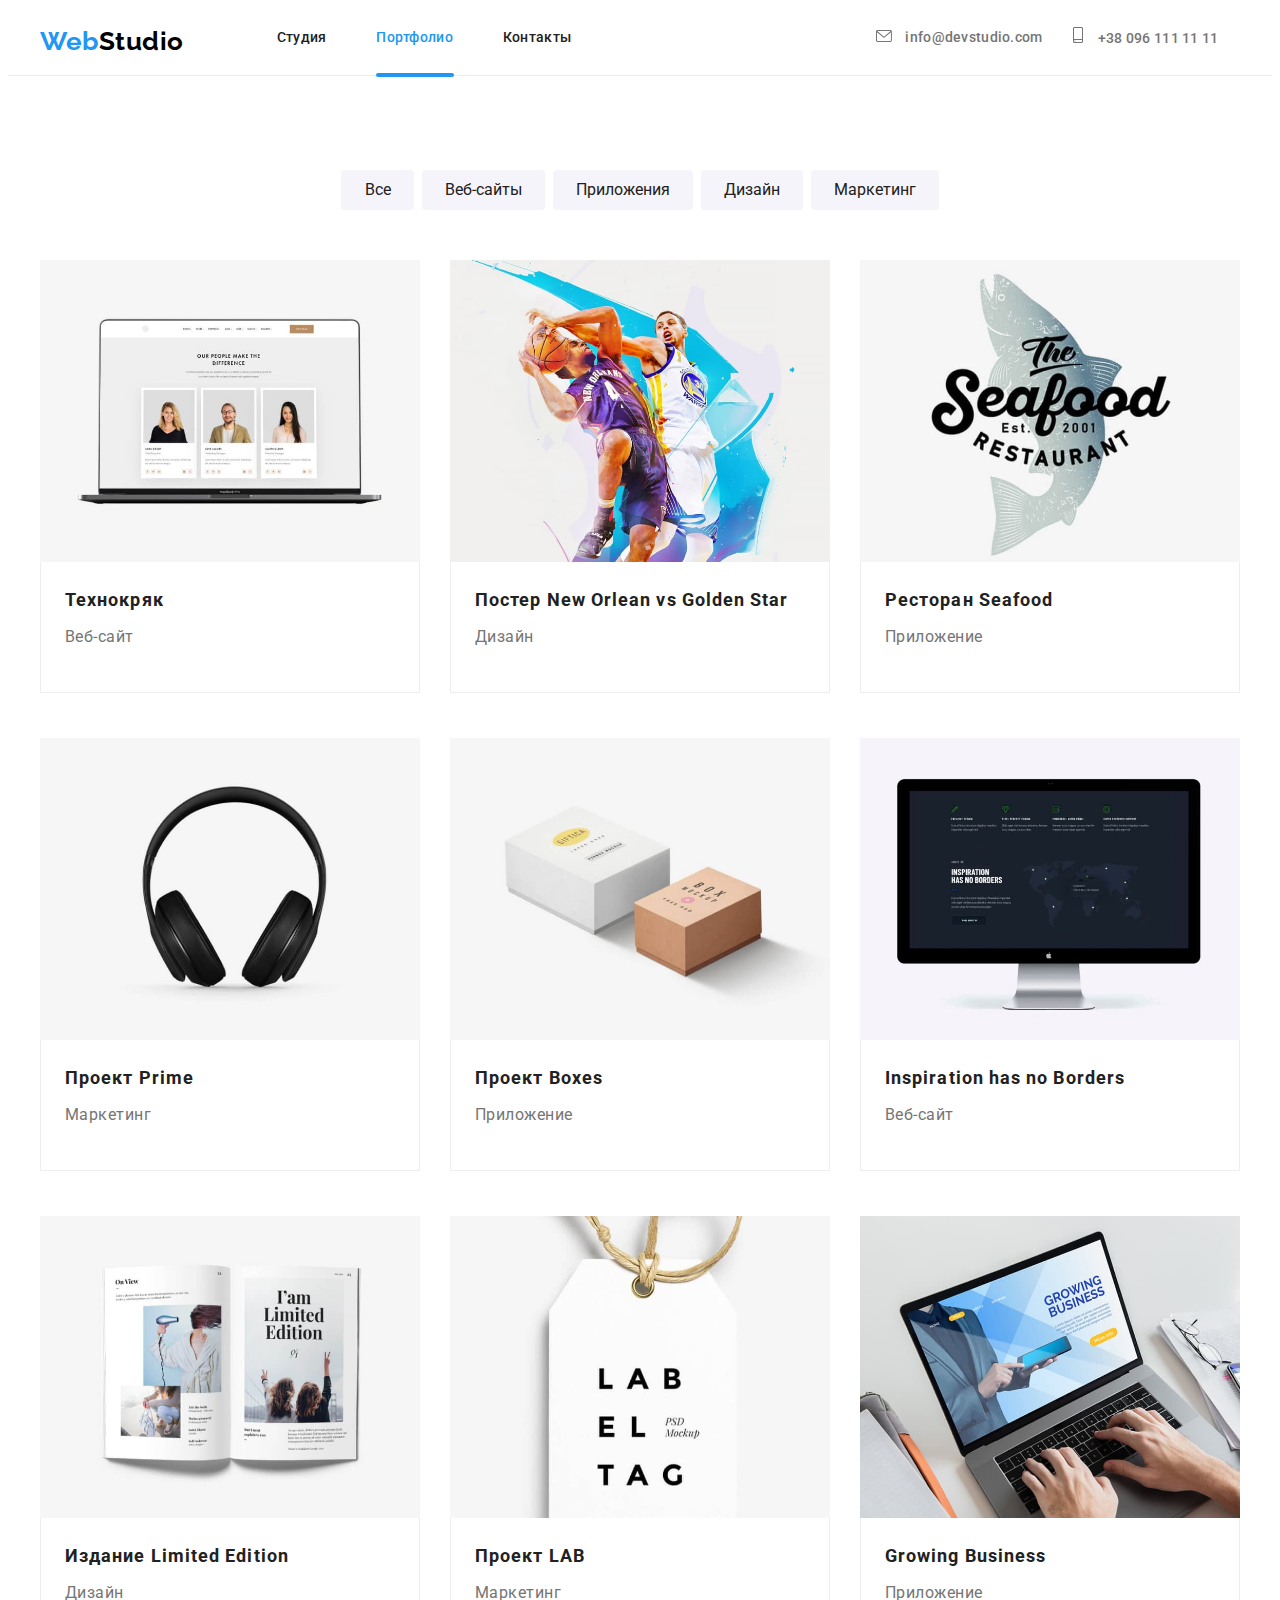
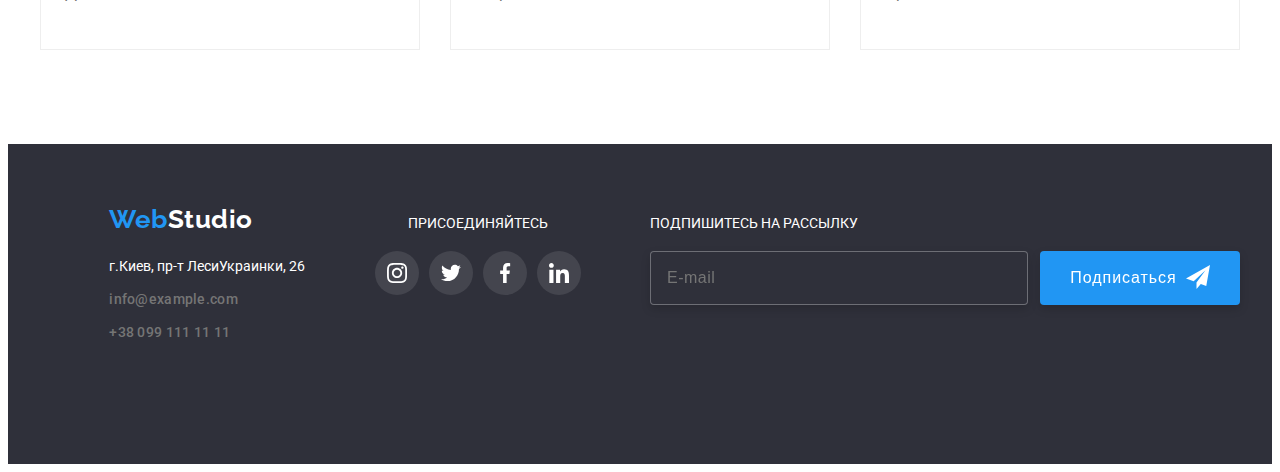
==== portfolio.html @ 6be07923 "Добавляет стили" ====
<!DOCTYPE html>
<html lang="ru">

<head>
    <meta charset="UTF-8">
    <meta http-equiv="X-UA-Compatible" content="IE=edge">
    <meta name="viewport" content="width=device-width, initial-scale=1.0">
    <title>Document</title>
    <link rel="preconnect" href="https://fonts.googleapis.com">
    <link rel="preconnect" href="https://fonts.gstatic.com" crossorigin>
    <link
        href="https://fonts.googleapis.com/css2?family=Raleway:wght@700&family=Roboto:wght@400;500;700;900&display=swap"
        rel="stylesheet">
    <link rel="stylesheet" href="https://cdnjs.cloudflare.com/ajax/libs/modern-normalize/1.1.0/modern-normalize.min.css"
        integrity="sha512-wpPYUAdjBVSE4KJnH1VR1HeZfpl1ub8YT/NKx4PuQ5NmX2tKuGu6U/JRp5y+Y8XG2tV+wKQpNHVUX03MfMFn9Q=="
        crossorigin="anonymous" referrerpolicy="no-referrer" />
    <link rel="stylesheet" href="./css/main.min.css" />
</head>

<body>
    <!-- Шапка сайта -->
    <header class="page-header">
        <div class="container basic-nav">
            <a href="/" class="basic-nav__logo"><span class="basic-nav__logo--blue">Web</span>Studio</a>
            <button type="button" class="menu-button is-open" aria-expanded="false" aria-controls="menu-container"
                data-menu-button>
                <svg width="24" height="16" aria-label="Переключатель мобильного меню">
                    <use class="icon-menu" href="./images/icons.svg#icon-menu"></use>
                    <use class="navigation-close" href="./images/icons.svg#navigation-close"></use>

                </svg>
            </button>
            <div class="menu-container" id="menu-container" data-menu>
            <nav>
                <ul class="site-nav">
                    <li class="site-nav__item"><a href="./index.html" class="site-nav__link">Студия</a></li>
                    <li class="site-nav__item"><a href="./portfolio.html" class="site-nav__link site-nav__link--current site-nav__link--second">Портфолио</a></li>
                    <li class="site-nav__item"><a href="/Контакты" class="site-nav__link">Контакты</a></li>
                </ul>
            </nav>
            <ul class="header-contact">
                <li class="header-contact__item"><a href="mailto:info@devstudio.com" class="header-contact__link">
                        <svg class="header-contact__icon" width="16" height="12">
                            <use href="./images/icons.svg#icon-envelope"></use>
                        </svg>
                        <span>info@devstudio.com</span></a></li>
                <li class="header-contact__item"><a href="tel:+380961111111" class="header-contact__link">
                        <svg class="header-contact__icon" width="12" height="16">
                            <use href="./images/icons.svg#icon-smartphone"></use>
                        </svg>
                        <span>+38 096 111 11 11</span></a></li>
            </ul>
            <ul class="mobile-list">
                <li class="mobile-list__item">
                    <a href="#" aria-label="instagram" class="mobile-list__link">Instagram</a>
                </li>
                <li class="mobile-list__item">
                    <a href="#" aria-label="instagram" class="mobile-list__link">Twitter</a>
                </li>
                <li class="mobile-list__item">
                    <a href="#" aria-label="instagram" class="mobile-list__link">Facebook</a>
                </li>
                <li class="mobile-list__item">
                    <a href="#" aria-label="instagram" class="mobile-list__link">Linkedin</a>
                </li>
            </ul>
            </div>
        </div>
    </header>
    <main>
        <!-- Кнопкы -->
        <section class="section">
            <div class="container">
                <h1 class="hide">Проекты</h1>
                <ul class="filters">
                    <li class="filters__item"> <button type="button" class="filters__button">Все</button></li>
                    <li class="filters__item"> <button type="button" class="filters__button">Веб-сайты</button></li>
                    <li class="filters__item"> <button type="button" class="filters__button">Приложения</button></li>
                    <li class="filters__item"> <button type="button" class="filters__button">Дизайн</button></li>
                    <li class="filters__item"> <button type="button" class="filters__button">Маркетинг</button></li>
                </ul>
                <!-- Проекты -->
                <ul class="projects">
                    <li class="projects__item">
                        <div class="projects__thumb">
                            <img srcset="
                        ./images/img11.jpg 270w,
                        ./images/img11r.jpg 540w"
                            src="./images/img11.jpg" alt="Ноутбук" sizes="100vw" />
                            <div class="projects__overlay">
                                <p class="projects__content">Технокряк это современная площадка распространения
                                    коронавируса. Компании используют эту платформу для цифрового шпионажа и атак на
                                    защищённые сервера конкурентов.</p>
                            </div>
                        </div>
                        <div class="projects__caption">
                            <h2 class="projects__title">Технокряк</h2>
                            <p class="projects__description">Веб-сайт</p>
                        </div>
                    </li>
                    <li class="projects__item">
                        <div class="projects__thumb">
                            <img srcset="
                            ./images/img21.jpg 270w,
                            ./images/img21r.jpg 540w"
                            src="./images/img21.jpg" alt="Баскетболисты" sizes="100vw" />
                            <div class="projects__overlay">
                                <p class="projects__content">Технокряк это современная площадка распространения
                                    коронавируса. Компании используют эту платформу для цифрового шпионажа и атак на
                                    защищённые сервера конкурентов.</p>
                            </div>
                        </div>
                        <div class="projects__caption">
                            <h2 class="projects__title">Постер New Orlean vs Golden Star</h2>
                            <p class="projects__description">Дизайн</p>
                        </div>
                    </li>
                    <li class="projects__item">
                        <div class="projects__thumb">
                            <img srcset="
                            ./images/img31.jpg 270w,
                            ./images/img31r.jpg 540w"
                            src="./images/img31.jpg" alt="Логотип ресторана" sizes="100vw" />
                            <div class="projects__overlay">
                                <p class="projects__content">Технокряк это современная площадка распространения
                                    коронавируса. Компании используют эту платформу для цифрового шпионажа и атак на
                                    защищённые сервера конкурентов.</p>
                            </div>
                        </div>
                        <div class="projects__caption">
                            <h2 class="projects__title">Ресторан Seafood</h2>
                            <p class="projects__description">Приложение</p>
                        </div>
                    </li>
                    <li class="projects__item">
                        <div class="projects__thumb">
                            <img srcset="
                            ./images/img41.jpg 270w,
                            ./images/img41r.jpg 540w"
                            src="./images/img41.jpg" alt="Наушники" sizes="100vw" />
                            <div class="projects__overlay">
                                <p class="projects__content">Технокряк это современная площадка распространения
                                    коронавируса. Компании используют эту платформу для цифрового шпионажа и атак на
                                    защищённые сервера конкурентов.</p>
                            </div>
                        </div>
                        <div class="projects__caption">
                            <h2 class="projects__title">Проект Prime</h2>
                            <p class="projects__description">Маркетинг</p>
                        </div>
                    </li>
                    <li class="projects__item">
                        <div class="projects__thumb">
                            <img srcset="
                            ./images/img51.jpg 270w,
                            ./images/img51r.jpg 540w"
                            src="./images/img51.jpg" alt="Коробки" sizes="100vw" />
                            <div class="projects__overlay">
                                <p class="projects__content">Технокряк это современная площадка распространения
                                    коронавируса. Компании используют эту платформу для цифрового шпионажа и атак на
                                    защищённые сервера конкурентов.</p>
                            </div>
                        </div>
                        <div class="projects__caption">
                            <h2 class="projects__title">Проект Boxes</h2>
                            <p class="projects__description">Приложение</p>
                        </div>
                    </li>
                    <li class="projects__item">
                        <div class="projects__thumb">
                            <img srcset="
                            ./images/img61.jpg 270w,
                            ./images/img61r.jpg 540w"
                            src="./images/img61.jpg" alt="Монитор" sizes="100vw" />
                            <div class="projects__overlay">
                                <p class="projects__content">Технокряк это современная площадка распространения
                                    коронавируса. Компании используют эту платформу для цифрового шпионажа и атак на
                                    защищённые сервера конкурентов.</p>
                            </div>
                        </div>
                        <div class="projects__caption">
                            <h2 class="projects__title">Inspiration has no Borders</h2>
                            <p class="projects__description">Веб-сайт</p>
                        </div>
                    </li>
                    <li class="projects__item">
                        <div class="projects__thumb">
                            <img srcset="
                        ./images/img71.jpg 270w,
                        ./images/img71r.jpg 540w"
                            src="./images/img71.jpg" alt="Журнал" sizes="100vw" />
                            <div class="projects__overlay">
                                <p class="projects__content">Технокряк это современная площадка распространения
                                    коронавируса. Компании используют эту платформу для цифрового шпионажа и атак на
                                    защищённые сервера конкурентов.</p>
                            </div>
                        </div>
                        <div class="projects__caption">
                            <h2 class="projects__title">Издание Limited Edition</h2>
                            <p class="projects__description">Дизайн</p>
                        </div>
                    </li>
                    <li class="projects__item">
                        <div class="projects__thumb">
                            <img srcset="
                        ./images/img81.jpg 270w,
                        ./images/img81r.jpg 540w"
                            src="./images/img81.jpg" alt="Лейбл" sizes="100vw" />
                            <div class="projects__overlay">
                                <p class="projects__content">Технокряк это современная площадка распространения
                                    коронавируса. Компании используют эту платформу для цифрового шпионажа и атак на
                                    защищённые сервера конкурентов.</p>
                            </div>
                        </div>
                        <div class="projects__caption">
                            <h2 class="projects__title">Проект LAB</h2>
                            <p class="projects__description">Маркетинг</p>
                        </div>
                    </li>
                    <li class="projects__item">
                        <div class="projects__thumb"> 
                            <img srcset="
                            ./images/img91.jpg 270w,
                            ./images/img91r.jpg 540w"
                            src="./images/img91.jpg" alt="Компьютер" sizes="100vw" />
                            <div class="projects__overlay">
                                <p class="projects__content">Технокряк это современная площадка распространения
                                    коронавируса. Компании используют эту платформу для цифрового шпионажа и атак на
                                    защищённые сервера конкурентов.</p>
                            </div>
                        </div>
                        <div class="projects__caption">
                            <h2 class="projects__title">Growing Business</h2>
                            <p class="projects__description">Приложение</p>
                        </div>
                    </li>
                </ul>
            </div>
        </section>

    </main>
    <footer class="footer section">
        <div class="container">
            <ul class="footer-content">
                <li class="address-footer">
                    <a href="/" class="address-footer__logo"><span class="address-footer__logo--blue">Web</span><span
                            class="address-footer__logo--white">Studio</span></a>
                    <address>
                        <ul class="footer-contact">
                            <li class="footer-contact__item"><a
                                    href="https://www.google.com.ua/maps/place/%D0%B1%D1%83%D0%BB.+%D0%9B%D0%B5%D1%81%D0%B8+%D0%A3%D0%BA%D1%80%D0%B0%D0%B8%D0%BD%D0%BA%D0%B8,+26,+%D0%9A%D0%B8%D0%B5%D0%B2,+02000/@50.4265841,30.5361971,17z/data=!3m1!4b1!4m5!3m4!1s0x40d4cf0e033ecbe9:0x57a4dffefec77da0!8m2!3d50.4265807!4d30.5383858?hl=ru"
                                    class="footer-contact__address-link">г.Киев, пр-т ЛесиУкраинки, 26</a></li>
                            <li class="footer-contact__item"><a href="mailto:info@example.com" class="footer-contact__link">info@example.com</a>
                            </li>
                            <li class="footer-contact__item"><a href="tel:+380991111111" class="footer-contact__link">+38 099 111 11 11</a></li>
                        </ul>
                    </address>
                </li>
                <li class="join">
                    <p class="join__title">присоединяйтесь</p>
                    <ul class="social-footer">
                        <li class="social-footer__item"><a href="#" aria-label="instagram" class="social-footer__link">
                                <svg class="social-footer__icon" width="20" height="20">
                                    <use href="./images/icons.svg#icon-instagram"></use>
                                </svg>
                            </a>
                        </li>
                        <li class="social-footer__item"><a href="#" aria-label="twitter" class="social-footer__link">
                                <svg class="social-footer__icon" width="20" height="20">
                                    <use href="./images/icons.svg#icon-twitter"></use>
                                </svg>
                            </a></li>
                        <li class="social-footer__item"><a href="#" aria-label="facebook" class="social-footer__link">
                                <svg class="social-footer__icon" width="20" height="20">
                                    <use href="./images/icons.svg#icon-facebook"></use>
                                </svg>
                            </a></li>
                        <li class="social-footer__item"><a href="#" aria-label="linkedin" class="social-footer__link">
                                <svg class="social-footer__icon" width="20" height="20">
                                    <use href="./images/icons.svg#icon-linkedin"></use>
                                </svg>
                            </a></li>
                    </ul>
                </li>
                <li class="sign-up">
                    <p class="sign-up__title">Подпишитесь на рассылку</p>
                    <form class="form-sign-up">
                        <label>
                            <input class="form-sign-up__input" type="email" placeholder="E-mail"/>
                        </label>
                            <button type="submit" class="form-sign-up__button">Подписаться
                                <svg class="form-sign-up__icon" width="24" height="24">
                                    <use href="./images/icons.svg#icon-send"></use>
                                </svg>
                            </button>
                    </form>
                </li>
            </ul>
        </div>
    </footer>
    <script src="./js/menu.js"></script>
    <script src="./js/modal.js"></script>

    
</body>

</html>
---- css/main.min.css ----
.footer-contact__link{color:#757575;font-size:14px;font-weight:500;line-height:1.2;letter-spacing:0.02em;text-decoration:none;display:-webkit-inline-box;display:-ms-inline-flexbox;display:inline-flex;-webkit-box-align:center;-ms-flex-align:center;align-items:center;-webkit-transition:color 250ms cubic-bezier(0.4, 0, 0.2, 1);transition:color 250ms cubic-bezier(0.4, 0, 0.2, 1)}.sign-up__title,.join__title{font-size:14px;line-height:1.1;text-transform:uppercase;color:#fff;margin-bottom:20px}.basic-nav__logo,.address-footer__logo{color:#000;font-family:"Raleway",sans-serif;font-size:26px;font-weight:700;line-height:1.2;letter-spacing:0.02em;text-decoration:none}.work__title,.team-work__title,.customers__title{color:#212121;font-size:36px;font-weight:700;line-height:1.2;letter-spacing:0.03em;text-align:center;margin-bottom:50px}.social-list__network,.social-footer__link{width:44px;height:44px;border-radius:50%;-webkit-transition:background-color 250ms cubic-bezier(0.4, 0, 0.2, 1);transition:background-color 250ms cubic-bezier(0.4, 0, 0.2, 1)}.hero__button,.form-sign-up__button,.modal__button{min-height:50px;min-width:200px;letter-spacing:0.06em;font-size:16px;line-height:1.9;color:#fff;border:1px solid transparent;border-radius:4px;-webkit-filter:drop-shadow(0px 4px 4px rgba(0,0,0,0.15));filter:drop-shadow(0px 4px 4px rgba(0,0,0,0.15));background-color:#2196F3;cursor:pointer;-webkit-transition:background-color 250ms cubic-bezier(0.4, 0, 0.2, 1),color 250ms cubic-bezier(0.4, 0, 0.2, 1),-webkit-box-shadow 250ms cubic-bezier(0.4, 0, 0.2, 1);transition:background-color 250ms cubic-bezier(0.4, 0, 0.2, 1),color 250ms cubic-bezier(0.4, 0, 0.2, 1),-webkit-box-shadow 250ms cubic-bezier(0.4, 0, 0.2, 1);transition:background-color 250ms cubic-bezier(0.4, 0, 0.2, 1),color 250ms cubic-bezier(0.4, 0, 0.2, 1),box-shadow 250ms cubic-bezier(0.4, 0, 0.2, 1);transition:background-color 250ms cubic-bezier(0.4, 0, 0.2, 1),color 250ms cubic-bezier(0.4, 0, 0.2, 1),box-shadow 250ms cubic-bezier(0.4, 0, 0.2, 1),-webkit-box-shadow 250ms cubic-bezier(0.4, 0, 0.2, 1)}.hero__button:hover,.hero__button:focus,.form-sign-up__button:hover,.form-sign-up__button:focus,.modal__button:hover,.modal__button:focus{background-color:#fff;color:#2196F3}body{background-color:#fff;color:#757575;font-family:"Roboto","Helvetica",sans-serif}body.modal-open{overflow:hidden}h1,h2,h3,p,ul{margin:0;padding:0;list-style:none}img{display:block;max-width:100%;height:auto}.hide{visibility:hidden;font-size:0}.container{margin:0 auto;width:1200px;padding:0 15px}@media screen and (min-width: 480px){.container{width:480px}}@media screen and (min-width: 768px){.container{width:768px}}@media screen and (min-width: 1200px){.container{width:1200px}}.section{padding:94px 0}.page-header{position:relative;border-bottom:1px solid #ECECEC}@media screen and (max-width: 767px){.basic-nav{display:-webkit-box;display:-ms-flexbox;display:flex;-webkit-box-pack:justify;-ms-flex-pack:justify;justify-content:space-between;-webkit-box-align:baseline;-ms-flex-align:baseline;align-items:baseline;padding:24px 0}}@media screen and (min-width: 768px){.basic-nav{display:-webkit-box;display:-ms-flexbox;display:flex;-webkit-box-pack:start;-ms-flex-pack:start;justify-content:flex-start;-webkit-box-align:center;-ms-flex-align:center;align-items:center;padding:24px 0}}@media screen and (min-width: 1200px){.basic-nav{padding:18px 0}}@media screen and (max-width: 767px){.site-nav{margin-bottom:302px}.site-nav__item{margin-bottom:32px}.site-nav__link{color:#212121;font-size:40px;font-weight:500;line-height:1.2;letter-spacing:0.02em;text-decoration:none;font-weight:500;position:relative;-webkit-transition:color 250ms cubic-bezier(0.4, 0, 0.2, 1);transition:color 250ms cubic-bezier(0.4, 0, 0.2, 1)}.site-nav__link:hover,.site-nav__link:focus{color:#2196F3}}@media screen and (min-width: 768px){.site-nav{display:-webkit-box;display:-ms-flexbox;display:flex;-webkit-box-pack:start;-ms-flex-pack:start;justify-content:flex-start;-webkit-box-align:stretch;-ms-flex-align:stretch;align-items:stretch;margin-left:93px;margin-right:305px}.site-nav__item:not(:last-child){margin-right:50px}.site-nav__link{color:#212121;font-size:14px;font-weight:500;line-height:1.2;letter-spacing:0.02em;text-decoration:none;position:relative;padding-bottom:32px;-webkit-transition:color 250ms cubic-bezier(0.4, 0, 0.2, 1);transition:color 250ms cubic-bezier(0.4, 0, 0.2, 1)}.site-nav__link:hover,.site-nav__link:focus{color:#2196F3}.site-nav__link--first::after{width:48px}.site-nav__link--second::after{width:78px}.site-nav__link--current{color:#2196F3}.site-nav__link--current::after{content:"";position:absolute;bottom:0;left:0;height:4px;background:#2196F3;border-radius:2px;opacity:1}}.hero{padding:200px 0;text-align:center;background-color:#2F303A;display:block;max-width:1600px;background-image:-webkit-gradient(linear, left top, right top, from(rgba(47,48,58,0.4)), to(rgba(47,48,58,0.4))),url("../images/mobile.jpg");background-image:linear-gradient(to right, rgba(47,48,58,0.4), rgba(47,48,58,0.4)),url("../images/mobile.jpg");background-repeat:no-repeat;background-position:center;background-size:cover}@media screen and (min-device-pixel-ratio: 2), screen and (-webkit-min-device-pixel-ratio: 2), screen and (min-resolution: 192dpi), screen and (min-resolution: 2dppx){.hero{background-image:-webkit-gradient(linear, left top, right top, from(rgba(47,48,58,0.4)), to(rgba(47,48,58,0.4))),url("../images/mobile2x.jpg");background-image:linear-gradient(to right, rgba(47,48,58,0.4), rgba(47,48,58,0.4)),url("../images/mobile2x.jpg")}}@media screen and (min-width: 481px){.hero{background-image:-webkit-gradient(linear, left top, right top, from(rgba(47,48,58,0.4)), to(rgba(47,48,58,0.4))),url("../images/tablet.jpg");background-image:linear-gradient(to right, rgba(47,48,58,0.4), rgba(47,48,58,0.4)),url("../images/tablet.jpg")}}@media screen and (min-width: 481px) and (min-device-pixel-ratio: 2), screen and (min-width: 481px) and (-webkit-min-device-pixel-ratio: 2), screen and (min-width: 481px) and (min-resolution: 192dpi), screen and (min-width: 481px) and (min-resolution: 2dppx){.hero{background-image:-webkit-gradient(linear, left top, right top, from(rgba(47,48,58,0.4)), to(rgba(47,48,58,0.4))),url("../images/tablet2x.jpg");background-image:linear-gradient(to right, rgba(47,48,58,0.4), rgba(47,48,58,0.4)),url("../images/tablet2x.jpg")}}@media screen and (min-width: 769px){.hero{background-image:-webkit-gradient(linear, left top, right top, from(rgba(47,48,58,0.4)), to(rgba(47,48,58,0.4))),url("../images/img.fon.jpg");background-image:linear-gradient(to right, rgba(47,48,58,0.4), rgba(47,48,58,0.4)),url("../images/img.fon.jpg")}}@media screen and (min-width: 769px) and (min-device-pixel-ratio: 2), screen and (min-width: 769px) and (-webkit-min-device-pixel-ratio: 2), screen and (min-width: 769px) and (min-resolution: 192dpi), screen and (min-width: 769px) and (min-resolution: 2dppx){.hero{background-image:-webkit-gradient(linear, left top, right top, from(rgba(47,48,58,0.4)), to(rgba(47,48,58,0.4))),url("../images/img.fon2x.jpg");background-image:linear-gradient(to right, rgba(47,48,58,0.4), rgba(47,48,58,0.4)),url("../images/img.fon2x.jpg")}}.hero__title{color:#fff;font-size:44px;font-weight:900;line-height:1.4;letter-spacing:0.06em;max-width:696px;margin:auto;margin-bottom:30px}.hero__button{display:inline-block;padding:10px 32px;text-align:center}.advantages{padding-bottom:47px}@media screen and (max-width: 1199px){.advantages{padding-bottom:60px}}@media screen and (min-width: 768px){.advantage{display:-webkit-box;display:-ms-flexbox;display:flex;-webkit-box-pack:start;-ms-flex-pack:start;justify-content:flex-start;-webkit-box-align:stretch;-ms-flex-align:stretch;align-items:stretch;-ms-flex-wrap:wrap;flex-wrap:wrap;margin:-15px}}@media screen and (min-width: 1200px){.advantage{display:-webkit-box;display:-ms-flexbox;display:flex;-webkit-box-pack:justify;-ms-flex-pack:justify;justify-content:space-between;-webkit-box-align:stretch;-ms-flex-align:stretch;align-items:stretch;-ms-flex-wrap:nowrap;flex-wrap:nowrap}}@media screen and (min-width: 768px){.advantage__item{width:calc((100% - 4 * 15px) / 2);margin:15px}}@media screen and (min-width: 1200px){.advantage__item{width:calc((100% - 8 * 15px) / 4)}}@media screen and (max-width: 767px){.advantage__item:not(:last-child){margin-bottom:30px}}.advantage__title{color:#212121;font-size:14px;font-weight:700;line-height:1.2;letter-spacing:0.03em;text-transform:uppercase;margin-bottom:10px;text-align:center}@media screen and (min-width: 768px){.advantage__title{text-align:left}}.advantage__description{font-size:14px;line-height:1.7;letter-spacing:0.03em;text-align:left}.advantage__icon{display:-webkit-box;display:-ms-flexbox;display:flex;-webkit-box-pack:center;-ms-flex-pack:center;justify-content:center;-webkit-box-align:stretch;-ms-flex-align:stretch;align-items:stretch;background-color:#F5F4FA;margin-bottom:30px;padding:25px 0}.work{padding-top:47px}@media screen and (max-width: 1199px){.work{display:none}}.work-list{display:-webkit-box;display:-ms-flexbox;display:flex;-webkit-box-pack:justify;-ms-flex-pack:justify;justify-content:space-between;-webkit-box-align:stretch;-ms-flex-align:stretch;align-items:stretch}.work-list__item{display:-webkit-box;display:-ms-flexbox;display:flex;-webkit-box-pack:start;-ms-flex-pack:start;justify-content:flex-start;-webkit-box-align:stretch;-ms-flex-align:stretch;align-items:stretch;position:relative}.work-list__box{position:absolute;display:-webkit-box;display:-ms-flexbox;display:flex;-webkit-box-pack:center;-ms-flex-pack:center;justify-content:center;-webkit-box-align:center;-ms-flex-align:center;align-items:center;bottom:0;width:370px;height:70px;background:rgba(47,48,58,0.8)}.work-list__title{font-weight:bold;font-size:14px;line-height:16px;text-align:center;letter-spacing:0.03em;text-transform:uppercase;color:#fff}.team-work{padding-top:0;background-color:var(--primary-background-color);padding-bottom:47px}@media screen and (max-width: 1199px){.team-work{padding-bottom:60px}}.team{margin:-15px}@media screen and (min-width: 768px){.team{display:-webkit-box;display:-ms-flexbox;display:flex;-webkit-box-pack:start;-ms-flex-pack:start;justify-content:flex-start;-webkit-box-align:stretch;-ms-flex-align:stretch;align-items:stretch;-ms-flex-wrap:wrap;flex-wrap:wrap}}@media screen and (min-width: 1200px){.team{display:-webkit-box;display:-ms-flexbox;display:flex;-webkit-box-pack:justify;-ms-flex-pack:justify;justify-content:space-between;-webkit-box-align:stretch;-ms-flex-align:stretch;align-items:stretch;-ms-flex-wrap:nowrap;flex-wrap:nowrap}}.team__item{background-color:var(--primary-white-color);border-radius:0px 0px 4px 4px;-webkit-box-shadow:0px 1px 3px rgba(0,0,0,0.12),0px 1px 1px rgba(0,0,0,0.14),0px 2px 1px rgba(0,0,0,0.2);box-shadow:0px 1px 3px rgba(0,0,0,0.12),0px 1px 1px rgba(0,0,0,0.14),0px 2px 1px rgba(0,0,0,0.2)}@media screen and (min-width: 768px){.team__item{width:calc((100% - 4 * 15px) / 2);margin:15px}}.team-members{text-align:center;margin-top:30px;margin-bottom:30px}.team-members__name{color:#212121;font-size:16px;font-weight:500;line-height:1.2;letter-spacing:0.03em;margin-bottom:10px}.team-members__profession{font-size:16px;line-height:1.2;letter-spacing:0.03em;margin-bottom:16px}.customers{padding-top:47px}.customers-list{display:-webkit-box;display:-ms-flexbox;display:flex;-webkit-box-pack:center;-ms-flex-pack:center;justify-content:center;-webkit-box-align:center;-ms-flex-align:center;align-items:center;-ms-flex-wrap:wrap;flex-wrap:wrap}@media screen and (min-width: 768px){.customers-list{display:-webkit-box;display:-ms-flexbox;display:flex;-webkit-box-pack:center;-ms-flex-pack:center;justify-content:center;-webkit-box-align:center;-ms-flex-align:center;align-items:center;-ms-flex-wrap:wrap;flex-wrap:wrap}}@media screen and (min-width: 1200px){.customers-list{display:-webkit-box;display:-ms-flexbox;display:flex;-webkit-box-pack:justify;-ms-flex-pack:justify;justify-content:space-between;-webkit-box-align:stretch;-ms-flex-align:stretch;align-items:stretch;margin:-15px}}.customers-list__link:hover .customers-list__icon,.customers-list__link:focus .customers-list__icon{fill:#2196F3}.customers-list__item{width:calc((100% - 4 * 15px) / 2);margin-bottom:30px}@media screen and (min-width: 768px){.customers-list__item{width:calc((100% - 6 * 15px) / 3)}}@media screen and (min-width: 1200px){.customers-list__item{width:calc((100% - 12 * 15px) / 6)}}.customers-list__link{display:-webkit-box;display:-ms-flexbox;display:flex;-webkit-box-pack:center;-ms-flex-pack:center;justify-content:center;-webkit-box-align:center;-ms-flex-align:center;align-items:center;width:170px;height:92px;padding:16px 32px;border:1px solid #AFB1B8;border-radius:4px;-webkit-transition:border 250ms cubic-bezier(0.4, 0, 0.2, 1);transition:border 250ms cubic-bezier(0.4, 0, 0.2, 1)}.customers-list__link:hover,.customers-list__link:focus{border:1px solid #2196F3}.customers-list__icon{fill:#AFB1B8;-webkit-transition:fill 250ms cubic-bezier(0.4, 0, 0.2, 1);transition:fill 250ms cubic-bezier(0.4, 0, 0.2, 1)}@media screen and (min-width: 768px){.projects{display:-webkit-box;display:-ms-flexbox;display:flex;-webkit-box-pack:start;-ms-flex-pack:start;justify-content:flex-start;-webkit-box-align:stretch;-ms-flex-align:stretch;align-items:stretch;-ms-flex-wrap:wrap;flex-wrap:wrap;margin:-15px}}.projects__item{display:-webkit-box;display:-ms-flexbox;display:flex;-webkit-box-orient:vertical;-webkit-box-direction:normal;-ms-flex-direction:column;flex-direction:column;cursor:pointer;-webkit-transition:-webkit-box-shadow 250ms cubic-bezier(0.4, 0, 0.2, 1);transition:-webkit-box-shadow 250ms cubic-bezier(0.4, 0, 0.2, 1);transition:box-shadow 250ms cubic-bezier(0.4, 0, 0.2, 1);transition:box-shadow 250ms cubic-bezier(0.4, 0, 0.2, 1), -webkit-box-shadow 250ms cubic-bezier(0.4, 0, 0.2, 1)}@media screen and (max-width: 768px){.projects__item:not(:last-child){margin-bottom:30px}}@media screen and (min-width: 768px){.projects__item{width:calc((100% - 4 * 15px) / 2);margin:15px}}.projects__item:hover,.projects__item:focus{-webkit-box-shadow:0px 1px 1px rgba(0,0,0,0.12),0px 4px 4px rgba(0,0,0,0.06),1px 4px 6px rgba(0,0,0,0.16);box-shadow:0px 1px 1px rgba(0,0,0,0.12),0px 4px 4px rgba(0,0,0,0.06),1px 4px 6px rgba(0,0,0,0.16)}@media screen and (min-width: 1200px){.projects__item{width:calc((100% - 6 * 15px) / 3);margin:15px}.projects__item:not(:nth-last-child(-n+3)){margin-bottom:30px}}.projects__thumb{position:relative;overflow:hidden}.projects__overlay{display:inline-block;position:absolute;padding:63px 24px;top:0;left:0;width:100%;height:100%;-webkit-transform:translateY(100%);transform:translateY(100%);background-color:rgba(33,150,243,0.9);opacity:0;-webkit-transition:all 250ms cubic-bezier(0.4, 0, 0.2, 1);transition:all 250ms cubic-bezier(0.4, 0, 0.2, 1)}.projects__item:hover .projects__overlay{-webkit-transform:translateY(0);transform:translateY(0);opacity:1}.projects__content{font-size:18px;line-height:1.5;letter-spacing:0.03em;text-align:left;color:#fff}.projects__caption{padding:20px 24px;border:1px solid #eee;border-top:none;-webkit-box-flex:1;-ms-flex-positive:1;flex-grow:1}.projects__title{color:#212121;font-size:18px;font-weight:700;line-height:2;letter-spacing:0.06em;margin-bottom:4px}.projects__description{font-size:16px;line-height:1.9;letter-spacing:0.03em;margin-bottom:20px}.footer{background-color:#2F303A;padding-top:60px;padding-bottom:60px}@media screen and (min-width: 768px){.footer-content{display:-webkit-box;display:-ms-flexbox;display:flex;-webkit-box-pack:start;-ms-flex-pack:start;justify-content:flex-start;-webkit-box-align:baseline;-ms-flex-align:baseline;align-items:baseline;-ms-flex-wrap:wrap;flex-wrap:wrap}}@media screen and (min-width: 1200px){.footer-content{display:-webkit-box;display:-ms-flexbox;display:flex;-webkit-box-pack:start;-ms-flex-pack:start;justify-content:flex-start;-webkit-box-align:baseline;-ms-flex-align:baseline;align-items:baseline}}.address-footer{margin-left:auto;margin-right:auto;margin-bottom:60px;text-align:center}@media screen and (min-width: 768px){.address-footer{text-align:left}}@media screen and (max-width: 1199px){.address-footer{margin-left:0}}.footer-contact{font-size:14px;line-height:1.7;font-style:normal}.footer-contact__item{margin-bottom:9px;display:block}.footer-contact__item:last-child{margin-bottom:0}.footer-contact__address-link{color:#fff;text-decoration:none;-webkit-transition:color 250ms cubic-bezier(0.4, 0, 0.2, 1);transition:color 250ms cubic-bezier(0.4, 0, 0.2, 1)}.footer-contact__address-link:hover,.footer-contact__address-link:focus{color:#2196F3}.footer-contact__link:hover,.footer-contact__link:focus{color:#2196F3}.backdrop{position:fixed;top:0;left:0;width:100%;height:100%;background-color:rgba(0,0,0,0.2);opacity:1;-webkit-transition:opacity 250ms cubic-bezier(0.4, 0, 0.2, 1);transition:opacity 250ms cubic-bezier(0.4, 0, 0.2, 1);overflow-y:scroll;padding:94px 15px}.backdrop.is-hidden{visibility:visible;opacity:0;pointer-events:none}.backdrop.is-hidden .modal{-webkit-transform:translate(-50%, -50%) scale(0.5);transform:translate(-50%, -50%) scale(0.5)}.modal{position:absolute;top:50%;left:50%;-webkit-transform:translate(-50%, -50%) scale(1);transform:translate(-50%, -50%) scale(1);background-color:#fff;-webkit-box-shadow:0px 1px 3px rgba(0,0,0,0.12),0px 1px 1px rgba(0,0,0,0.14),0px 2px 1px rgba(0,0,0,0.2);box-shadow:0px 1px 3px rgba(0,0,0,0.12),0px 1px 1px rgba(0,0,0,0.14),0px 2px 1px rgba(0,0,0,0.2);border-radius:4px;padding:40px;-webkit-transition:-webkit-transform 250ms cubic-bezier(0.4, 0, 0.2, 1);transition:-webkit-transform 250ms cubic-bezier(0.4, 0, 0.2, 1);transition:transform 250ms cubic-bezier(0.4, 0, 0.2, 1);transition:transform 250ms cubic-bezier(0.4, 0, 0.2, 1), -webkit-transform 250ms cubic-bezier(0.4, 0, 0.2, 1)}@media screen and (min-width: 768px){.modal{max-width:450px;width:100%}}@media screen and (min-width: 1200px){.modal{max-width:528px;width:100%}}.modal__title{font-size:20px;font-weight:700;line-height:1.1;letter-spacing:0.03em;color:#000;margin-bottom:12px}.modal__close-button{position:absolute;display:-webkit-box;display:-ms-flexbox;display:flex;-webkit-box-pack:center;-ms-flex-pack:center;justify-content:center;-webkit-box-align:center;-ms-flex-align:center;align-items:center;padding:0;cursor:pointer;width:30px;height:30px;top:8px;right:8px;background-color:#fff;border:1px solid rgba(0,0,0,0.1);border-radius:50px}.modal__close-button:hover .modal__icon,.modal__close-button:hover .modal__icon{fill:#2196F3}.modal__icon{-webkit-transition:fill 250ms cubic-bezier(0.4, 0, 0.2, 1);transition:fill 250ms cubic-bezier(0.4, 0, 0.2, 1)}.header-contact__link{color:#757575;font-size:24px;font-weight:500;line-height:1.2;letter-spacing:0.02em;text-decoration:none;-webkit-transition:all 250ms cubic-bezier(0.4, 0, 0.2, 1);transition:all 250ms cubic-bezier(0.4, 0, 0.2, 1)}.header-contact__link:hover,.header-contact__link:focus{color:#2196F3}@media screen and (max-width: 767px){.header-contact{display:-webkit-box;display:-ms-flexbox;display:flex;-webkit-box-pack:start;-ms-flex-pack:start;justify-content:flex-start;-webkit-box-align:stretch;-ms-flex-align:stretch;align-items:stretch;-webkit-box-orient:vertical;-webkit-box-direction:reverse;-ms-flex-direction:column-reverse;flex-direction:column-reverse;margin-bottom:64px}.header-contact__icon{visibility:hidden}.header-contact__link:hover,.header-contact__link:focus{color:#2196F3;font-size:34px}}@media screen and (min-width: 768px){.header-contact{position:absolute;left:70%;top:-60%}.header-contact__item{margin-bottom:10px}.header-contact__link{font-size:14px}.header-contact__link:hover .header-contact__icon,.header-contact__link:focus .header-contact__icon{fill:#2196F3}.header-contact__icon,.header-contact__icon{fill:#757575;margin-right:10px;-webkit-transition:fill 250ms cubic-bezier(0.4, 0, 0.2, 1);transition:fill 250ms cubic-bezier(0.4, 0, 0.2, 1)}}@media screen and (min-width: 1200px){.header-contact{position:static;display:-webkit-box;display:-ms-flexbox;display:flex;-webkit-box-pack:start;-ms-flex-pack:start;justify-content:flex-start;-webkit-box-align:stretch;-ms-flex-align:stretch;align-items:stretch}.header-contact__item:not(:first-child){margin-left:30px}}@media screen and (min-width: 480px){.filters{display:-webkit-box;display:-ms-flexbox;display:flex;-webkit-box-pack:start;-ms-flex-pack:start;justify-content:flex-start;-webkit-box-align:stretch;-ms-flex-align:stretch;align-items:stretch;-ms-flex-wrap:wrap;flex-wrap:wrap}}@media screen and (min-width: 768px){.filters{display:-webkit-box;display:-ms-flexbox;display:flex;-webkit-box-pack:center;-ms-flex-pack:center;justify-content:center;-webkit-box-align:stretch;-ms-flex-align:stretch;align-items:stretch;-ms-flex-wrap:nowrap;flex-wrap:nowrap}}.filters__item:not(:last-child){margin-right:8px}.filters__button{display:inline-block;border-radius:4px;padding:6px 22px;min-width:73px;text-align:center;margin-bottom:50px;color:#212121;background-color:#F5F4FA;border:1px solid transparent;cursor:pointer;font-family:inherit;font-size:16px;line-height:1.6;-webkit-transition:all 250ms cubic-bezier(0.4, 0, 0.2, 1);transition:all 250ms cubic-bezier(0.4, 0, 0.2, 1);margin-bottom:40px}@media screen and (min-width: 768px){.filters__button{margin-bottom:30px}}@media screen and (min-width: 1200px){.filters__button{margin-bottom:50px}}.filters__button:hover,.filters__button:focus{color:#fff;background-color:#2196F3;-webkit-box-shadow:0px 3px 1px rgba(0,0,0,0.1),0px 1px 2px rgba(0,0,0,0.08),0px 2px 2px rgba(0,0,0,0.12);box-shadow:0px 3px 1px rgba(0,0,0,0.1),0px 1px 2px rgba(0,0,0,0.08),0px 2px 2px rgba(0,0,0,0.12)}@media screen and (min-width: 1200px){.sign-up{margin-left:auto}}@media screen and (max-width: 767px){.sign-up__title{text-align:center}}@media screen and (min-width: 768px){.sign-up__title{-webkit-transform:translateX(55%);transform:translateX(55%)}}@media screen and (min-width: 1200px){.sign-up__title{-webkit-transform:translateX(0);transform:translateX(0)}}@media screen and (min-width: 768px){.form-sign-up{display:-webkit-box;display:-ms-flexbox;display:flex;-webkit-box-pack:center;-ms-flex-pack:center;justify-content:center;-webkit-box-align:center;-ms-flex-align:center;align-items:center;-webkit-box-orient:vertical;-webkit-box-direction:normal;-ms-flex-direction:column;flex-direction:column}}@media screen and (min-width: 1200px){.form-sign-up{display:-webkit-box;display:-ms-flexbox;display:flex;-webkit-box-pack:start;-ms-flex-pack:start;justify-content:flex-start;-webkit-box-align:stretch;-ms-flex-align:stretch;align-items:stretch;-webkit-box-orient:horizontal;-webkit-box-direction:normal;-ms-flex-direction:row;flex-direction:row}}.form-sign-up__input{height:50px;width:100%;margin-bottom:20px;border:1px solid rgba(255,255,255,0.3);-webkit-filter:drop-shadow(0px 4px 4px rgba(0,0,0,0.15));filter:drop-shadow(0px 4px 4px rgba(0,0,0,0.15));border-radius:4px;background:#2f303a;padding-left:16px;cursor:pointer;font-size:16px;line-height:1.2;letter-spacing:0.03em;color:rgba(255,255,255,0.6);color:#fff;-webkit-transition:border 250ms cubic-bezier(0.4, 0, 0.2, 1);transition:border 250ms cubic-bezier(0.4, 0, 0.2, 1)}@media screen and (min-width: 768px){.form-sign-up__input{width:450px;-webkit-transform:translateX(30%);transform:translateX(30%)}}@media screen and (min-width: 1200px){.form-sign-up__input{width:358px;margin-right:12px;margin-bottom:0;-webkit-transform:translateX(0);transform:translateX(0)}}.form-sign-up__input:hover{border-color:#2196F3}.form-sign-up__button{position:relative;padding:10px 62px 10px 29px}@media screen and (max-width: 1199px){.form-sign-up__button{-webkit-transform:translateX(60%);transform:translateX(60%)}}.form-sign-up__button:hover .form-sign-up__icon,.form-sign-up__button:focus .form-sign-up__icon{fill:#2196F3}.form-sign-up__icon{fill:#fff;position:absolute;top:13px;right:29px;-webkit-transition:fill 250ms cubic-bezier(0.4, 0, 0.2, 1);transition:fill 250ms cubic-bezier(0.4, 0, 0.2, 1)}.form-field{display:-webkit-box;display:-ms-flexbox;display:flex;-webkit-box-pack:start;-ms-flex-pack:start;justify-content:flex-start;-webkit-box-align:stretch;-ms-flex-align:stretch;align-items:stretch;-webkit-box-orient:vertical;-webkit-box-direction:normal;-ms-flex-direction:column;flex-direction:column;text-align:left;margin-bottom:10px}.form-field__label{font-size:12px;line-height:1.2;margin-bottom:5px}.form-field__box{position:relative}.form-field__input{width:100%;border:1px solid rgba(33,33,33,0.2);border-radius:4px;padding:13px 20px 13px 42px;-webkit-transition:border 250ms cubic-bezier(0.4, 0, 0.2, 1);transition:border 250ms cubic-bezier(0.4, 0, 0.2, 1)}.form-field__input:hover,.form-field__input:focus{border-color:#2196F3;cursor:pointer}.form-field__icon{position:absolute;top:50%;left:5%;-webkit-transform:translate(-50%, -50%);transform:translate(-50%, -50%);-webkit-transition:fill 250ms cubic-bezier(0.4, 0, 0.2, 1);transition:fill 250ms cubic-bezier(0.4, 0, 0.2, 1)}.form-field__input:hover ~ .form-field__icon,.form-field__input:focus ~ .form-field__icon{fill:#2196F3}.form-field__textarea{resize:none;width:100%;height:120px;border:1px solid rgba(33,33,33,0.2);border-radius:4px;font-size:14px;margin-bottom:20px;padding:12px 16px;-webkit-transition:border-color 250ms cubic-bezier(0.4, 0, 0.2, 1);transition:border-color 250ms cubic-bezier(0.4, 0, 0.2, 1)}.form-field__textarea:hover,.form-field__textarea:focus{border-color:#2196F3;cursor:pointer}.checkbox{text-align:left;font-size:14px;line-height:1.7;letter-spacing:0.03em;display:-webkit-box;display:-ms-flexbox;display:flex;-webkit-box-pack:center;-ms-flex-pack:center;justify-content:center;-webkit-box-align:center;-ms-flex-align:center;align-items:center;margin-bottom:30px}@media screen and (max-width: 1199px){.checkbox{font-size:12px}}.checkbox__input{position:absolute;clip:rect(0 0 0 0);width:1px;height:1px;margin:-1px;-webkit-transition:all 250ms cubic-bezier(0.4, 0, 0.2, 1);transition:all 250ms cubic-bezier(0.4, 0, 0.2, 1)}.checkbox__icon{fill:#fff;border:solid #000;border-radius:2px;margin-right:9px;-webkit-transition:fill 250ms cubic-bezier(0.4, 0, 0.2, 1);transition:fill 250ms cubic-bezier(0.4, 0, 0.2, 1)}.checkbox__input:checked+.checkbox__icon{background-color:#2196F3;fill:#2196F3;border:solid #2196F3}.checkbox__link{color:#2196F3;margin-left:3px}.modal__button{-webkit-box-shadow:0px 4px 4px rgba(0,0,0,0.15);box-shadow:0px 4px 4px rgba(0,0,0,0.15);display:inline-block;padding:10px 32px;text-align:center}.basic-nav__logo--blue{color:#2196F3}.address-footer__logo{display:block;margin-bottom:20px}.address-footer__logo--blue{color:#2196F3}.address-footer__logo--white{color:#fff}.social-list{display:-webkit-box;display:-ms-flexbox;display:flex;-webkit-box-pack:center;-ms-flex-pack:center;justify-content:center;-webkit-box-align:stretch;-ms-flex-align:stretch;align-items:stretch;padding-left:30px;padding-right:30px}.social-list__network{display:-webkit-box;display:-ms-flexbox;display:flex;-webkit-box-pack:center;-ms-flex-pack:center;justify-content:center;-webkit-box-align:center;-ms-flex-align:center;align-items:center}.social-list__network:focus,.social-list__network:hover{background-color:#2196F3}.social-list__icon{fill:#AFB1B8;-webkit-transition:fill 250ms cubic-bezier(0.4, 0, 0.2, 1);transition:fill 250ms cubic-bezier(0.4, 0, 0.2, 1)}.social-list__network:hover .social-list__icon,.social-list__network:focus .social-list__icon{fill:#fff}.join__title{text-align:center}.social-footer{display:-webkit-box;display:-ms-flexbox;display:flex;-webkit-box-pack:center;-ms-flex-pack:center;justify-content:center;-webkit-box-align:stretch;-ms-flex-align:stretch;align-items:stretch;margin-bottom:60px}.social-footer__item:not(:last-child){margin-right:10px}.social-footer__link{display:-webkit-box;display:-ms-flexbox;display:flex;-webkit-box-pack:center;-ms-flex-pack:center;justify-content:center;-webkit-box-align:center;-ms-flex-align:center;align-items:center;background-color:#FFFFFF1A}.social-footer__link:hover,.social-footer__link:focus{background-color:#2196F3}.social-footer__icon{fill:#fff}.mobile-list{display:-webkit-box;display:-ms-flexbox;display:flex;-webkit-box-pack:center;-ms-flex-pack:center;justify-content:center;-webkit-box-align:center;-ms-flex-align:center;align-items:center}.mobile-list__item{border:5 px solid #757575}.mobile-list__link{font-size:18px;line-height:1.2;letter-spacing:0.02em;color:#2196F3;text-decoration:none;padding:0 20px;border-right:1px solid #757575}@media screen and (min-width: 768px){.mobile-list{display:none}}.menu-button{display:-webkit-box;display:-ms-flexbox;display:flex;-webkit-box-pack:center;-ms-flex-pack:center;justify-content:center;-webkit-box-align:center;-ms-flex-align:center;align-items:center;margin:0;padding:0;border:none;background-color:transparent;z-index:999}.menu-button:hover,.menu-button:focus{fill:#2196F3}@media screen and (min-width: 768px){.menu-button{display:none}}.icon-menu .navigation-close{-webkit-transition:fill 250ms cubic-bezier(0.4, 0, 0.2, 1);transition:fill 250ms cubic-bezier(0.4, 0, 0.2, 1)}.menu-button .navigation-close{display:none}.menu-button.is-open .navigation-close{display:block}.menu-button.is-open .icon-menu{display:none}.menu-container{background-color:#fff;z-index:998}@media screen and (max-width: 767px){.menu-container{display:none;position:absolute;top:0;left:0;width:100%;padding:48px 40px;font-size:40px}.menu-container.is-open{display:block}}@media screen and (min-width: 767px){.menu-container{position:relative}}@media screen and (min-width: 1200px){.menu-container{display:-webkit-box;display:-ms-flexbox;display:flex;-webkit-box-pack:start;-ms-flex-pack:start;justify-content:flex-start;-webkit-box-align:baseline;-ms-flex-align:baseline;align-items:baseline;position:static}}
/*# sourceMappingURL=main.min.css.map */
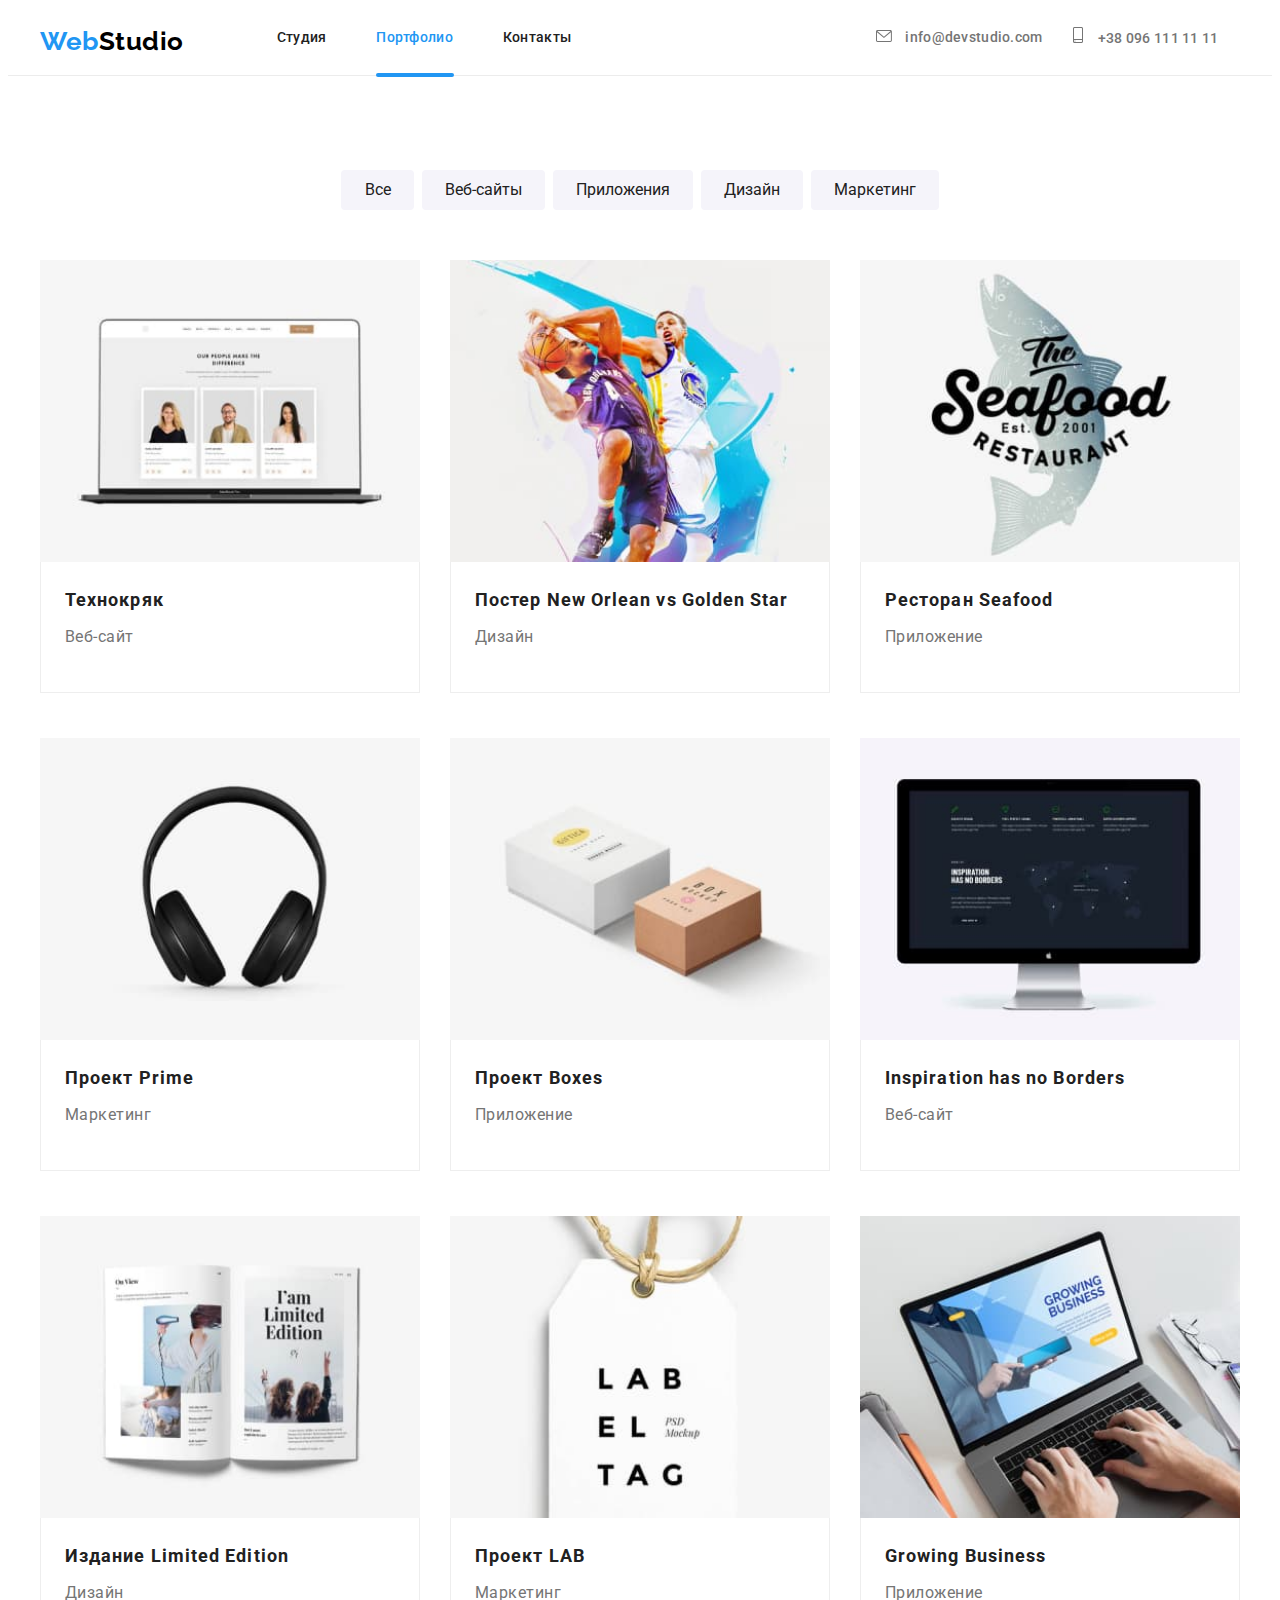
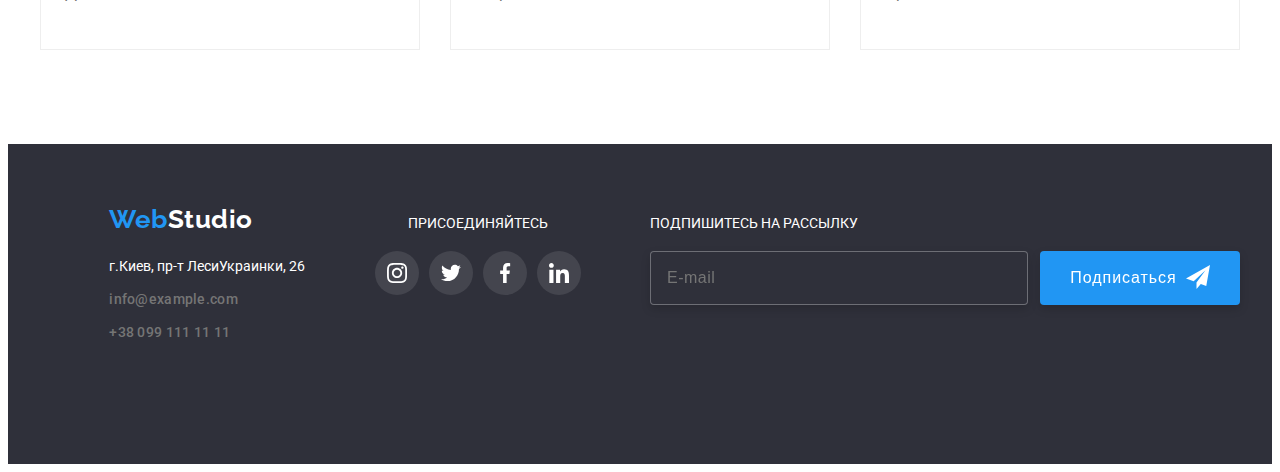
==== commit 84de912c: "Меняет стили" ====
--- a/portfolio.html
+++ b/portfolio.html
@@ -23,14 +23,14 @@
         <div class="container basic-nav">
             <a href="/" class="basic-nav__logo"><span class="basic-nav__logo--blue">Web</span>Studio</a>
             <button type="button" class="menu-button is-open" aria-expanded="false" aria-controls="menu-container"
-                data-menu-button>
-                <svg width="24" height="16" aria-label="Переключатель мобильного меню">
-                    <use class="icon-menu" href="./images/icons.svg#icon-menu"></use>
-                    <use class="navigation-close" href="./images/icons.svg#navigation-close"></use>
-
-                </svg>
-            </button>
-            <div class="menu-container" id="menu-container" data-menu>
+            data-menu-button>
+            <svg width="24" height="16" aria-label="Переключатель мобильного меню">
+                <use class="icon-menu" href="./images/icons.svg#icon-menu"></use>
+                <use class="navigation-close" href="./images/icons.svg#navigation-close"></use>
+
+            </svg>
+        </button>
+        <div class="menu-container" id="menu-container" data-menu>
             <nav>
                 <ul class="site-nav">
                     <li class="site-nav__item"><a href="./index.html" class="site-nav__link">Студия</a></li>
@@ -84,9 +84,9 @@
                     <li class="projects__item">
                         <div class="projects__thumb">
                             <img srcset="
-                        ./images/img11.jpg 270w,
-                        ./images/img11r.jpg 540w"
-                            src="./images/img11.jpg" alt="Ноутбук" sizes="100vw" />
+                        ./images/img11.jpg 1x,
+                        ./images/img11r.jpg 2x"
+                            src="./images/img11.jpg" alt="Ноутбук" width="100%" />
                             <div class="projects__overlay">
                                 <p class="projects__content">Технокряк это современная площадка распространения
                                     коронавируса. Компании используют эту платформу для цифрового шпионажа и атак на
@@ -101,9 +101,9 @@
                     <li class="projects__item">
                         <div class="projects__thumb">
                             <img srcset="
-                            ./images/img21.jpg 270w,
-                            ./images/img21r.jpg 540w"
-                            src="./images/img21.jpg" alt="Баскетболисты" sizes="100vw" />
+                            ./images/img21.jpg 1x,
+                            ./images/img21r.jpg 2x"
+                            src="./images/img21.jpg" alt="Баскетболисты" width="100%" />
                             <div class="projects__overlay">
                                 <p class="projects__content">Технокряк это современная площадка распространения
                                     коронавируса. Компании используют эту платформу для цифрового шпионажа и атак на
@@ -118,9 +118,9 @@
                     <li class="projects__item">
                         <div class="projects__thumb">
                             <img srcset="
-                            ./images/img31.jpg 270w,
-                            ./images/img31r.jpg 540w"
-                            src="./images/img31.jpg" alt="Логотип ресторана" sizes="100vw" />
+                            ./images/img31.jpg 1x,
+                            ./images/img31r.jpg 2x"
+                            src="./images/img31.jpg" alt="Логотип ресторана" width="100%" />
                             <div class="projects__overlay">
                                 <p class="projects__content">Технокряк это современная площадка распространения
                                     коронавируса. Компании используют эту платформу для цифрового шпионажа и атак на
@@ -135,9 +135,9 @@
                     <li class="projects__item">
                         <div class="projects__thumb">
                             <img srcset="
-                            ./images/img41.jpg 270w,
-                            ./images/img41r.jpg 540w"
-                            src="./images/img41.jpg" alt="Наушники" sizes="100vw" />
+                            ./images/img41.jpg 1x,
+                            ./images/img41r.jpg 2x"
+                            src="./images/img41.jpg" alt="Наушники" width="100%" />
                             <div class="projects__overlay">
                                 <p class="projects__content">Технокряк это современная площадка распространения
                                     коронавируса. Компании используют эту платформу для цифрового шпионажа и атак на
@@ -152,9 +152,9 @@
                     <li class="projects__item">
                         <div class="projects__thumb">
                             <img srcset="
-                            ./images/img51.jpg 270w,
-                            ./images/img51r.jpg 540w"
-                            src="./images/img51.jpg" alt="Коробки" sizes="100vw" />
+                            ./images/img51.jpg 1x,
+                            ./images/img51r.jpg 2x"
+                            src="./images/img51.jpg" alt="Коробки" width="100%" />
                             <div class="projects__overlay">
                                 <p class="projects__content">Технокряк это современная площадка распространения
                                     коронавируса. Компании используют эту платформу для цифрового шпионажа и атак на
@@ -169,9 +169,9 @@
                     <li class="projects__item">
                         <div class="projects__thumb">
                             <img srcset="
-                            ./images/img61.jpg 270w,
-                            ./images/img61r.jpg 540w"
-                            src="./images/img61.jpg" alt="Монитор" sizes="100vw" />
+                            ./images/img61.jpg 1x,
+                            ./images/img61r.jpg 2x"
+                            src="./images/img61.jpg" alt="Монитор" width="100%" />
                             <div class="projects__overlay">
                                 <p class="projects__content">Технокряк это современная площадка распространения
                                     коронавируса. Компании используют эту платформу для цифрового шпионажа и атак на
@@ -186,9 +186,9 @@
                     <li class="projects__item">
                         <div class="projects__thumb">
                             <img srcset="
-                        ./images/img71.jpg 270w,
-                        ./images/img71r.jpg 540w"
-                            src="./images/img71.jpg" alt="Журнал" sizes="100vw" />
+                        ./images/img71.jpg 1x,
+                        ./images/img71r.jpg 2x"
+                            src="./images/img71.jpg" alt="Журнал" width="100%" />
                             <div class="projects__overlay">
                                 <p class="projects__content">Технокряк это современная площадка распространения
                                     коронавируса. Компании используют эту платформу для цифрового шпионажа и атак на
@@ -203,9 +203,9 @@
                     <li class="projects__item">
                         <div class="projects__thumb">
                             <img srcset="
-                        ./images/img81.jpg 270w,
-                        ./images/img81r.jpg 540w"
-                            src="./images/img81.jpg" alt="Лейбл" sizes="100vw" />
+                        ./images/img81.jpg 1x,
+                        ./images/img81r.jpg 2x"
+                            src="./images/img81.jpg" alt="Лейбл" width="100%" />
                             <div class="projects__overlay">
                                 <p class="projects__content">Технокряк это современная площадка распространения
                                     коронавируса. Компании используют эту платформу для цифрового шпионажа и атак на
@@ -220,9 +220,9 @@
                     <li class="projects__item">
                         <div class="projects__thumb"> 
                             <img srcset="
-                            ./images/img91.jpg 270w,
-                            ./images/img91r.jpg 540w"
-                            src="./images/img91.jpg" alt="Компьютер" sizes="100vw" />
+                            ./images/img91.jpg 1x,
+                            ./images/img91r.jpg 2x"
+                            src="./images/img91.jpg" alt="Компьютер" width="100%" />
                             <div class="projects__overlay">
                                 <p class="projects__content">Технокряк это современная площадка распространения
                                     коронавируса. Компании используют эту платформу для цифрового шпионажа и атак на
@@ -300,8 +300,21 @@
     </footer>
     <script src="./js/menu.js"></script>
     <script src="./js/modal.js"></script>
-
-    
+    <script> (() => {
+        const menuBtnRef = document.querySelector("[data-menu-button]");
+        const mobileMenuRef = document.querySelector("[data-menu]");
+      
+        menuBtnRef.addEventListener("click", () => {
+          const expanded =
+            menuBtnRef.getAttribute("aria-expanded") === "true" || false;
+      
+          menuBtnRef.classList.toggle("is-open");
+          menuBtnRef.setAttribute("aria-expanded", !expanded);
+      
+          mobileMenuRef.classList.toggle("is-open");
+        });
+      })();
+    </script>
 </body>
 
 </html>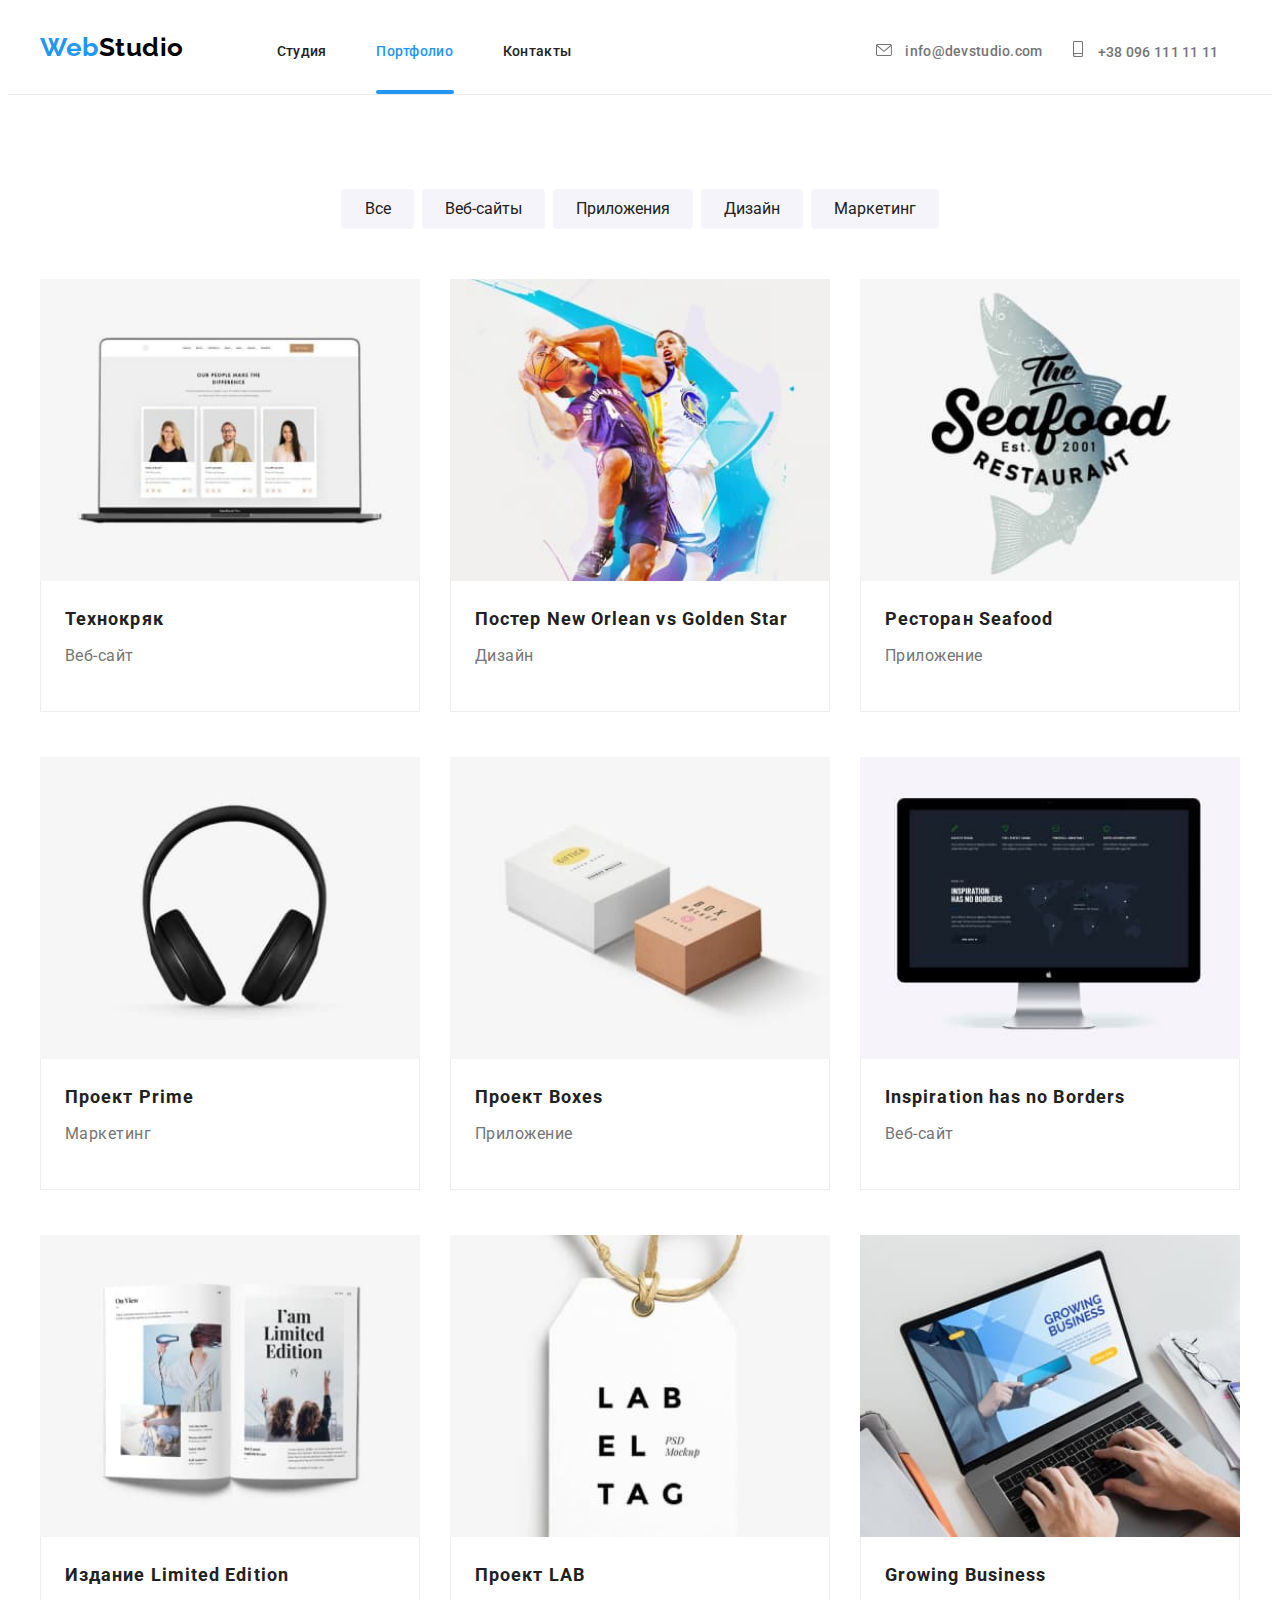
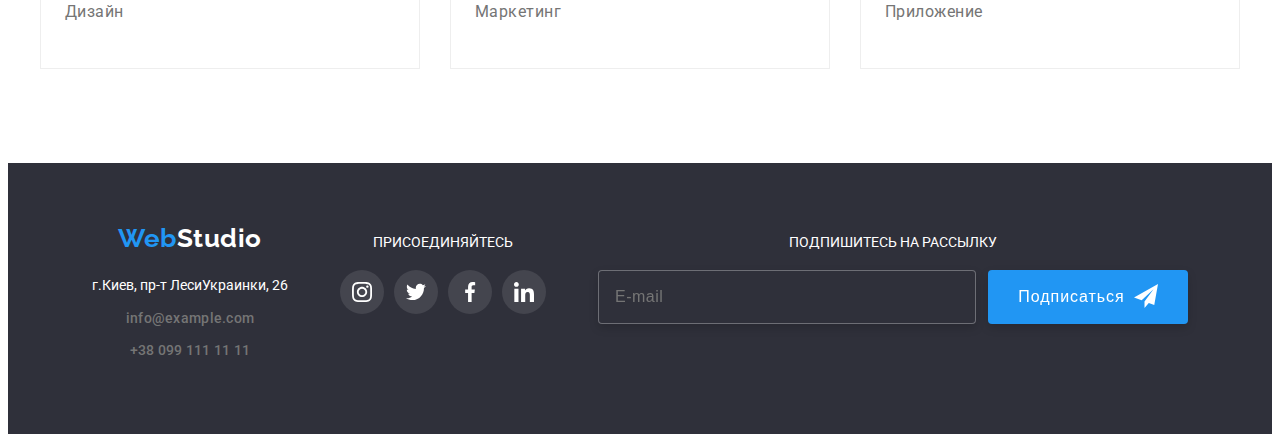
==== commit 4257265b: "Меняет стили" ====
--- a/portfolio.html
+++ b/portfolio.html
@@ -24,7 +24,7 @@
             <a href="/" class="basic-nav__logo"><span class="basic-nav__logo--blue">Web</span>Studio</a>
             <button type="button" class="menu-button is-open" aria-expanded="false" aria-controls="menu-container"
             data-menu-button>
-            <svg width="24" height="16" aria-label="Переключатель мобильного меню">
+            <svg width="24" height="18" aria-label="Переключатель мобильного меню">
                 <use class="icon-menu" href="./images/icons.svg#icon-menu"></use>
                 <use class="navigation-close" href="./images/icons.svg#navigation-close"></use>
 
@@ -69,7 +69,7 @@
     </header>
     <main>
         <!-- Кнопкы -->
-        <section class="section">
+        <section class="section portfolio">
             <div class="container">
                 <h1 class="hide">Проекты</h1>
                 <ul class="filters">
--- a/css/main.min.css
+++ b/css/main.min.css
@@ -1,2 +1,2 @@
-.footer-contact__link{color:#757575;font-size:14px;font-weight:500;line-height:1.2;letter-spacing:0.02em;text-decoration:none;display:-webkit-inline-box;display:-ms-inline-flexbox;display:inline-flex;-webkit-box-align:center;-ms-flex-align:center;align-items:center;-webkit-transition:color 250ms cubic-bezier(0.4, 0, 0.2, 1);transition:color 250ms cubic-bezier(0.4, 0, 0.2, 1)}.sign-up__title,.join__title{font-size:14px;line-height:1.1;text-transform:uppercase;color:#fff;margin-bottom:20px}.basic-nav__logo,.address-footer__logo{color:#000;font-family:"Raleway",sans-serif;font-size:26px;font-weight:700;line-height:1.2;letter-spacing:0.02em;text-decoration:none}.work__title,.team-work__title,.customers__title{color:#212121;font-size:36px;font-weight:700;line-height:1.2;letter-spacing:0.03em;text-align:center;margin-bottom:50px}.social-list__network,.social-footer__link{width:44px;height:44px;border-radius:50%;-webkit-transition:background-color 250ms cubic-bezier(0.4, 0, 0.2, 1);transition:background-color 250ms cubic-bezier(0.4, 0, 0.2, 1)}.hero__button,.form-sign-up__button,.modal__button{min-height:50px;min-width:200px;letter-spacing:0.06em;font-size:16px;line-height:1.9;color:#fff;border:1px solid transparent;border-radius:4px;-webkit-filter:drop-shadow(0px 4px 4px rgba(0,0,0,0.15));filter:drop-shadow(0px 4px 4px rgba(0,0,0,0.15));background-color:#2196F3;cursor:pointer;-webkit-transition:background-color 250ms cubic-bezier(0.4, 0, 0.2, 1),color 250ms cubic-bezier(0.4, 0, 0.2, 1),-webkit-box-shadow 250ms cubic-bezier(0.4, 0, 0.2, 1);transition:background-color 250ms cubic-bezier(0.4, 0, 0.2, 1),color 250ms cubic-bezier(0.4, 0, 0.2, 1),-webkit-box-shadow 250ms cubic-bezier(0.4, 0, 0.2, 1);transition:background-color 250ms cubic-bezier(0.4, 0, 0.2, 1),color 250ms cubic-bezier(0.4, 0, 0.2, 1),box-shadow 250ms cubic-bezier(0.4, 0, 0.2, 1);transition:background-color 250ms cubic-bezier(0.4, 0, 0.2, 1),color 250ms cubic-bezier(0.4, 0, 0.2, 1),box-shadow 250ms cubic-bezier(0.4, 0, 0.2, 1),-webkit-box-shadow 250ms cubic-bezier(0.4, 0, 0.2, 1)}.hero__button:hover,.hero__button:focus,.form-sign-up__button:hover,.form-sign-up__button:focus,.modal__button:hover,.modal__button:focus{background-color:#fff;color:#2196F3}body{background-color:#fff;color:#757575;font-family:"Roboto","Helvetica",sans-serif}body.modal-open{overflow:hidden}h1,h2,h3,p,ul{margin:0;padding:0;list-style:none}img{display:block;max-width:100%;height:auto}.hide{visibility:hidden;font-size:0}.container{margin:0 auto;width:1200px;padding:0 15px}@media screen and (min-width: 480px){.container{width:480px}}@media screen and (min-width: 768px){.container{width:768px}}@media screen and (min-width: 1200px){.container{width:1200px}}.section{padding:94px 0}.page-header{position:relative;border-bottom:1px solid #ECECEC}@media screen and (max-width: 767px){.basic-nav{display:-webkit-box;display:-ms-flexbox;display:flex;-webkit-box-pack:justify;-ms-flex-pack:justify;justify-content:space-between;-webkit-box-align:baseline;-ms-flex-align:baseline;align-items:baseline;padding:24px 0}}@media screen and (min-width: 768px){.basic-nav{display:-webkit-box;display:-ms-flexbox;display:flex;-webkit-box-pack:start;-ms-flex-pack:start;justify-content:flex-start;-webkit-box-align:center;-ms-flex-align:center;align-items:center;padding:24px 0}}@media screen and (min-width: 1200px){.basic-nav{padding:18px 0}}@media screen and (max-width: 767px){.site-nav{margin-bottom:302px}.site-nav__item{margin-bottom:32px}.site-nav__link{color:#212121;font-size:40px;font-weight:500;line-height:1.2;letter-spacing:0.02em;text-decoration:none;font-weight:500;position:relative;-webkit-transition:color 250ms cubic-bezier(0.4, 0, 0.2, 1);transition:color 250ms cubic-bezier(0.4, 0, 0.2, 1)}.site-nav__link:hover,.site-nav__link:focus{color:#2196F3}}@media screen and (min-width: 768px){.site-nav{display:-webkit-box;display:-ms-flexbox;display:flex;-webkit-box-pack:start;-ms-flex-pack:start;justify-content:flex-start;-webkit-box-align:stretch;-ms-flex-align:stretch;align-items:stretch;margin-left:93px;margin-right:305px}.site-nav__item:not(:last-child){margin-right:50px}.site-nav__link{color:#212121;font-size:14px;font-weight:500;line-height:1.2;letter-spacing:0.02em;text-decoration:none;position:relative;padding-bottom:32px;-webkit-transition:color 250ms cubic-bezier(0.4, 0, 0.2, 1);transition:color 250ms cubic-bezier(0.4, 0, 0.2, 1)}.site-nav__link:hover,.site-nav__link:focus{color:#2196F3}.site-nav__link--first::after{width:48px}.site-nav__link--second::after{width:78px}.site-nav__link--current{color:#2196F3}.site-nav__link--current::after{content:"";position:absolute;bottom:0;left:0;height:4px;background:#2196F3;border-radius:2px;opacity:1}}.hero{padding:200px 0;text-align:center;background-color:#2F303A;display:block;max-width:1600px;background-image:-webkit-gradient(linear, left top, right top, from(rgba(47,48,58,0.4)), to(rgba(47,48,58,0.4))),url("../images/mobile.jpg");background-image:linear-gradient(to right, rgba(47,48,58,0.4), rgba(47,48,58,0.4)),url("../images/mobile.jpg");background-repeat:no-repeat;background-position:center;background-size:cover}@media screen and (min-device-pixel-ratio: 2), screen and (-webkit-min-device-pixel-ratio: 2), screen and (min-resolution: 192dpi), screen and (min-resolution: 2dppx){.hero{background-image:-webkit-gradient(linear, left top, right top, from(rgba(47,48,58,0.4)), to(rgba(47,48,58,0.4))),url("../images/mobile2x.jpg");background-image:linear-gradient(to right, rgba(47,48,58,0.4), rgba(47,48,58,0.4)),url("../images/mobile2x.jpg")}}@media screen and (min-width: 481px){.hero{background-image:-webkit-gradient(linear, left top, right top, from(rgba(47,48,58,0.4)), to(rgba(47,48,58,0.4))),url("../images/tablet.jpg");background-image:linear-gradient(to right, rgba(47,48,58,0.4), rgba(47,48,58,0.4)),url("../images/tablet.jpg")}}@media screen and (min-width: 481px) and (min-device-pixel-ratio: 2), screen and (min-width: 481px) and (-webkit-min-device-pixel-ratio: 2), screen and (min-width: 481px) and (min-resolution: 192dpi), screen and (min-width: 481px) and (min-resolution: 2dppx){.hero{background-image:-webkit-gradient(linear, left top, right top, from(rgba(47,48,58,0.4)), to(rgba(47,48,58,0.4))),url("../images/tablet2x.jpg");background-image:linear-gradient(to right, rgba(47,48,58,0.4), rgba(47,48,58,0.4)),url("../images/tablet2x.jpg")}}@media screen and (min-width: 769px){.hero{background-image:-webkit-gradient(linear, left top, right top, from(rgba(47,48,58,0.4)), to(rgba(47,48,58,0.4))),url("../images/img.fon.jpg");background-image:linear-gradient(to right, rgba(47,48,58,0.4), rgba(47,48,58,0.4)),url("../images/img.fon.jpg")}}@media screen and (min-width: 769px) and (min-device-pixel-ratio: 2), screen and (min-width: 769px) and (-webkit-min-device-pixel-ratio: 2), screen and (min-width: 769px) and (min-resolution: 192dpi), screen and (min-width: 769px) and (min-resolution: 2dppx){.hero{background-image:-webkit-gradient(linear, left top, right top, from(rgba(47,48,58,0.4)), to(rgba(47,48,58,0.4))),url("../images/img.fon2x.jpg");background-image:linear-gradient(to right, rgba(47,48,58,0.4), rgba(47,48,58,0.4)),url("../images/img.fon2x.jpg")}}.hero__title{color:#fff;font-size:44px;font-weight:900;line-height:1.4;letter-spacing:0.06em;max-width:696px;margin:auto;margin-bottom:30px}.hero__button{display:inline-block;padding:10px 32px;text-align:center}.advantages{padding-bottom:47px}@media screen and (max-width: 1199px){.advantages{padding-bottom:60px}}@media screen and (min-width: 768px){.advantage{display:-webkit-box;display:-ms-flexbox;display:flex;-webkit-box-pack:start;-ms-flex-pack:start;justify-content:flex-start;-webkit-box-align:stretch;-ms-flex-align:stretch;align-items:stretch;-ms-flex-wrap:wrap;flex-wrap:wrap;margin:-15px}}@media screen and (min-width: 1200px){.advantage{display:-webkit-box;display:-ms-flexbox;display:flex;-webkit-box-pack:justify;-ms-flex-pack:justify;justify-content:space-between;-webkit-box-align:stretch;-ms-flex-align:stretch;align-items:stretch;-ms-flex-wrap:nowrap;flex-wrap:nowrap}}@media screen and (min-width: 768px){.advantage__item{width:calc((100% - 4 * 15px) / 2);margin:15px}}@media screen and (min-width: 1200px){.advantage__item{width:calc((100% - 8 * 15px) / 4)}}@media screen and (max-width: 767px){.advantage__item:not(:last-child){margin-bottom:30px}}.advantage__title{color:#212121;font-size:14px;font-weight:700;line-height:1.2;letter-spacing:0.03em;text-transform:uppercase;margin-bottom:10px;text-align:center}@media screen and (min-width: 768px){.advantage__title{text-align:left}}.advantage__description{font-size:14px;line-height:1.7;letter-spacing:0.03em;text-align:left}.advantage__icon{display:-webkit-box;display:-ms-flexbox;display:flex;-webkit-box-pack:center;-ms-flex-pack:center;justify-content:center;-webkit-box-align:stretch;-ms-flex-align:stretch;align-items:stretch;background-color:#F5F4FA;margin-bottom:30px;padding:25px 0}.work{padding-top:47px}@media screen and (max-width: 1199px){.work{display:none}}.work-list{display:-webkit-box;display:-ms-flexbox;display:flex;-webkit-box-pack:justify;-ms-flex-pack:justify;justify-content:space-between;-webkit-box-align:stretch;-ms-flex-align:stretch;align-items:stretch}.work-list__item{display:-webkit-box;display:-ms-flexbox;display:flex;-webkit-box-pack:start;-ms-flex-pack:start;justify-content:flex-start;-webkit-box-align:stretch;-ms-flex-align:stretch;align-items:stretch;position:relative}.work-list__box{position:absolute;display:-webkit-box;display:-ms-flexbox;display:flex;-webkit-box-pack:center;-ms-flex-pack:center;justify-content:center;-webkit-box-align:center;-ms-flex-align:center;align-items:center;bottom:0;width:370px;height:70px;background:rgba(47,48,58,0.8)}.work-list__title{font-weight:bold;font-size:14px;line-height:16px;text-align:center;letter-spacing:0.03em;text-transform:uppercase;color:#fff}.team-work{padding-top:0;background-color:var(--primary-background-color);padding-bottom:47px}@media screen and (max-width: 1199px){.team-work{padding-bottom:60px}}.team{margin:-15px}@media screen and (min-width: 768px){.team{display:-webkit-box;display:-ms-flexbox;display:flex;-webkit-box-pack:start;-ms-flex-pack:start;justify-content:flex-start;-webkit-box-align:stretch;-ms-flex-align:stretch;align-items:stretch;-ms-flex-wrap:wrap;flex-wrap:wrap}}@media screen and (min-width: 1200px){.team{display:-webkit-box;display:-ms-flexbox;display:flex;-webkit-box-pack:justify;-ms-flex-pack:justify;justify-content:space-between;-webkit-box-align:stretch;-ms-flex-align:stretch;align-items:stretch;-ms-flex-wrap:nowrap;flex-wrap:nowrap}}.team__item{background-color:var(--primary-white-color);border-radius:0px 0px 4px 4px;-webkit-box-shadow:0px 1px 3px rgba(0,0,0,0.12),0px 1px 1px rgba(0,0,0,0.14),0px 2px 1px rgba(0,0,0,0.2);box-shadow:0px 1px 3px rgba(0,0,0,0.12),0px 1px 1px rgba(0,0,0,0.14),0px 2px 1px rgba(0,0,0,0.2)}@media screen and (min-width: 768px){.team__item{width:calc((100% - 4 * 15px) / 2);margin:15px}}.team-members{text-align:center;margin-top:30px;margin-bottom:30px}.team-members__name{color:#212121;font-size:16px;font-weight:500;line-height:1.2;letter-spacing:0.03em;margin-bottom:10px}.team-members__profession{font-size:16px;line-height:1.2;letter-spacing:0.03em;margin-bottom:16px}.customers{padding-top:47px}.customers-list{display:-webkit-box;display:-ms-flexbox;display:flex;-webkit-box-pack:center;-ms-flex-pack:center;justify-content:center;-webkit-box-align:center;-ms-flex-align:center;align-items:center;-ms-flex-wrap:wrap;flex-wrap:wrap}@media screen and (min-width: 768px){.customers-list{display:-webkit-box;display:-ms-flexbox;display:flex;-webkit-box-pack:center;-ms-flex-pack:center;justify-content:center;-webkit-box-align:center;-ms-flex-align:center;align-items:center;-ms-flex-wrap:wrap;flex-wrap:wrap}}@media screen and (min-width: 1200px){.customers-list{display:-webkit-box;display:-ms-flexbox;display:flex;-webkit-box-pack:justify;-ms-flex-pack:justify;justify-content:space-between;-webkit-box-align:stretch;-ms-flex-align:stretch;align-items:stretch;margin:-15px}}.customers-list__link:hover .customers-list__icon,.customers-list__link:focus .customers-list__icon{fill:#2196F3}.customers-list__item{width:calc((100% - 4 * 15px) / 2);margin-bottom:30px}@media screen and (min-width: 768px){.customers-list__item{width:calc((100% - 6 * 15px) / 3)}}@media screen and (min-width: 1200px){.customers-list__item{width:calc((100% - 12 * 15px) / 6)}}.customers-list__link{display:-webkit-box;display:-ms-flexbox;display:flex;-webkit-box-pack:center;-ms-flex-pack:center;justify-content:center;-webkit-box-align:center;-ms-flex-align:center;align-items:center;width:170px;height:92px;padding:16px 32px;border:1px solid #AFB1B8;border-radius:4px;-webkit-transition:border 250ms cubic-bezier(0.4, 0, 0.2, 1);transition:border 250ms cubic-bezier(0.4, 0, 0.2, 1)}.customers-list__link:hover,.customers-list__link:focus{border:1px solid #2196F3}.customers-list__icon{fill:#AFB1B8;-webkit-transition:fill 250ms cubic-bezier(0.4, 0, 0.2, 1);transition:fill 250ms cubic-bezier(0.4, 0, 0.2, 1)}@media screen and (min-width: 768px){.projects{display:-webkit-box;display:-ms-flexbox;display:flex;-webkit-box-pack:start;-ms-flex-pack:start;justify-content:flex-start;-webkit-box-align:stretch;-ms-flex-align:stretch;align-items:stretch;-ms-flex-wrap:wrap;flex-wrap:wrap;margin:-15px}}.projects__item{display:-webkit-box;display:-ms-flexbox;display:flex;-webkit-box-orient:vertical;-webkit-box-direction:normal;-ms-flex-direction:column;flex-direction:column;cursor:pointer;-webkit-transition:-webkit-box-shadow 250ms cubic-bezier(0.4, 0, 0.2, 1);transition:-webkit-box-shadow 250ms cubic-bezier(0.4, 0, 0.2, 1);transition:box-shadow 250ms cubic-bezier(0.4, 0, 0.2, 1);transition:box-shadow 250ms cubic-bezier(0.4, 0, 0.2, 1), -webkit-box-shadow 250ms cubic-bezier(0.4, 0, 0.2, 1)}@media screen and (max-width: 768px){.projects__item:not(:last-child){margin-bottom:30px}}@media screen and (min-width: 768px){.projects__item{width:calc((100% - 4 * 15px) / 2);margin:15px}}.projects__item:hover,.projects__item:focus{-webkit-box-shadow:0px 1px 1px rgba(0,0,0,0.12),0px 4px 4px rgba(0,0,0,0.06),1px 4px 6px rgba(0,0,0,0.16);box-shadow:0px 1px 1px rgba(0,0,0,0.12),0px 4px 4px rgba(0,0,0,0.06),1px 4px 6px rgba(0,0,0,0.16)}@media screen and (min-width: 1200px){.projects__item{width:calc((100% - 6 * 15px) / 3);margin:15px}.projects__item:not(:nth-last-child(-n+3)){margin-bottom:30px}}.projects__thumb{position:relative;overflow:hidden}.projects__overlay{display:inline-block;position:absolute;padding:63px 24px;top:0;left:0;width:100%;height:100%;-webkit-transform:translateY(100%);transform:translateY(100%);background-color:rgba(33,150,243,0.9);opacity:0;-webkit-transition:all 250ms cubic-bezier(0.4, 0, 0.2, 1);transition:all 250ms cubic-bezier(0.4, 0, 0.2, 1)}.projects__item:hover .projects__overlay{-webkit-transform:translateY(0);transform:translateY(0);opacity:1}.projects__content{font-size:18px;line-height:1.5;letter-spacing:0.03em;text-align:left;color:#fff}.projects__caption{padding:20px 24px;border:1px solid #eee;border-top:none;-webkit-box-flex:1;-ms-flex-positive:1;flex-grow:1}.projects__title{color:#212121;font-size:18px;font-weight:700;line-height:2;letter-spacing:0.06em;margin-bottom:4px}.projects__description{font-size:16px;line-height:1.9;letter-spacing:0.03em;margin-bottom:20px}.footer{background-color:#2F303A;padding-top:60px;padding-bottom:60px}@media screen and (min-width: 768px){.footer-content{display:-webkit-box;display:-ms-flexbox;display:flex;-webkit-box-pack:start;-ms-flex-pack:start;justify-content:flex-start;-webkit-box-align:baseline;-ms-flex-align:baseline;align-items:baseline;-ms-flex-wrap:wrap;flex-wrap:wrap}}@media screen and (min-width: 1200px){.footer-content{display:-webkit-box;display:-ms-flexbox;display:flex;-webkit-box-pack:start;-ms-flex-pack:start;justify-content:flex-start;-webkit-box-align:baseline;-ms-flex-align:baseline;align-items:baseline}}.address-footer{margin-left:auto;margin-right:auto;margin-bottom:60px;text-align:center}@media screen and (min-width: 768px){.address-footer{text-align:left}}@media screen and (max-width: 1199px){.address-footer{margin-left:0}}.footer-contact{font-size:14px;line-height:1.7;font-style:normal}.footer-contact__item{margin-bottom:9px;display:block}.footer-contact__item:last-child{margin-bottom:0}.footer-contact__address-link{color:#fff;text-decoration:none;-webkit-transition:color 250ms cubic-bezier(0.4, 0, 0.2, 1);transition:color 250ms cubic-bezier(0.4, 0, 0.2, 1)}.footer-contact__address-link:hover,.footer-contact__address-link:focus{color:#2196F3}.footer-contact__link:hover,.footer-contact__link:focus{color:#2196F3}.backdrop{position:fixed;top:0;left:0;width:100%;height:100%;background-color:rgba(0,0,0,0.2);opacity:1;-webkit-transition:opacity 250ms cubic-bezier(0.4, 0, 0.2, 1);transition:opacity 250ms cubic-bezier(0.4, 0, 0.2, 1);overflow-y:scroll;padding:94px 15px}.backdrop.is-hidden{visibility:visible;opacity:0;pointer-events:none}.backdrop.is-hidden .modal{-webkit-transform:translate(-50%, -50%) scale(0.5);transform:translate(-50%, -50%) scale(0.5)}.modal{position:absolute;top:50%;left:50%;-webkit-transform:translate(-50%, -50%) scale(1);transform:translate(-50%, -50%) scale(1);background-color:#fff;-webkit-box-shadow:0px 1px 3px rgba(0,0,0,0.12),0px 1px 1px rgba(0,0,0,0.14),0px 2px 1px rgba(0,0,0,0.2);box-shadow:0px 1px 3px rgba(0,0,0,0.12),0px 1px 1px rgba(0,0,0,0.14),0px 2px 1px rgba(0,0,0,0.2);border-radius:4px;padding:40px;-webkit-transition:-webkit-transform 250ms cubic-bezier(0.4, 0, 0.2, 1);transition:-webkit-transform 250ms cubic-bezier(0.4, 0, 0.2, 1);transition:transform 250ms cubic-bezier(0.4, 0, 0.2, 1);transition:transform 250ms cubic-bezier(0.4, 0, 0.2, 1), -webkit-transform 250ms cubic-bezier(0.4, 0, 0.2, 1)}@media screen and (min-width: 768px){.modal{max-width:450px;width:100%}}@media screen and (min-width: 1200px){.modal{max-width:528px;width:100%}}.modal__title{font-size:20px;font-weight:700;line-height:1.1;letter-spacing:0.03em;color:#000;margin-bottom:12px}.modal__close-button{position:absolute;display:-webkit-box;display:-ms-flexbox;display:flex;-webkit-box-pack:center;-ms-flex-pack:center;justify-content:center;-webkit-box-align:center;-ms-flex-align:center;align-items:center;padding:0;cursor:pointer;width:30px;height:30px;top:8px;right:8px;background-color:#fff;border:1px solid rgba(0,0,0,0.1);border-radius:50px}.modal__close-button:hover .modal__icon,.modal__close-button:hover .modal__icon{fill:#2196F3}.modal__icon{-webkit-transition:fill 250ms cubic-bezier(0.4, 0, 0.2, 1);transition:fill 250ms cubic-bezier(0.4, 0, 0.2, 1)}.header-contact__link{color:#757575;font-size:24px;font-weight:500;line-height:1.2;letter-spacing:0.02em;text-decoration:none;-webkit-transition:all 250ms cubic-bezier(0.4, 0, 0.2, 1);transition:all 250ms cubic-bezier(0.4, 0, 0.2, 1)}.header-contact__link:hover,.header-contact__link:focus{color:#2196F3}@media screen and (max-width: 767px){.header-contact{display:-webkit-box;display:-ms-flexbox;display:flex;-webkit-box-pack:start;-ms-flex-pack:start;justify-content:flex-start;-webkit-box-align:stretch;-ms-flex-align:stretch;align-items:stretch;-webkit-box-orient:vertical;-webkit-box-direction:reverse;-ms-flex-direction:column-reverse;flex-direction:column-reverse;margin-bottom:64px}.header-contact__icon{visibility:hidden}.header-contact__link:hover,.header-contact__link:focus{color:#2196F3;font-size:34px}}@media screen and (min-width: 768px){.header-contact{position:absolute;left:70%;top:-60%}.header-contact__item{margin-bottom:10px}.header-contact__link{font-size:14px}.header-contact__link:hover .header-contact__icon,.header-contact__link:focus .header-contact__icon{fill:#2196F3}.header-contact__icon,.header-contact__icon{fill:#757575;margin-right:10px;-webkit-transition:fill 250ms cubic-bezier(0.4, 0, 0.2, 1);transition:fill 250ms cubic-bezier(0.4, 0, 0.2, 1)}}@media screen and (min-width: 1200px){.header-contact{position:static;display:-webkit-box;display:-ms-flexbox;display:flex;-webkit-box-pack:start;-ms-flex-pack:start;justify-content:flex-start;-webkit-box-align:stretch;-ms-flex-align:stretch;align-items:stretch}.header-contact__item:not(:first-child){margin-left:30px}}@media screen and (min-width: 480px){.filters{display:-webkit-box;display:-ms-flexbox;display:flex;-webkit-box-pack:start;-ms-flex-pack:start;justify-content:flex-start;-webkit-box-align:stretch;-ms-flex-align:stretch;align-items:stretch;-ms-flex-wrap:wrap;flex-wrap:wrap}}@media screen and (min-width: 768px){.filters{display:-webkit-box;display:-ms-flexbox;display:flex;-webkit-box-pack:center;-ms-flex-pack:center;justify-content:center;-webkit-box-align:stretch;-ms-flex-align:stretch;align-items:stretch;-ms-flex-wrap:nowrap;flex-wrap:nowrap}}.filters__item:not(:last-child){margin-right:8px}.filters__button{display:inline-block;border-radius:4px;padding:6px 22px;min-width:73px;text-align:center;margin-bottom:50px;color:#212121;background-color:#F5F4FA;border:1px solid transparent;cursor:pointer;font-family:inherit;font-size:16px;line-height:1.6;-webkit-transition:all 250ms cubic-bezier(0.4, 0, 0.2, 1);transition:all 250ms cubic-bezier(0.4, 0, 0.2, 1);margin-bottom:40px}@media screen and (min-width: 768px){.filters__button{margin-bottom:30px}}@media screen and (min-width: 1200px){.filters__button{margin-bottom:50px}}.filters__button:hover,.filters__button:focus{color:#fff;background-color:#2196F3;-webkit-box-shadow:0px 3px 1px rgba(0,0,0,0.1),0px 1px 2px rgba(0,0,0,0.08),0px 2px 2px rgba(0,0,0,0.12);box-shadow:0px 3px 1px rgba(0,0,0,0.1),0px 1px 2px rgba(0,0,0,0.08),0px 2px 2px rgba(0,0,0,0.12)}@media screen and (min-width: 1200px){.sign-up{margin-left:auto}}@media screen and (max-width: 767px){.sign-up__title{text-align:center}}@media screen and (min-width: 768px){.sign-up__title{-webkit-transform:translateX(55%);transform:translateX(55%)}}@media screen and (min-width: 1200px){.sign-up__title{-webkit-transform:translateX(0);transform:translateX(0)}}@media screen and (min-width: 768px){.form-sign-up{display:-webkit-box;display:-ms-flexbox;display:flex;-webkit-box-pack:center;-ms-flex-pack:center;justify-content:center;-webkit-box-align:center;-ms-flex-align:center;align-items:center;-webkit-box-orient:vertical;-webkit-box-direction:normal;-ms-flex-direction:column;flex-direction:column}}@media screen and (min-width: 1200px){.form-sign-up{display:-webkit-box;display:-ms-flexbox;display:flex;-webkit-box-pack:start;-ms-flex-pack:start;justify-content:flex-start;-webkit-box-align:stretch;-ms-flex-align:stretch;align-items:stretch;-webkit-box-orient:horizontal;-webkit-box-direction:normal;-ms-flex-direction:row;flex-direction:row}}.form-sign-up__input{height:50px;width:100%;margin-bottom:20px;border:1px solid rgba(255,255,255,0.3);-webkit-filter:drop-shadow(0px 4px 4px rgba(0,0,0,0.15));filter:drop-shadow(0px 4px 4px rgba(0,0,0,0.15));border-radius:4px;background:#2f303a;padding-left:16px;cursor:pointer;font-size:16px;line-height:1.2;letter-spacing:0.03em;color:rgba(255,255,255,0.6);color:#fff;-webkit-transition:border 250ms cubic-bezier(0.4, 0, 0.2, 1);transition:border 250ms cubic-bezier(0.4, 0, 0.2, 1)}@media screen and (min-width: 768px){.form-sign-up__input{width:450px;-webkit-transform:translateX(30%);transform:translateX(30%)}}@media screen and (min-width: 1200px){.form-sign-up__input{width:358px;margin-right:12px;margin-bottom:0;-webkit-transform:translateX(0);transform:translateX(0)}}.form-sign-up__input:hover{border-color:#2196F3}.form-sign-up__button{position:relative;padding:10px 62px 10px 29px}@media screen and (max-width: 1199px){.form-sign-up__button{-webkit-transform:translateX(60%);transform:translateX(60%)}}.form-sign-up__button:hover .form-sign-up__icon,.form-sign-up__button:focus .form-sign-up__icon{fill:#2196F3}.form-sign-up__icon{fill:#fff;position:absolute;top:13px;right:29px;-webkit-transition:fill 250ms cubic-bezier(0.4, 0, 0.2, 1);transition:fill 250ms cubic-bezier(0.4, 0, 0.2, 1)}.form-field{display:-webkit-box;display:-ms-flexbox;display:flex;-webkit-box-pack:start;-ms-flex-pack:start;justify-content:flex-start;-webkit-box-align:stretch;-ms-flex-align:stretch;align-items:stretch;-webkit-box-orient:vertical;-webkit-box-direction:normal;-ms-flex-direction:column;flex-direction:column;text-align:left;margin-bottom:10px}.form-field__label{font-size:12px;line-height:1.2;margin-bottom:5px}.form-field__box{position:relative}.form-field__input{width:100%;border:1px solid rgba(33,33,33,0.2);border-radius:4px;padding:13px 20px 13px 42px;-webkit-transition:border 250ms cubic-bezier(0.4, 0, 0.2, 1);transition:border 250ms cubic-bezier(0.4, 0, 0.2, 1)}.form-field__input:hover,.form-field__input:focus{border-color:#2196F3;cursor:pointer}.form-field__icon{position:absolute;top:50%;left:5%;-webkit-transform:translate(-50%, -50%);transform:translate(-50%, -50%);-webkit-transition:fill 250ms cubic-bezier(0.4, 0, 0.2, 1);transition:fill 250ms cubic-bezier(0.4, 0, 0.2, 1)}.form-field__input:hover ~ .form-field__icon,.form-field__input:focus ~ .form-field__icon{fill:#2196F3}.form-field__textarea{resize:none;width:100%;height:120px;border:1px solid rgba(33,33,33,0.2);border-radius:4px;font-size:14px;margin-bottom:20px;padding:12px 16px;-webkit-transition:border-color 250ms cubic-bezier(0.4, 0, 0.2, 1);transition:border-color 250ms cubic-bezier(0.4, 0, 0.2, 1)}.form-field__textarea:hover,.form-field__textarea:focus{border-color:#2196F3;cursor:pointer}.checkbox{text-align:left;font-size:14px;line-height:1.7;letter-spacing:0.03em;display:-webkit-box;display:-ms-flexbox;display:flex;-webkit-box-pack:center;-ms-flex-pack:center;justify-content:center;-webkit-box-align:center;-ms-flex-align:center;align-items:center;margin-bottom:30px}@media screen and (max-width: 1199px){.checkbox{font-size:12px}}.checkbox__input{position:absolute;clip:rect(0 0 0 0);width:1px;height:1px;margin:-1px;-webkit-transition:all 250ms cubic-bezier(0.4, 0, 0.2, 1);transition:all 250ms cubic-bezier(0.4, 0, 0.2, 1)}.checkbox__icon{fill:#fff;border:solid #000;border-radius:2px;margin-right:9px;-webkit-transition:fill 250ms cubic-bezier(0.4, 0, 0.2, 1);transition:fill 250ms cubic-bezier(0.4, 0, 0.2, 1)}.checkbox__input:checked+.checkbox__icon{background-color:#2196F3;fill:#2196F3;border:solid #2196F3}.checkbox__link{color:#2196F3;margin-left:3px}.modal__button{-webkit-box-shadow:0px 4px 4px rgba(0,0,0,0.15);box-shadow:0px 4px 4px rgba(0,0,0,0.15);display:inline-block;padding:10px 32px;text-align:center}.basic-nav__logo--blue{color:#2196F3}.address-footer__logo{display:block;margin-bottom:20px}.address-footer__logo--blue{color:#2196F3}.address-footer__logo--white{color:#fff}.social-list{display:-webkit-box;display:-ms-flexbox;display:flex;-webkit-box-pack:center;-ms-flex-pack:center;justify-content:center;-webkit-box-align:stretch;-ms-flex-align:stretch;align-items:stretch;padding-left:30px;padding-right:30px}.social-list__network{display:-webkit-box;display:-ms-flexbox;display:flex;-webkit-box-pack:center;-ms-flex-pack:center;justify-content:center;-webkit-box-align:center;-ms-flex-align:center;align-items:center}.social-list__network:focus,.social-list__network:hover{background-color:#2196F3}.social-list__icon{fill:#AFB1B8;-webkit-transition:fill 250ms cubic-bezier(0.4, 0, 0.2, 1);transition:fill 250ms cubic-bezier(0.4, 0, 0.2, 1)}.social-list__network:hover .social-list__icon,.social-list__network:focus .social-list__icon{fill:#fff}.join__title{text-align:center}.social-footer{display:-webkit-box;display:-ms-flexbox;display:flex;-webkit-box-pack:center;-ms-flex-pack:center;justify-content:center;-webkit-box-align:stretch;-ms-flex-align:stretch;align-items:stretch;margin-bottom:60px}.social-footer__item:not(:last-child){margin-right:10px}.social-footer__link{display:-webkit-box;display:-ms-flexbox;display:flex;-webkit-box-pack:center;-ms-flex-pack:center;justify-content:center;-webkit-box-align:center;-ms-flex-align:center;align-items:center;background-color:#FFFFFF1A}.social-footer__link:hover,.social-footer__link:focus{background-color:#2196F3}.social-footer__icon{fill:#fff}.mobile-list{display:-webkit-box;display:-ms-flexbox;display:flex;-webkit-box-pack:center;-ms-flex-pack:center;justify-content:center;-webkit-box-align:center;-ms-flex-align:center;align-items:center}.mobile-list__item{border:5 px solid #757575}.mobile-list__link{font-size:18px;line-height:1.2;letter-spacing:0.02em;color:#2196F3;text-decoration:none;padding:0 20px;border-right:1px solid #757575}@media screen and (min-width: 768px){.mobile-list{display:none}}.menu-button{display:-webkit-box;display:-ms-flexbox;display:flex;-webkit-box-pack:center;-ms-flex-pack:center;justify-content:center;-webkit-box-align:center;-ms-flex-align:center;align-items:center;margin:0;padding:0;border:none;background-color:transparent;z-index:999}.menu-button:hover,.menu-button:focus{fill:#2196F3}@media screen and (min-width: 768px){.menu-button{display:none}}.icon-menu .navigation-close{-webkit-transition:fill 250ms cubic-bezier(0.4, 0, 0.2, 1);transition:fill 250ms cubic-bezier(0.4, 0, 0.2, 1)}.menu-button .navigation-close{display:none}.menu-button.is-open .navigation-close{display:block}.menu-button.is-open .icon-menu{display:none}.menu-container{background-color:#fff;z-index:998}@media screen and (max-width: 767px){.menu-container{display:none;position:absolute;top:0;left:0;width:100%;padding:48px 40px;font-size:40px}.menu-container.is-open{display:block}}@media screen and (min-width: 767px){.menu-container{position:relative}}@media screen and (min-width: 1200px){.menu-container{display:-webkit-box;display:-ms-flexbox;display:flex;-webkit-box-pack:start;-ms-flex-pack:start;justify-content:flex-start;-webkit-box-align:baseline;-ms-flex-align:baseline;align-items:baseline;position:static}}
+.footer-contact__link{color:#757575;font-size:14px;font-weight:500;line-height:1.2;letter-spacing:0.02em;text-decoration:none;display:-webkit-inline-box;display:-ms-inline-flexbox;display:inline-flex;-webkit-box-align:center;-ms-flex-align:center;align-items:center;-webkit-transition:color 250ms cubic-bezier(0.4, 0, 0.2, 1);transition:color 250ms cubic-bezier(0.4, 0, 0.2, 1)}.sign-up__title,.join__title{font-size:14px;line-height:1.1;text-transform:uppercase;color:#fff;margin-bottom:20px}.basic-nav__logo,.address-footer__logo{color:#000;font-family:"Raleway",sans-serif;font-size:26px;font-weight:700;line-height:1.2;letter-spacing:0.02em;text-decoration:none}.work__title,.team-work__title,.customers__title{color:#212121;font-size:36px;font-weight:700;line-height:1.2;letter-spacing:0.03em;text-align:center;margin-bottom:50px}@media screen and (max-width: 1199px){.work__title,.team-work__title,.customers__title{font-size:28px;line-height:1.1;margin-bottom:30px}}.social-list__network,.social-footer__link{width:44px;height:44px;border-radius:50%;-webkit-transition:background-color 250ms cubic-bezier(0.4, 0, 0.2, 1);transition:background-color 250ms cubic-bezier(0.4, 0, 0.2, 1)}.hero__button,.form-sign-up__button,.modal__button{min-height:50px;min-width:200px;letter-spacing:0.06em;font-size:16px;line-height:1.9;color:#fff;border:1px solid transparent;border-radius:4px;-webkit-filter:drop-shadow(0px 4px 4px rgba(0,0,0,0.15));filter:drop-shadow(0px 4px 4px rgba(0,0,0,0.15));background-color:#2196F3;cursor:pointer;-webkit-transition:background-color 250ms cubic-bezier(0.4, 0, 0.2, 1),color 250ms cubic-bezier(0.4, 0, 0.2, 1),-webkit-box-shadow 250ms cubic-bezier(0.4, 0, 0.2, 1);transition:background-color 250ms cubic-bezier(0.4, 0, 0.2, 1),color 250ms cubic-bezier(0.4, 0, 0.2, 1),-webkit-box-shadow 250ms cubic-bezier(0.4, 0, 0.2, 1);transition:background-color 250ms cubic-bezier(0.4, 0, 0.2, 1),color 250ms cubic-bezier(0.4, 0, 0.2, 1),box-shadow 250ms cubic-bezier(0.4, 0, 0.2, 1);transition:background-color 250ms cubic-bezier(0.4, 0, 0.2, 1),color 250ms cubic-bezier(0.4, 0, 0.2, 1),box-shadow 250ms cubic-bezier(0.4, 0, 0.2, 1),-webkit-box-shadow 250ms cubic-bezier(0.4, 0, 0.2, 1)}.hero__button:hover,.hero__button:focus,.form-sign-up__button:hover,.form-sign-up__button:focus,.modal__button:hover,.modal__button:focus{background-color:#fff;color:#2196F3}body{background-color:#fff;color:#757575;font-family:"Roboto","Helvetica",sans-serif}body.modal-open{overflow:hidden}h1,h2,h3,p,ul{margin:0;padding:0;list-style:none}img{display:block;max-width:100%;height:auto}.hide{visibility:hidden;font-size:0}.container{margin:0 auto;padding:0 15px}@media screen and (min-width: 480px){.container{width:480px}}@media screen and (min-width: 768px){.container{width:768px}}@media screen and (min-width: 1200px){.container{width:1200px}}.section{padding:94px 0}.page-header{position:relative;border-bottom:1px solid #ECECEC;padding:0 15px}@media screen and (min-width: 1200px){.page-header{display:-webkit-box;display:-ms-flexbox;display:flex;-webkit-box-pack:start;-ms-flex-pack:start;justify-content:flex-start;-webkit-box-align:baseline;-ms-flex-align:baseline;align-items:baseline}}@media screen and (max-width: 767px){.basic-nav{display:-webkit-box;display:-ms-flexbox;display:flex;-webkit-box-pack:justify;-ms-flex-pack:justify;justify-content:space-between;-webkit-box-align:baseline;-ms-flex-align:baseline;align-items:baseline;padding:16px 0}}@media screen and (min-width: 768px){.basic-nav{display:-webkit-box;display:-ms-flexbox;display:flex;-webkit-box-pack:justify;-ms-flex-pack:justify;justify-content:space-between;-webkit-box-align:stretch;-ms-flex-align:stretch;align-items:stretch}}@media screen and (min-width: 1200px){.basic-nav{display:-webkit-box;display:-ms-flexbox;display:flex;-webkit-box-pack:start;-ms-flex-pack:start;justify-content:flex-start;-webkit-box-align:baseline;-ms-flex-align:baseline;align-items:baseline;padding:24px 0}}@media screen and (max-width: 767px){.site-nav{margin-bottom:302px}.site-nav__item{margin-bottom:32px}}@media screen and (min-width: 768px){.site-nav{display:-webkit-box;display:-ms-flexbox;display:flex;-webkit-box-pack:justify;-ms-flex-pack:justify;justify-content:space-between;-webkit-box-align:baseline;-ms-flex-align:baseline;align-items:baseline;padding:32px 0}}@media screen and (min-width: 1200px){.site-nav{display:-webkit-box;display:-ms-flexbox;display:flex;-webkit-box-pack:justify;-ms-flex-pack:justify;justify-content:space-between;-webkit-box-align:baseline;-ms-flex-align:baseline;align-items:baseline;padding:0}}.site-nav__item:not(:last-child){margin-right:50px}.site-nav__link{color:#212121;font-size:14px;font-weight:500;line-height:1.2;letter-spacing:0.02em;text-decoration:none;position:relative;padding-bottom:34px;-webkit-transition:color 250ms cubic-bezier(0.4, 0, 0.2, 1);transition:color 250ms cubic-bezier(0.4, 0, 0.2, 1)}@media screen and (min-width: 1200px){.site-nav__link{padding-bottom:35px}}@media screen and (max-width: 767px){.site-nav__link{font-size:40px}}.site-nav__link:hover,.site-nav__link:focus{color:#2196F3}@media screen and (min-width: 768px){.site-nav__link--first::after{width:48px}.site-nav__link--second::after{width:78px}}.site-nav__link--current{color:#2196F3}.site-nav__link--current::after{content:"";position:absolute;bottom:0;left:0;height:4px;background:#2196F3;border-radius:2px;opacity:1}.hero{padding:200px 0;text-align:center;background-color:#2F303A;display:block;max-width:1600px;background-image:-webkit-gradient(linear, left top, right top, from(rgba(47,48,58,0.4)), to(rgba(47,48,58,0.4))),url("../images/mobile.jpg");background-image:linear-gradient(to right, rgba(47,48,58,0.4), rgba(47,48,58,0.4)),url("../images/mobile.jpg");background-repeat:no-repeat;background-position:center;background-size:cover}@media screen and (min-device-pixel-ratio: 2), screen and (-webkit-min-device-pixel-ratio: 2), screen and (min-resolution: 192dpi), screen and (min-resolution: 2dppx){.hero{background-image:-webkit-gradient(linear, left top, right top, from(rgba(47,48,58,0.4)), to(rgba(47,48,58,0.4))),url("../images/mobile2x.jpg");background-image:linear-gradient(to right, rgba(47,48,58,0.4), rgba(47,48,58,0.4)),url("../images/mobile2x.jpg")}}@media screen and (min-width: 481px){.hero{background-image:-webkit-gradient(linear, left top, right top, from(rgba(47,48,58,0.4)), to(rgba(47,48,58,0.4))),url("../images/tablet.jpg");background-image:linear-gradient(to right, rgba(47,48,58,0.4), rgba(47,48,58,0.4)),url("../images/tablet.jpg")}}@media screen and (min-width: 481px) and (min-device-pixel-ratio: 2), screen and (min-width: 481px) and (-webkit-min-device-pixel-ratio: 2), screen and (min-width: 481px) and (min-resolution: 192dpi), screen and (min-width: 481px) and (min-resolution: 2dppx){.hero{background-image:-webkit-gradient(linear, left top, right top, from(rgba(47,48,58,0.4)), to(rgba(47,48,58,0.4))),url("../images/tablet2x.jpg");background-image:linear-gradient(to right, rgba(47,48,58,0.4), rgba(47,48,58,0.4)),url("../images/tablet2x.jpg")}}@media screen and (min-width: 769px){.hero{background-image:-webkit-gradient(linear, left top, right top, from(rgba(47,48,58,0.4)), to(rgba(47,48,58,0.4))),url("../images/img.fon.jpg");background-image:linear-gradient(to right, rgba(47,48,58,0.4), rgba(47,48,58,0.4)),url("../images/img.fon.jpg")}}@media screen and (min-width: 769px) and (min-device-pixel-ratio: 2), screen and (min-width: 769px) and (-webkit-min-device-pixel-ratio: 2), screen and (min-width: 769px) and (min-resolution: 192dpi), screen and (min-width: 769px) and (min-resolution: 2dppx){.hero{background-image:-webkit-gradient(linear, left top, right top, from(rgba(47,48,58,0.4)), to(rgba(47,48,58,0.4))),url("../images/img.fon2x.jpg");background-image:linear-gradient(to right, rgba(47,48,58,0.4), rgba(47,48,58,0.4)),url("../images/img.fon2x.jpg")}}.hero__title{color:#fff;font-size:44px;font-weight:900;line-height:1.4;letter-spacing:0.06em;max-width:696px;margin:auto;margin-bottom:30px}@media screen and (max-width: 1199px){.hero__title{font-size:26px;line-height:1.6;max-width:360px}}.hero__button{display:inline-block;padding:10px 32px;text-align:center}.advantages{padding-bottom:47px}@media screen and (max-width: 1199px){.advantages{padding-bottom:30px;padding-top:60px}}@media screen and (min-width: 768px){.advantage{display:-webkit-box;display:-ms-flexbox;display:flex;-webkit-box-pack:start;-ms-flex-pack:start;justify-content:flex-start;-webkit-box-align:stretch;-ms-flex-align:stretch;align-items:stretch;-ms-flex-wrap:wrap;flex-wrap:wrap;margin:-15px}}@media screen and (min-width: 1200px){.advantage{display:-webkit-box;display:-ms-flexbox;display:flex;-webkit-box-pack:justify;-ms-flex-pack:justify;justify-content:space-between;-webkit-box-align:stretch;-ms-flex-align:stretch;align-items:stretch;-ms-flex-wrap:nowrap;flex-wrap:nowrap}}@media screen and (min-width: 768px){.advantage__item{width:calc((100% - 4 * 15px) / 2);margin:15px}}@media screen and (min-width: 1200px){.advantage__item{width:calc((100% - 8 * 15px) / 4)}}@media screen and (max-width: 767px){.advantage__item:not(:last-child){margin-bottom:30px}}.advantage__title{color:#212121;font-size:14px;font-weight:700;line-height:1.2;letter-spacing:0.03em;text-transform:uppercase;margin-bottom:10px;text-align:center}@media screen and (min-width: 768px){.advantage__title{text-align:left}}.advantage__description{font-size:14px;line-height:1.7;letter-spacing:0.03em;text-align:left}.advantage__icon{display:-webkit-box;display:-ms-flexbox;display:flex;-webkit-box-pack:center;-ms-flex-pack:center;justify-content:center;-webkit-box-align:stretch;-ms-flex-align:stretch;align-items:stretch;background-color:#F5F4FA;margin-bottom:30px;padding:25px 0}.work{padding-top:47px}@media screen and (max-width: 1199px){.work{display:none}}.work-list{display:-webkit-box;display:-ms-flexbox;display:flex;-webkit-box-pack:justify;-ms-flex-pack:justify;justify-content:space-between;-webkit-box-align:stretch;-ms-flex-align:stretch;align-items:stretch}.work-list__item{display:-webkit-box;display:-ms-flexbox;display:flex;-webkit-box-pack:start;-ms-flex-pack:start;justify-content:flex-start;-webkit-box-align:stretch;-ms-flex-align:stretch;align-items:stretch;position:relative}.work-list__box{position:absolute;display:-webkit-box;display:-ms-flexbox;display:flex;-webkit-box-pack:center;-ms-flex-pack:center;justify-content:center;-webkit-box-align:center;-ms-flex-align:center;align-items:center;bottom:0;width:370px;height:70px;background:rgba(47,48,58,0.8)}.work-list__title{font-weight:bold;font-size:14px;line-height:16px;text-align:center;letter-spacing:0.03em;text-transform:uppercase;color:#fff}.team-work{padding-top:0;background-color:var(--primary-background-color);padding-bottom:47px}@media screen and (max-width: 1199px){.team-work{padding-bottom:30px}}.team{margin:-15px}@media screen and (min-width: 768px){.team{display:-webkit-box;display:-ms-flexbox;display:flex;-webkit-box-pack:start;-ms-flex-pack:start;justify-content:flex-start;-webkit-box-align:stretch;-ms-flex-align:stretch;align-items:stretch;-ms-flex-wrap:wrap;flex-wrap:wrap}}@media screen and (min-width: 1200px){.team{display:-webkit-box;display:-ms-flexbox;display:flex;-webkit-box-pack:justify;-ms-flex-pack:justify;justify-content:space-between;-webkit-box-align:stretch;-ms-flex-align:stretch;align-items:stretch;-ms-flex-wrap:nowrap;flex-wrap:nowrap}}.team__item{background-color:var(--primary-white-color);border-radius:0px 0px 4px 4px;-webkit-box-shadow:0px 1px 3px rgba(0,0,0,0.12),0px 1px 1px rgba(0,0,0,0.14),0px 2px 1px rgba(0,0,0,0.2);box-shadow:0px 1px 3px rgba(0,0,0,0.12),0px 1px 1px rgba(0,0,0,0.14),0px 2px 1px rgba(0,0,0,0.2)}@media screen and (min-width: 768px){.team__item{width:calc((100% - 4 * 15px) / 2);margin:15px}}.team-members{text-align:center;margin-top:30px;margin-bottom:30px}.team-members__name{color:#212121;font-size:16px;font-weight:500;line-height:1.2;letter-spacing:0.03em;margin-bottom:10px}.team-members__profession{font-size:16px;line-height:1.2;letter-spacing:0.03em;margin-bottom:16px}.customers{padding-top:47px}@media screen and (max-width: 1199px){.customers{padding-top:30px;padding-bottom:60px}}.customers-list{display:-webkit-box;display:-ms-flexbox;display:flex;-webkit-box-pack:center;-ms-flex-pack:center;justify-content:center;-webkit-box-align:center;-ms-flex-align:center;align-items:center;-ms-flex-wrap:wrap;flex-wrap:wrap;margin:-15px}@media screen and (min-width: 768px){.customers-list{display:-webkit-box;display:-ms-flexbox;display:flex;-webkit-box-pack:center;-ms-flex-pack:center;justify-content:center;-webkit-box-align:center;-ms-flex-align:center;align-items:center;-ms-flex-wrap:wrap;flex-wrap:wrap}}@media screen and (min-width: 1200px){.customers-list{display:-webkit-box;display:-ms-flexbox;display:flex;-webkit-box-pack:justify;-ms-flex-pack:justify;justify-content:space-between;-webkit-box-align:stretch;-ms-flex-align:stretch;align-items:stretch}}.customers-list__link:hover .customers-list__icon,.customers-list__link:focus .customers-list__icon{fill:#2196F3}.customers-list__item{width:calc((100% - 4 * 15px) / 2);margin:15px}@media screen and (min-width: 768px){.customers-list__item{width:calc((100% - 6 * 15px) / 3)}}@media screen and (min-width: 1200px){.customers-list__item{width:calc((100% - 12 * 15px) / 6)}}.customers-list__link{display:-webkit-box;display:-ms-flexbox;display:flex;-webkit-box-pack:center;-ms-flex-pack:center;justify-content:center;-webkit-box-align:center;-ms-flex-align:center;align-items:center;width:170px;height:92px;padding:16px 32px;border:1px solid #AFB1B8;border-radius:4px;-webkit-transition:border 250ms cubic-bezier(0.4, 0, 0.2, 1);transition:border 250ms cubic-bezier(0.4, 0, 0.2, 1)}.customers-list__link:hover,.customers-list__link:focus{border:1px solid #2196F3}.customers-list__icon{fill:#AFB1B8;-webkit-transition:fill 250ms cubic-bezier(0.4, 0, 0.2, 1);transition:fill 250ms cubic-bezier(0.4, 0, 0.2, 1)}@media screen and (min-width: 768px){.projects{display:-webkit-box;display:-ms-flexbox;display:flex;-webkit-box-pack:start;-ms-flex-pack:start;justify-content:flex-start;-webkit-box-align:stretch;-ms-flex-align:stretch;align-items:stretch;-ms-flex-wrap:wrap;flex-wrap:wrap;margin:-15px}}.projects__item{display:-webkit-box;display:-ms-flexbox;display:flex;-webkit-box-orient:vertical;-webkit-box-direction:normal;-ms-flex-direction:column;flex-direction:column;cursor:pointer;-webkit-transition:-webkit-box-shadow 250ms cubic-bezier(0.4, 0, 0.2, 1);transition:-webkit-box-shadow 250ms cubic-bezier(0.4, 0, 0.2, 1);transition:box-shadow 250ms cubic-bezier(0.4, 0, 0.2, 1);transition:box-shadow 250ms cubic-bezier(0.4, 0, 0.2, 1), -webkit-box-shadow 250ms cubic-bezier(0.4, 0, 0.2, 1)}@media screen and (max-width: 768px){.projects__item:not(:last-child){margin-bottom:30px}}@media screen and (min-width: 768px){.projects__item{width:calc((100% - 4 * 15px) / 2);margin:15px}}.projects__item:hover,.projects__item:focus{-webkit-box-shadow:0px 1px 1px rgba(0,0,0,0.12),0px 4px 4px rgba(0,0,0,0.06),1px 4px 6px rgba(0,0,0,0.16);box-shadow:0px 1px 1px rgba(0,0,0,0.12),0px 4px 4px rgba(0,0,0,0.06),1px 4px 6px rgba(0,0,0,0.16)}@media screen and (min-width: 1200px){.projects__item{width:calc((100% - 6 * 15px) / 3);margin:15px}.projects__item:not(:nth-last-child(-n+3)){margin-bottom:30px}}.projects__thumb{position:relative;overflow:hidden}.projects__overlay{display:inline-block;position:absolute;padding:63px 24px;top:0;left:0;width:100%;height:100%;-webkit-transform:translateY(100%);transform:translateY(100%);background-color:rgba(33,150,243,0.9);opacity:0;-webkit-transition:all 250ms cubic-bezier(0.4, 0, 0.2, 1);transition:all 250ms cubic-bezier(0.4, 0, 0.2, 1)}.projects__item:hover .projects__overlay{-webkit-transform:translateY(0);transform:translateY(0);opacity:1}.projects__content{font-size:18px;line-height:1.5;letter-spacing:0.03em;text-align:left;color:#fff}.projects__caption{padding:20px 24px;border:1px solid #eee;border-top:none;-webkit-box-flex:1;-ms-flex-positive:1;flex-grow:1}.projects__title{color:#212121;font-size:18px;font-weight:700;line-height:2;letter-spacing:0.06em;margin-bottom:4px}.projects__description{font-size:16px;line-height:1.9;letter-spacing:0.03em;margin-bottom:20px}.footer{background-color:#2F303A;padding-top:60px;padding-bottom:60px;text-align:center}@media screen and (min-width: 768px){.footer-content{display:-webkit-box;display:-ms-flexbox;display:flex;-webkit-box-pack:start;-ms-flex-pack:start;justify-content:flex-start;-webkit-box-align:baseline;-ms-flex-align:baseline;align-items:baseline;-ms-flex-wrap:wrap;flex-wrap:wrap}}@media screen and (min-width: 1200px){.footer-content{display:-webkit-box;display:-ms-flexbox;display:flex;-webkit-box-pack:start;-ms-flex-pack:start;justify-content:flex-start;-webkit-box-align:baseline;-ms-flex-align:baseline;align-items:baseline}}.address-footer{margin-left:auto;margin-right:auto;margin-bottom:60px;text-align:center}@media screen and (min-width: 768px) and (max-width: 1199px){.address-footer{margin-left:0;text-align:left}}@media screen and (min-width: 1200px){.address-footer{margin-bottom:0}}.footer-contact{font-size:14px;line-height:1.7;font-style:normal}.footer-contact__item{margin-bottom:9px;display:block}.footer-contact__item:last-child{margin-bottom:0}.footer-contact__address-link{color:#fff;text-decoration:none;-webkit-transition:color 250ms cubic-bezier(0.4, 0, 0.2, 1);transition:color 250ms cubic-bezier(0.4, 0, 0.2, 1)}.footer-contact__address-link:hover,.footer-contact__address-link:focus{color:#2196F3}.footer-contact__link:hover,.footer-contact__link:focus{color:#2196F3}.backdrop{position:fixed;top:0;left:0;width:100%;height:100%;background-color:rgba(0,0,0,0.2);opacity:1;-webkit-transition:opacity 250ms cubic-bezier(0.4, 0, 0.2, 1);transition:opacity 250ms cubic-bezier(0.4, 0, 0.2, 1);overflow-y:scroll;padding:94px 15px;z-index:1000}.backdrop.is-hidden{visibility:visible;opacity:0;pointer-events:none}.backdrop.is-hidden .modal{-webkit-transform:translate(-50%, -50%) scale(0.5);transform:translate(-50%, -50%) scale(0.5)}.modal{position:absolute;top:50%;left:50%;-webkit-transform:translate(-50%, -50%) scale(1);transform:translate(-50%, -50%) scale(1);background-color:#fff;-webkit-box-shadow:0px 1px 3px rgba(0,0,0,0.12),0px 1px 1px rgba(0,0,0,0.14),0px 2px 1px rgba(0,0,0,0.2);box-shadow:0px 1px 3px rgba(0,0,0,0.12),0px 1px 1px rgba(0,0,0,0.14),0px 2px 1px rgba(0,0,0,0.2);border-radius:4px;padding:40px;max-width:528px;width:100%;-webkit-transition:-webkit-transform 250ms cubic-bezier(0.4, 0, 0.2, 1);transition:-webkit-transform 250ms cubic-bezier(0.4, 0, 0.2, 1);transition:transform 250ms cubic-bezier(0.4, 0, 0.2, 1);transition:transform 250ms cubic-bezier(0.4, 0, 0.2, 1), -webkit-transform 250ms cubic-bezier(0.4, 0, 0.2, 1)}@media screen and (max-width: 1199px){.modal{max-width:450px}}.modal__title{font-size:20px;font-weight:700;line-height:1.1;letter-spacing:0.03em;color:#000;margin-bottom:12px}.modal__close-button{position:absolute;display:-webkit-box;display:-ms-flexbox;display:flex;-webkit-box-pack:center;-ms-flex-pack:center;justify-content:center;-webkit-box-align:center;-ms-flex-align:center;align-items:center;padding:0;cursor:pointer;width:30px;height:30px;top:8px;right:8px;background-color:#fff;border:1px solid rgba(0,0,0,0.1);border-radius:50px}.modal__close-button:hover .modal__icon,.modal__close-button:hover .modal__icon{fill:#2196F3}.modal__icon{-webkit-transition:fill 250ms cubic-bezier(0.4, 0, 0.2, 1);transition:fill 250ms cubic-bezier(0.4, 0, 0.2, 1)}@media screen and (min-width: 768px){.header-contact{margin-left:88px;padding:21px 0}}@media screen and (min-width: 1200px){.header-contact{margin-left:305px;display:-webkit-box;display:-ms-flexbox;display:flex;-webkit-box-pack:start;-ms-flex-pack:start;justify-content:flex-start;-webkit-box-align:stretch;-ms-flex-align:stretch;align-items:stretch;padding:0}}.header-contact__item{margin-bottom:10px}@media screen and (min-width: 768px){.header-contact__item:last-child{margin-bottom:0px}}@media screen and (min-width: 1200px){.header-contact{margin-bottom:0px}}.header-contact__link{color:#757575;font-size:24px;font-weight:500;line-height:1.2;letter-spacing:0.02em;text-decoration:none;-webkit-transition:all 250ms cubic-bezier(0.4, 0, 0.2, 1);transition:all 250ms cubic-bezier(0.4, 0, 0.2, 1)}.header-contact__link:hover,.header-contact__link:focus{color:#2196F3}@media screen and (max-width: 767px){.header-contact{display:-webkit-box;display:-ms-flexbox;display:flex;-webkit-box-pack:start;-ms-flex-pack:start;justify-content:flex-start;-webkit-box-align:stretch;-ms-flex-align:stretch;align-items:stretch;-webkit-box-orient:vertical;-webkit-box-direction:reverse;-ms-flex-direction:column-reverse;flex-direction:column-reverse;margin-bottom:64px}.header-contact__icon{visibility:hidden}.header-contact__link:hover,.header-contact__link:focus{color:#2196F3;font-size:34px}}.header-contact__link:hover,.header-contact__link:focus{color:#2196F3}.header-contact__link{font-size:14px}.header-contact__link:hover .header-contact__icon,.header-contact__link:focus .header-contact__icon{fill:#2196F3}.header-contact__icon,.header-contact__icon{fill:#757575;margin-right:10px;-webkit-transition:fill 250ms cubic-bezier(0.4, 0, 0.2, 1);transition:fill 250ms cubic-bezier(0.4, 0, 0.2, 1)}@media screen and (min-width: 1200px){.header-contact{position:static;display:-webkit-box;display:-ms-flexbox;display:flex;-webkit-box-pack:start;-ms-flex-pack:start;justify-content:flex-start;-webkit-box-align:stretch;-ms-flex-align:stretch;align-items:stretch}.header-contact__item:not(:first-child){margin-left:30px}}@media screen and (max-width: 1199px){.portfolio{padding:60px 0}}@media screen and (min-width: 480px){.filters{display:-webkit-box;display:-ms-flexbox;display:flex;-webkit-box-pack:start;-ms-flex-pack:start;justify-content:flex-start;-webkit-box-align:stretch;-ms-flex-align:stretch;align-items:stretch;-ms-flex-wrap:wrap;flex-wrap:wrap}}@media screen and (min-width: 768px){.filters{display:-webkit-box;display:-ms-flexbox;display:flex;-webkit-box-pack:center;-ms-flex-pack:center;justify-content:center;-webkit-box-align:stretch;-ms-flex-align:stretch;align-items:stretch;-ms-flex-wrap:nowrap;flex-wrap:nowrap}}.filters__item:not(:last-child){margin-right:8px}.filters__button{display:inline-block;border-radius:4px;padding:6px 22px;min-width:73px;text-align:center;margin-bottom:50px;color:#212121;background-color:#F5F4FA;border:1px solid transparent;cursor:pointer;font-family:inherit;font-size:16px;line-height:1.6;-webkit-transition:all 250ms cubic-bezier(0.4, 0, 0.2, 1);transition:all 250ms cubic-bezier(0.4, 0, 0.2, 1);margin-bottom:40px}@media screen and (min-width: 768px){.filters__button{margin-bottom:30px}}@media screen and (min-width: 1200px){.filters__button{margin-bottom:50px}}.filters__button:hover,.filters__button:focus{color:#fff;background-color:#2196F3;-webkit-box-shadow:0px 3px 1px rgba(0,0,0,0.1),0px 1px 2px rgba(0,0,0,0.08),0px 2px 2px rgba(0,0,0,0.12);box-shadow:0px 3px 1px rgba(0,0,0,0.1),0px 1px 2px rgba(0,0,0,0.08),0px 2px 2px rgba(0,0,0,0.12)}@media screen and (min-width: 768px){.sign-up{margin:0 auto}}@media screen and (min-width: 1200px){.sign-up{margin-left:auto}}.sign-up__title{text-align:center}@media screen and (min-width: 768px){.form-sign-up{display:-webkit-box;display:-ms-flexbox;display:flex;-webkit-box-pack:center;-ms-flex-pack:center;justify-content:center;-webkit-box-align:center;-ms-flex-align:center;align-items:center;-webkit-box-orient:vertical;-webkit-box-direction:normal;-ms-flex-direction:column;flex-direction:column}}@media screen and (min-width: 1200px){.form-sign-up{display:-webkit-box;display:-ms-flexbox;display:flex;-webkit-box-pack:start;-ms-flex-pack:start;justify-content:flex-start;-webkit-box-align:stretch;-ms-flex-align:stretch;align-items:stretch;-webkit-box-orient:horizontal;-webkit-box-direction:normal;-ms-flex-direction:row;flex-direction:row}}.form-sign-up__input{height:50px;width:100%;margin-bottom:20px;border:1px solid rgba(255,255,255,0.3);-webkit-filter:drop-shadow(0px 4px 4px rgba(0,0,0,0.15));filter:drop-shadow(0px 4px 4px rgba(0,0,0,0.15));border-radius:4px;background:#2f303a;padding-left:16px;cursor:pointer;font-size:16px;line-height:1.2;letter-spacing:0.03em;color:rgba(255,255,255,0.6);color:#fff;-webkit-transition:border 250ms cubic-bezier(0.4, 0, 0.2, 1);transition:border 250ms cubic-bezier(0.4, 0, 0.2, 1)}@media screen and (min-width: 768px){.form-sign-up__input{width:450px}}@media screen and (min-width: 1200px){.form-sign-up__input{width:358px;margin-right:12px;margin-bottom:0}}.form-sign-up__input:hover{border-color:#2196F3}.form-sign-up__button{position:relative;padding:10px 62px 10px 29px}.form-sign-up__button:hover .form-sign-up__icon,.form-sign-up__button:focus .form-sign-up__icon{fill:#2196F3}.form-sign-up__icon{fill:#fff;position:absolute;top:13px;right:29px;-webkit-transition:fill 250ms cubic-bezier(0.4, 0, 0.2, 1);transition:fill 250ms cubic-bezier(0.4, 0, 0.2, 1)}.form-field{display:-webkit-box;display:-ms-flexbox;display:flex;-webkit-box-pack:start;-ms-flex-pack:start;justify-content:flex-start;-webkit-box-align:stretch;-ms-flex-align:stretch;align-items:stretch;-webkit-box-orient:vertical;-webkit-box-direction:normal;-ms-flex-direction:column;flex-direction:column;text-align:left;margin-bottom:10px}.form-field__label{font-size:12px;line-height:1.2;margin-bottom:5px}.form-field__box{position:relative}.form-field__input{width:100%;border:1px solid rgba(33,33,33,0.2);border-radius:4px;padding:13px 20px 13px 42px;-webkit-transition:border 250ms cubic-bezier(0.4, 0, 0.2, 1);transition:border 250ms cubic-bezier(0.4, 0, 0.2, 1)}.form-field__input:hover,.form-field__input:focus{border-color:#2196F3;cursor:pointer}.form-field__icon{position:absolute;top:50%;left:5%;-webkit-transform:translate(-50%, -50%);transform:translate(-50%, -50%);-webkit-transition:fill 250ms cubic-bezier(0.4, 0, 0.2, 1);transition:fill 250ms cubic-bezier(0.4, 0, 0.2, 1)}.form-field__input:hover ~ .form-field__icon,.form-field__input:focus ~ .form-field__icon{fill:#2196F3}.form-field__textarea{resize:none;width:100%;height:120px;border:1px solid rgba(33,33,33,0.2);border-radius:4px;font-size:14px;margin-bottom:20px;padding:12px 16px;-webkit-transition:border-color 250ms cubic-bezier(0.4, 0, 0.2, 1);transition:border-color 250ms cubic-bezier(0.4, 0, 0.2, 1)}.form-field__textarea:hover,.form-field__textarea:focus{border-color:#2196F3;cursor:pointer}.checkbox{text-align:left;font-size:14px;line-height:1.7;letter-spacing:0.03em;display:-webkit-box;display:-ms-flexbox;display:flex;-webkit-box-pack:center;-ms-flex-pack:center;justify-content:center;-webkit-box-align:center;-ms-flex-align:center;align-items:center;margin-bottom:30px}@media screen and (max-width: 1199px){.checkbox{font-size:12px}}.checkbox__input{position:absolute;clip:rect(0 0 0 0);width:1px;height:1px;margin:-1px;-webkit-transition:all 250ms cubic-bezier(0.4, 0, 0.2, 1);transition:all 250ms cubic-bezier(0.4, 0, 0.2, 1)}.checkbox__icon{fill:#fff;border:solid #000;border-radius:2px;margin-right:9px;-webkit-transition:fill 250ms cubic-bezier(0.4, 0, 0.2, 1);transition:fill 250ms cubic-bezier(0.4, 0, 0.2, 1)}.checkbox__input:checked+.checkbox__icon{background-color:#2196F3;fill:#2196F3;border:solid #2196F3}.checkbox__link{color:#2196F3;margin-left:3px}.modal__button{-webkit-box-shadow:0px 4px 4px rgba(0,0,0,0.15);box-shadow:0px 4px 4px rgba(0,0,0,0.15);display:inline-block;padding:10px 32px;text-align:center}.basic-nav__logo--blue{color:#2196F3}@media screen and (min-width: 768px) and (max-width: 1199px){.basic-nav__logo{padding:26px 0}}.address-footer__logo{display:block;margin-bottom:20px}.address-footer__logo--blue{color:#2196F3}.address-footer__logo--white{color:#fff}.social-list{display:-webkit-box;display:-ms-flexbox;display:flex;-webkit-box-pack:center;-ms-flex-pack:center;justify-content:center;-webkit-box-align:stretch;-ms-flex-align:stretch;align-items:stretch;padding-left:30px;padding-right:30px}.social-list__network{display:-webkit-box;display:-ms-flexbox;display:flex;-webkit-box-pack:center;-ms-flex-pack:center;justify-content:center;-webkit-box-align:center;-ms-flex-align:center;align-items:center}.social-list__network:focus,.social-list__network:hover{background-color:#2196F3}.social-list__icon{fill:#AFB1B8;-webkit-transition:fill 250ms cubic-bezier(0.4, 0, 0.2, 1);transition:fill 250ms cubic-bezier(0.4, 0, 0.2, 1)}.social-list__network:hover .social-list__icon,.social-list__network:focus .social-list__icon{fill:#fff}.join__title{text-align:center}.social-footer{display:-webkit-box;display:-ms-flexbox;display:flex;-webkit-box-pack:center;-ms-flex-pack:center;justify-content:center;-webkit-box-align:stretch;-ms-flex-align:stretch;align-items:stretch;margin-bottom:60px}.social-footer__item:not(:last-child){margin-right:10px}.social-footer__link{display:-webkit-box;display:-ms-flexbox;display:flex;-webkit-box-pack:center;-ms-flex-pack:center;justify-content:center;-webkit-box-align:center;-ms-flex-align:center;align-items:center;background-color:#FFFFFF1A}.social-footer__link:hover,.social-footer__link:focus{background-color:#2196F3}.social-footer__icon{fill:#fff}.mobile-list{display:-webkit-box;display:-ms-flexbox;display:flex;-webkit-box-pack:center;-ms-flex-pack:center;justify-content:center;-webkit-box-align:center;-ms-flex-align:center;align-items:center}.mobile-list__item{border:5 px solid #757575}.mobile-list__link{font-size:18px;line-height:1.2;letter-spacing:0.02em;color:#2196F3;text-decoration:none;padding:0 20px;border-right:1px solid #757575}@media screen and (min-width: 768px){.mobile-list{display:none}}.menu-button{display:-webkit-box;display:-ms-flexbox;display:flex;-webkit-box-pack:center;-ms-flex-pack:center;justify-content:center;-webkit-box-align:center;-ms-flex-align:center;align-items:center;margin:0;padding:0;border:none;background-color:transparent;z-index:999;width:40px;height:40px}.menu-button:hover,.menu-button:focus{fill:#2196F3}@media screen and (min-width: 768px){.menu-button{display:none}}.icon-menu .navigation-close{-webkit-transition:fill 250ms cubic-bezier(0.4, 0, 0.2, 1);transition:fill 250ms cubic-bezier(0.4, 0, 0.2, 1)}.menu-button .navigation-close{display:none}.menu-button.is-open .navigation-close{display:block}.menu-button.is-open .icon-menu{display:none}.menu-container{background-color:#fff;z-index:998}@media screen and (max-width: 767px){.menu-container{display:none;position:absolute;top:0;left:0;width:100%;padding:48px 40px;font-size:40px}.menu-container.is-open{display:block}}@media screen and (min-width: 767px) and (max-width: 1199px){.menu-container{position:relative;display:-webkit-box;display:-ms-flexbox;display:flex;height:80px}}@media screen and (min-width: 1200px){.menu-container{margin-left:93px;display:-webkit-box;display:-ms-flexbox;display:flex;-webkit-box-pack:start;-ms-flex-pack:start;justify-content:flex-start;-webkit-box-align:baseline;-ms-flex-align:baseline;align-items:baseline;position:static}}
 /*# sourceMappingURL=main.min.css.map */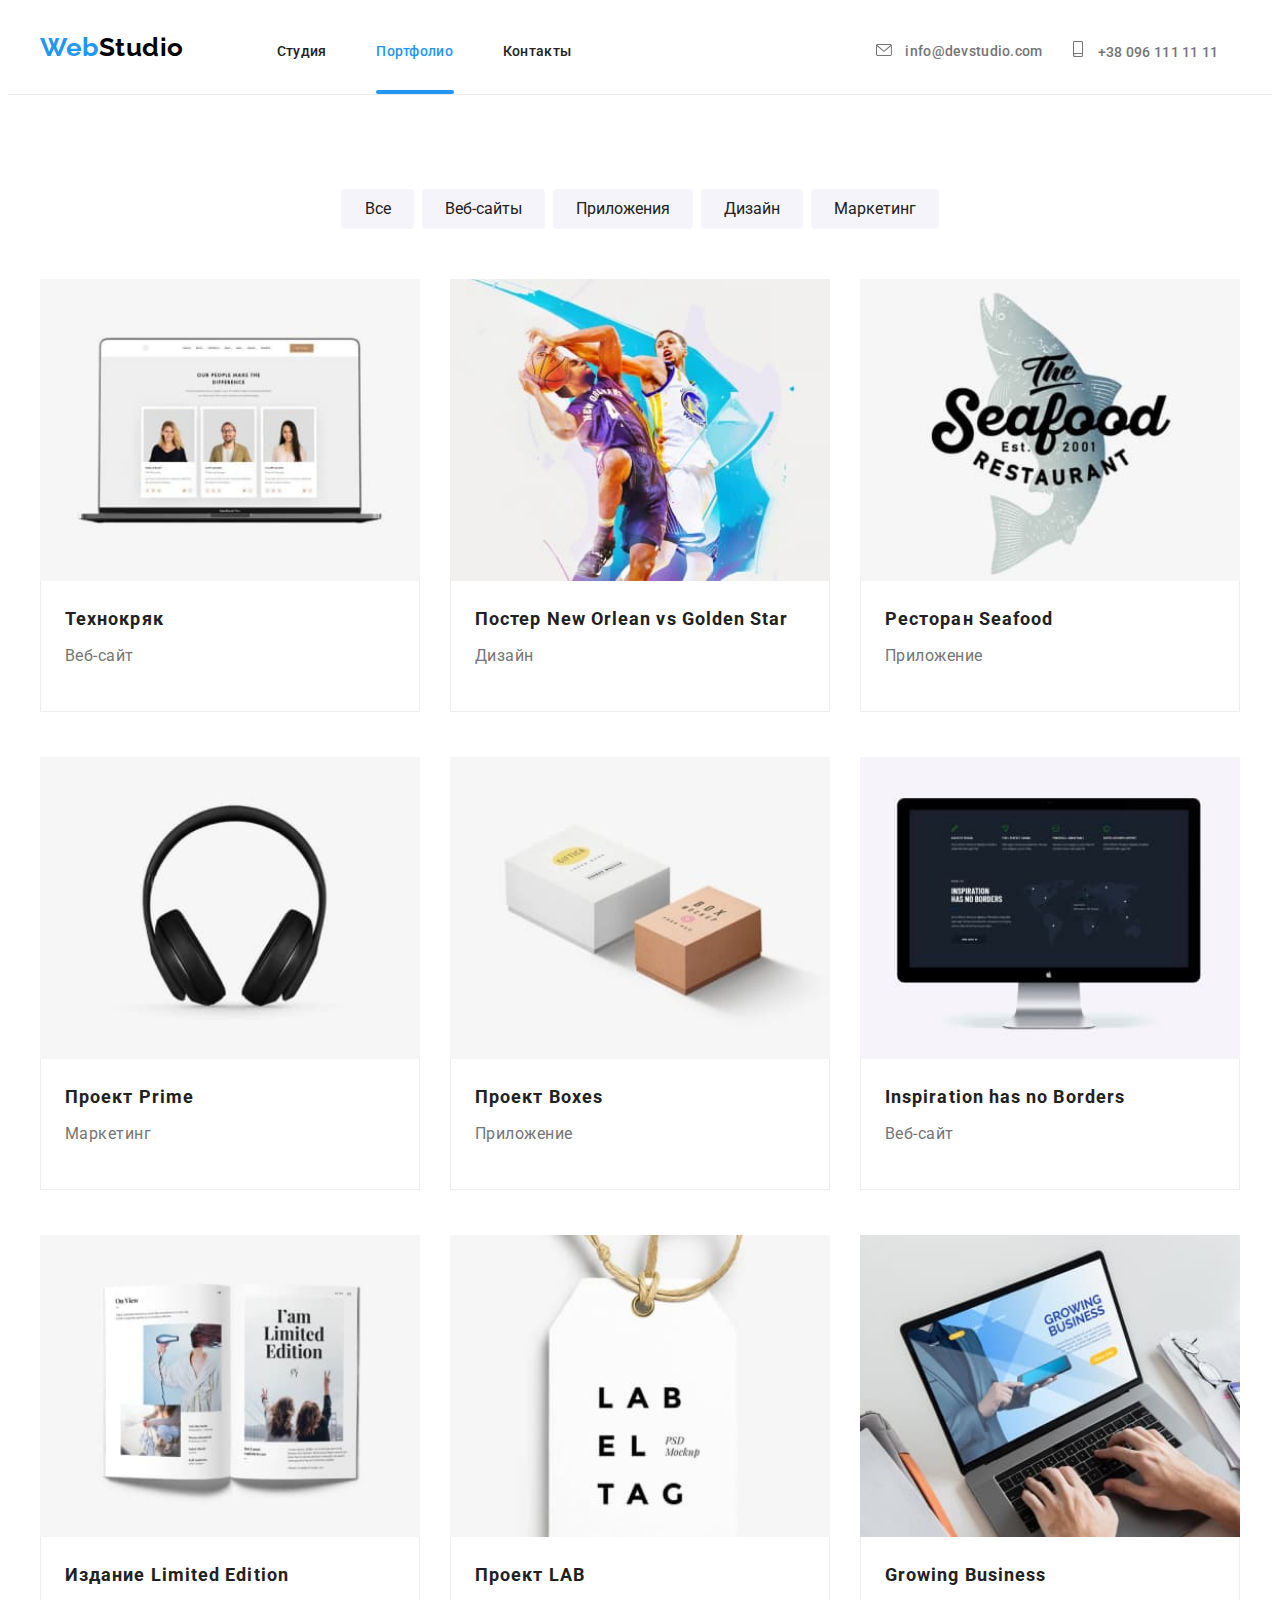
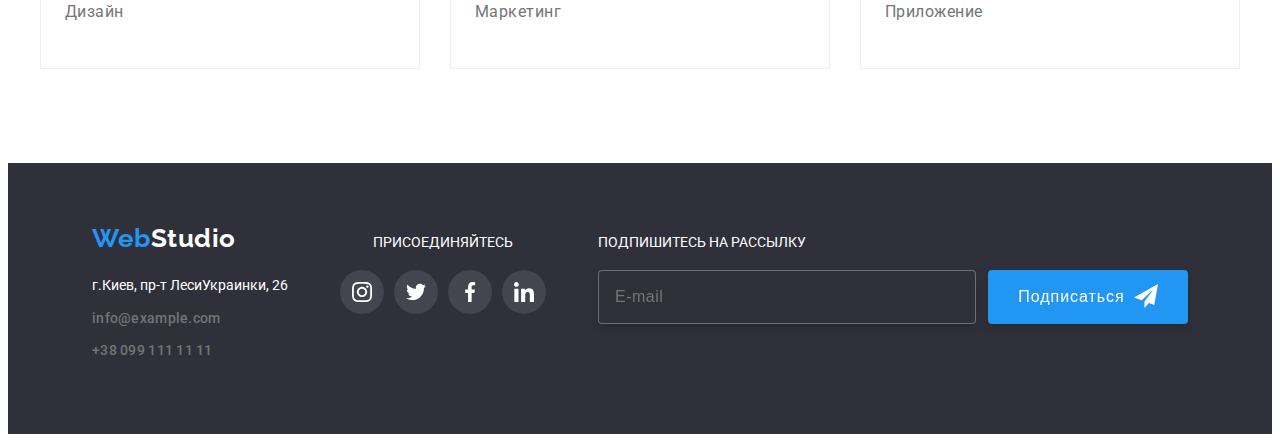
==== commit 0631d993: "Добавляет стили" ====
--- a/portfolio.html
+++ b/portfolio.html
@@ -44,7 +44,7 @@
                             <use href="./images/icons.svg#icon-envelope"></use>
                         </svg>
                         <span>info@devstudio.com</span></a></li>
-                <li class="header-contact__item"><a href="tel:+380961111111" class="header-contact__link">
+                <li class="header-contact__item"><a href="tel:+380961111111" class="header-contact__link header-contact__link--mobile">
                         <svg class="header-contact__icon" width="12" height="16">
                             <use href="./images/icons.svg#icon-smartphone"></use>
                         </svg>
@@ -298,7 +298,6 @@
             </ul>
         </div>
     </footer>
-    <script src="./js/menu.js"></script>
     <script src="./js/modal.js"></script>
     <script> (() => {
         const menuBtnRef = document.querySelector("[data-menu-button]");
--- a/css/main.min.css
+++ b/css/main.min.css
@@ -1,2 +1,2 @@
-.footer-contact__link{color:#757575;font-size:14px;font-weight:500;line-height:1.2;letter-spacing:0.02em;text-decoration:none;display:-webkit-inline-box;display:-ms-inline-flexbox;display:inline-flex;-webkit-box-align:center;-ms-flex-align:center;align-items:center;-webkit-transition:color 250ms cubic-bezier(0.4, 0, 0.2, 1);transition:color 250ms cubic-bezier(0.4, 0, 0.2, 1)}.sign-up__title,.join__title{font-size:14px;line-height:1.1;text-transform:uppercase;color:#fff;margin-bottom:20px}.basic-nav__logo,.address-footer__logo{color:#000;font-family:"Raleway",sans-serif;font-size:26px;font-weight:700;line-height:1.2;letter-spacing:0.02em;text-decoration:none}.work__title,.team-work__title,.customers__title{color:#212121;font-size:36px;font-weight:700;line-height:1.2;letter-spacing:0.03em;text-align:center;margin-bottom:50px}@media screen and (max-width: 1199px){.work__title,.team-work__title,.customers__title{font-size:28px;line-height:1.1;margin-bottom:30px}}.social-list__network,.social-footer__link{width:44px;height:44px;border-radius:50%;-webkit-transition:background-color 250ms cubic-bezier(0.4, 0, 0.2, 1);transition:background-color 250ms cubic-bezier(0.4, 0, 0.2, 1)}.hero__button,.form-sign-up__button,.modal__button{min-height:50px;min-width:200px;letter-spacing:0.06em;font-size:16px;line-height:1.9;color:#fff;border:1px solid transparent;border-radius:4px;-webkit-filter:drop-shadow(0px 4px 4px rgba(0,0,0,0.15));filter:drop-shadow(0px 4px 4px rgba(0,0,0,0.15));background-color:#2196F3;cursor:pointer;-webkit-transition:background-color 250ms cubic-bezier(0.4, 0, 0.2, 1),color 250ms cubic-bezier(0.4, 0, 0.2, 1),-webkit-box-shadow 250ms cubic-bezier(0.4, 0, 0.2, 1);transition:background-color 250ms cubic-bezier(0.4, 0, 0.2, 1),color 250ms cubic-bezier(0.4, 0, 0.2, 1),-webkit-box-shadow 250ms cubic-bezier(0.4, 0, 0.2, 1);transition:background-color 250ms cubic-bezier(0.4, 0, 0.2, 1),color 250ms cubic-bezier(0.4, 0, 0.2, 1),box-shadow 250ms cubic-bezier(0.4, 0, 0.2, 1);transition:background-color 250ms cubic-bezier(0.4, 0, 0.2, 1),color 250ms cubic-bezier(0.4, 0, 0.2, 1),box-shadow 250ms cubic-bezier(0.4, 0, 0.2, 1),-webkit-box-shadow 250ms cubic-bezier(0.4, 0, 0.2, 1)}.hero__button:hover,.hero__button:focus,.form-sign-up__button:hover,.form-sign-up__button:focus,.modal__button:hover,.modal__button:focus{background-color:#fff;color:#2196F3}body{background-color:#fff;color:#757575;font-family:"Roboto","Helvetica",sans-serif}body.modal-open{overflow:hidden}h1,h2,h3,p,ul{margin:0;padding:0;list-style:none}img{display:block;max-width:100%;height:auto}.hide{visibility:hidden;font-size:0}.container{margin:0 auto;padding:0 15px}@media screen and (min-width: 480px){.container{width:480px}}@media screen and (min-width: 768px){.container{width:768px}}@media screen and (min-width: 1200px){.container{width:1200px}}.section{padding:94px 0}.page-header{position:relative;border-bottom:1px solid #ECECEC;padding:0 15px}@media screen and (min-width: 1200px){.page-header{display:-webkit-box;display:-ms-flexbox;display:flex;-webkit-box-pack:start;-ms-flex-pack:start;justify-content:flex-start;-webkit-box-align:baseline;-ms-flex-align:baseline;align-items:baseline}}@media screen and (max-width: 767px){.basic-nav{display:-webkit-box;display:-ms-flexbox;display:flex;-webkit-box-pack:justify;-ms-flex-pack:justify;justify-content:space-between;-webkit-box-align:baseline;-ms-flex-align:baseline;align-items:baseline;padding:16px 0}}@media screen and (min-width: 768px){.basic-nav{display:-webkit-box;display:-ms-flexbox;display:flex;-webkit-box-pack:justify;-ms-flex-pack:justify;justify-content:space-between;-webkit-box-align:stretch;-ms-flex-align:stretch;align-items:stretch}}@media screen and (min-width: 1200px){.basic-nav{display:-webkit-box;display:-ms-flexbox;display:flex;-webkit-box-pack:start;-ms-flex-pack:start;justify-content:flex-start;-webkit-box-align:baseline;-ms-flex-align:baseline;align-items:baseline;padding:24px 0}}@media screen and (max-width: 767px){.site-nav{margin-bottom:302px}.site-nav__item{margin-bottom:32px}}@media screen and (min-width: 768px){.site-nav{display:-webkit-box;display:-ms-flexbox;display:flex;-webkit-box-pack:justify;-ms-flex-pack:justify;justify-content:space-between;-webkit-box-align:baseline;-ms-flex-align:baseline;align-items:baseline;padding:32px 0}}@media screen and (min-width: 1200px){.site-nav{display:-webkit-box;display:-ms-flexbox;display:flex;-webkit-box-pack:justify;-ms-flex-pack:justify;justify-content:space-between;-webkit-box-align:baseline;-ms-flex-align:baseline;align-items:baseline;padding:0}}.site-nav__item:not(:last-child){margin-right:50px}.site-nav__link{color:#212121;font-size:14px;font-weight:500;line-height:1.2;letter-spacing:0.02em;text-decoration:none;position:relative;padding-bottom:34px;-webkit-transition:color 250ms cubic-bezier(0.4, 0, 0.2, 1);transition:color 250ms cubic-bezier(0.4, 0, 0.2, 1)}@media screen and (min-width: 1200px){.site-nav__link{padding-bottom:35px}}@media screen and (max-width: 767px){.site-nav__link{font-size:40px}}.site-nav__link:hover,.site-nav__link:focus{color:#2196F3}@media screen and (min-width: 768px){.site-nav__link--first::after{width:48px}.site-nav__link--second::after{width:78px}}.site-nav__link--current{color:#2196F3}.site-nav__link--current::after{content:"";position:absolute;bottom:0;left:0;height:4px;background:#2196F3;border-radius:2px;opacity:1}.hero{padding:200px 0;text-align:center;background-color:#2F303A;display:block;max-width:1600px;background-image:-webkit-gradient(linear, left top, right top, from(rgba(47,48,58,0.4)), to(rgba(47,48,58,0.4))),url("../images/mobile.jpg");background-image:linear-gradient(to right, rgba(47,48,58,0.4), rgba(47,48,58,0.4)),url("../images/mobile.jpg");background-repeat:no-repeat;background-position:center;background-size:cover}@media screen and (min-device-pixel-ratio: 2), screen and (-webkit-min-device-pixel-ratio: 2), screen and (min-resolution: 192dpi), screen and (min-resolution: 2dppx){.hero{background-image:-webkit-gradient(linear, left top, right top, from(rgba(47,48,58,0.4)), to(rgba(47,48,58,0.4))),url("../images/mobile2x.jpg");background-image:linear-gradient(to right, rgba(47,48,58,0.4), rgba(47,48,58,0.4)),url("../images/mobile2x.jpg")}}@media screen and (min-width: 481px){.hero{background-image:-webkit-gradient(linear, left top, right top, from(rgba(47,48,58,0.4)), to(rgba(47,48,58,0.4))),url("../images/tablet.jpg");background-image:linear-gradient(to right, rgba(47,48,58,0.4), rgba(47,48,58,0.4)),url("../images/tablet.jpg")}}@media screen and (min-width: 481px) and (min-device-pixel-ratio: 2), screen and (min-width: 481px) and (-webkit-min-device-pixel-ratio: 2), screen and (min-width: 481px) and (min-resolution: 192dpi), screen and (min-width: 481px) and (min-resolution: 2dppx){.hero{background-image:-webkit-gradient(linear, left top, right top, from(rgba(47,48,58,0.4)), to(rgba(47,48,58,0.4))),url("../images/tablet2x.jpg");background-image:linear-gradient(to right, rgba(47,48,58,0.4), rgba(47,48,58,0.4)),url("../images/tablet2x.jpg")}}@media screen and (min-width: 769px){.hero{background-image:-webkit-gradient(linear, left top, right top, from(rgba(47,48,58,0.4)), to(rgba(47,48,58,0.4))),url("../images/img.fon.jpg");background-image:linear-gradient(to right, rgba(47,48,58,0.4), rgba(47,48,58,0.4)),url("../images/img.fon.jpg")}}@media screen and (min-width: 769px) and (min-device-pixel-ratio: 2), screen and (min-width: 769px) and (-webkit-min-device-pixel-ratio: 2), screen and (min-width: 769px) and (min-resolution: 192dpi), screen and (min-width: 769px) and (min-resolution: 2dppx){.hero{background-image:-webkit-gradient(linear, left top, right top, from(rgba(47,48,58,0.4)), to(rgba(47,48,58,0.4))),url("../images/img.fon2x.jpg");background-image:linear-gradient(to right, rgba(47,48,58,0.4), rgba(47,48,58,0.4)),url("../images/img.fon2x.jpg")}}.hero__title{color:#fff;font-size:44px;font-weight:900;line-height:1.4;letter-spacing:0.06em;max-width:696px;margin:auto;margin-bottom:30px}@media screen and (max-width: 1199px){.hero__title{font-size:26px;line-height:1.6;max-width:360px}}.hero__button{display:inline-block;padding:10px 32px;text-align:center}.advantages{padding-bottom:47px}@media screen and (max-width: 1199px){.advantages{padding-bottom:30px;padding-top:60px}}@media screen and (min-width: 768px){.advantage{display:-webkit-box;display:-ms-flexbox;display:flex;-webkit-box-pack:start;-ms-flex-pack:start;justify-content:flex-start;-webkit-box-align:stretch;-ms-flex-align:stretch;align-items:stretch;-ms-flex-wrap:wrap;flex-wrap:wrap;margin:-15px}}@media screen and (min-width: 1200px){.advantage{display:-webkit-box;display:-ms-flexbox;display:flex;-webkit-box-pack:justify;-ms-flex-pack:justify;justify-content:space-between;-webkit-box-align:stretch;-ms-flex-align:stretch;align-items:stretch;-ms-flex-wrap:nowrap;flex-wrap:nowrap}}@media screen and (min-width: 768px){.advantage__item{width:calc((100% - 4 * 15px) / 2);margin:15px}}@media screen and (min-width: 1200px){.advantage__item{width:calc((100% - 8 * 15px) / 4)}}@media screen and (max-width: 767px){.advantage__item:not(:last-child){margin-bottom:30px}}.advantage__title{color:#212121;font-size:14px;font-weight:700;line-height:1.2;letter-spacing:0.03em;text-transform:uppercase;margin-bottom:10px;text-align:center}@media screen and (min-width: 768px){.advantage__title{text-align:left}}.advantage__description{font-size:14px;line-height:1.7;letter-spacing:0.03em;text-align:left}.advantage__icon{display:-webkit-box;display:-ms-flexbox;display:flex;-webkit-box-pack:center;-ms-flex-pack:center;justify-content:center;-webkit-box-align:stretch;-ms-flex-align:stretch;align-items:stretch;background-color:#F5F4FA;margin-bottom:30px;padding:25px 0}.work{padding-top:47px}@media screen and (max-width: 1199px){.work{display:none}}.work-list{display:-webkit-box;display:-ms-flexbox;display:flex;-webkit-box-pack:justify;-ms-flex-pack:justify;justify-content:space-between;-webkit-box-align:stretch;-ms-flex-align:stretch;align-items:stretch}.work-list__item{display:-webkit-box;display:-ms-flexbox;display:flex;-webkit-box-pack:start;-ms-flex-pack:start;justify-content:flex-start;-webkit-box-align:stretch;-ms-flex-align:stretch;align-items:stretch;position:relative}.work-list__box{position:absolute;display:-webkit-box;display:-ms-flexbox;display:flex;-webkit-box-pack:center;-ms-flex-pack:center;justify-content:center;-webkit-box-align:center;-ms-flex-align:center;align-items:center;bottom:0;width:370px;height:70px;background:rgba(47,48,58,0.8)}.work-list__title{font-weight:bold;font-size:14px;line-height:16px;text-align:center;letter-spacing:0.03em;text-transform:uppercase;color:#fff}.team-work{padding-top:0;background-color:var(--primary-background-color);padding-bottom:47px}@media screen and (max-width: 1199px){.team-work{padding-bottom:30px}}.team{margin:-15px}@media screen and (min-width: 768px){.team{display:-webkit-box;display:-ms-flexbox;display:flex;-webkit-box-pack:start;-ms-flex-pack:start;justify-content:flex-start;-webkit-box-align:stretch;-ms-flex-align:stretch;align-items:stretch;-ms-flex-wrap:wrap;flex-wrap:wrap}}@media screen and (min-width: 1200px){.team{display:-webkit-box;display:-ms-flexbox;display:flex;-webkit-box-pack:justify;-ms-flex-pack:justify;justify-content:space-between;-webkit-box-align:stretch;-ms-flex-align:stretch;align-items:stretch;-ms-flex-wrap:nowrap;flex-wrap:nowrap}}.team__item{background-color:var(--primary-white-color);border-radius:0px 0px 4px 4px;-webkit-box-shadow:0px 1px 3px rgba(0,0,0,0.12),0px 1px 1px rgba(0,0,0,0.14),0px 2px 1px rgba(0,0,0,0.2);box-shadow:0px 1px 3px rgba(0,0,0,0.12),0px 1px 1px rgba(0,0,0,0.14),0px 2px 1px rgba(0,0,0,0.2)}@media screen and (min-width: 768px){.team__item{width:calc((100% - 4 * 15px) / 2);margin:15px}}.team-members{text-align:center;margin-top:30px;margin-bottom:30px}.team-members__name{color:#212121;font-size:16px;font-weight:500;line-height:1.2;letter-spacing:0.03em;margin-bottom:10px}.team-members__profession{font-size:16px;line-height:1.2;letter-spacing:0.03em;margin-bottom:16px}.customers{padding-top:47px}@media screen and (max-width: 1199px){.customers{padding-top:30px;padding-bottom:60px}}.customers-list{display:-webkit-box;display:-ms-flexbox;display:flex;-webkit-box-pack:center;-ms-flex-pack:center;justify-content:center;-webkit-box-align:center;-ms-flex-align:center;align-items:center;-ms-flex-wrap:wrap;flex-wrap:wrap;margin:-15px}@media screen and (min-width: 768px){.customers-list{display:-webkit-box;display:-ms-flexbox;display:flex;-webkit-box-pack:center;-ms-flex-pack:center;justify-content:center;-webkit-box-align:center;-ms-flex-align:center;align-items:center;-ms-flex-wrap:wrap;flex-wrap:wrap}}@media screen and (min-width: 1200px){.customers-list{display:-webkit-box;display:-ms-flexbox;display:flex;-webkit-box-pack:justify;-ms-flex-pack:justify;justify-content:space-between;-webkit-box-align:stretch;-ms-flex-align:stretch;align-items:stretch}}.customers-list__link:hover .customers-list__icon,.customers-list__link:focus .customers-list__icon{fill:#2196F3}.customers-list__item{width:calc((100% - 4 * 15px) / 2);margin:15px}@media screen and (min-width: 768px){.customers-list__item{width:calc((100% - 6 * 15px) / 3)}}@media screen and (min-width: 1200px){.customers-list__item{width:calc((100% - 12 * 15px) / 6)}}.customers-list__link{display:-webkit-box;display:-ms-flexbox;display:flex;-webkit-box-pack:center;-ms-flex-pack:center;justify-content:center;-webkit-box-align:center;-ms-flex-align:center;align-items:center;width:170px;height:92px;padding:16px 32px;border:1px solid #AFB1B8;border-radius:4px;-webkit-transition:border 250ms cubic-bezier(0.4, 0, 0.2, 1);transition:border 250ms cubic-bezier(0.4, 0, 0.2, 1)}.customers-list__link:hover,.customers-list__link:focus{border:1px solid #2196F3}.customers-list__icon{fill:#AFB1B8;-webkit-transition:fill 250ms cubic-bezier(0.4, 0, 0.2, 1);transition:fill 250ms cubic-bezier(0.4, 0, 0.2, 1)}@media screen and (min-width: 768px){.projects{display:-webkit-box;display:-ms-flexbox;display:flex;-webkit-box-pack:start;-ms-flex-pack:start;justify-content:flex-start;-webkit-box-align:stretch;-ms-flex-align:stretch;align-items:stretch;-ms-flex-wrap:wrap;flex-wrap:wrap;margin:-15px}}.projects__item{display:-webkit-box;display:-ms-flexbox;display:flex;-webkit-box-orient:vertical;-webkit-box-direction:normal;-ms-flex-direction:column;flex-direction:column;cursor:pointer;-webkit-transition:-webkit-box-shadow 250ms cubic-bezier(0.4, 0, 0.2, 1);transition:-webkit-box-shadow 250ms cubic-bezier(0.4, 0, 0.2, 1);transition:box-shadow 250ms cubic-bezier(0.4, 0, 0.2, 1);transition:box-shadow 250ms cubic-bezier(0.4, 0, 0.2, 1), -webkit-box-shadow 250ms cubic-bezier(0.4, 0, 0.2, 1)}@media screen and (max-width: 768px){.projects__item:not(:last-child){margin-bottom:30px}}@media screen and (min-width: 768px){.projects__item{width:calc((100% - 4 * 15px) / 2);margin:15px}}.projects__item:hover,.projects__item:focus{-webkit-box-shadow:0px 1px 1px rgba(0,0,0,0.12),0px 4px 4px rgba(0,0,0,0.06),1px 4px 6px rgba(0,0,0,0.16);box-shadow:0px 1px 1px rgba(0,0,0,0.12),0px 4px 4px rgba(0,0,0,0.06),1px 4px 6px rgba(0,0,0,0.16)}@media screen and (min-width: 1200px){.projects__item{width:calc((100% - 6 * 15px) / 3);margin:15px}.projects__item:not(:nth-last-child(-n+3)){margin-bottom:30px}}.projects__thumb{position:relative;overflow:hidden}.projects__overlay{display:inline-block;position:absolute;padding:63px 24px;top:0;left:0;width:100%;height:100%;-webkit-transform:translateY(100%);transform:translateY(100%);background-color:rgba(33,150,243,0.9);opacity:0;-webkit-transition:all 250ms cubic-bezier(0.4, 0, 0.2, 1);transition:all 250ms cubic-bezier(0.4, 0, 0.2, 1)}.projects__item:hover .projects__overlay{-webkit-transform:translateY(0);transform:translateY(0);opacity:1}.projects__content{font-size:18px;line-height:1.5;letter-spacing:0.03em;text-align:left;color:#fff}.projects__caption{padding:20px 24px;border:1px solid #eee;border-top:none;-webkit-box-flex:1;-ms-flex-positive:1;flex-grow:1}.projects__title{color:#212121;font-size:18px;font-weight:700;line-height:2;letter-spacing:0.06em;margin-bottom:4px}.projects__description{font-size:16px;line-height:1.9;letter-spacing:0.03em;margin-bottom:20px}.footer{background-color:#2F303A;padding-top:60px;padding-bottom:60px;text-align:center}@media screen and (min-width: 768px){.footer-content{display:-webkit-box;display:-ms-flexbox;display:flex;-webkit-box-pack:start;-ms-flex-pack:start;justify-content:flex-start;-webkit-box-align:baseline;-ms-flex-align:baseline;align-items:baseline;-ms-flex-wrap:wrap;flex-wrap:wrap}}@media screen and (min-width: 1200px){.footer-content{display:-webkit-box;display:-ms-flexbox;display:flex;-webkit-box-pack:start;-ms-flex-pack:start;justify-content:flex-start;-webkit-box-align:baseline;-ms-flex-align:baseline;align-items:baseline}}.address-footer{margin-left:auto;margin-right:auto;margin-bottom:60px;text-align:center}@media screen and (min-width: 768px) and (max-width: 1199px){.address-footer{margin-left:0;text-align:left}}@media screen and (min-width: 1200px){.address-footer{margin-bottom:0}}.footer-contact{font-size:14px;line-height:1.7;font-style:normal}.footer-contact__item{margin-bottom:9px;display:block}.footer-contact__item:last-child{margin-bottom:0}.footer-contact__address-link{color:#fff;text-decoration:none;-webkit-transition:color 250ms cubic-bezier(0.4, 0, 0.2, 1);transition:color 250ms cubic-bezier(0.4, 0, 0.2, 1)}.footer-contact__address-link:hover,.footer-contact__address-link:focus{color:#2196F3}.footer-contact__link:hover,.footer-contact__link:focus{color:#2196F3}.backdrop{position:fixed;top:0;left:0;width:100%;height:100%;background-color:rgba(0,0,0,0.2);opacity:1;-webkit-transition:opacity 250ms cubic-bezier(0.4, 0, 0.2, 1);transition:opacity 250ms cubic-bezier(0.4, 0, 0.2, 1);overflow-y:scroll;padding:94px 15px;z-index:1000}.backdrop.is-hidden{visibility:visible;opacity:0;pointer-events:none}.backdrop.is-hidden .modal{-webkit-transform:translate(-50%, -50%) scale(0.5);transform:translate(-50%, -50%) scale(0.5)}.modal{position:absolute;top:50%;left:50%;-webkit-transform:translate(-50%, -50%) scale(1);transform:translate(-50%, -50%) scale(1);background-color:#fff;-webkit-box-shadow:0px 1px 3px rgba(0,0,0,0.12),0px 1px 1px rgba(0,0,0,0.14),0px 2px 1px rgba(0,0,0,0.2);box-shadow:0px 1px 3px rgba(0,0,0,0.12),0px 1px 1px rgba(0,0,0,0.14),0px 2px 1px rgba(0,0,0,0.2);border-radius:4px;padding:40px;max-width:528px;width:100%;-webkit-transition:-webkit-transform 250ms cubic-bezier(0.4, 0, 0.2, 1);transition:-webkit-transform 250ms cubic-bezier(0.4, 0, 0.2, 1);transition:transform 250ms cubic-bezier(0.4, 0, 0.2, 1);transition:transform 250ms cubic-bezier(0.4, 0, 0.2, 1), -webkit-transform 250ms cubic-bezier(0.4, 0, 0.2, 1)}@media screen and (max-width: 1199px){.modal{max-width:450px}}.modal__title{font-size:20px;font-weight:700;line-height:1.1;letter-spacing:0.03em;color:#000;margin-bottom:12px}.modal__close-button{position:absolute;display:-webkit-box;display:-ms-flexbox;display:flex;-webkit-box-pack:center;-ms-flex-pack:center;justify-content:center;-webkit-box-align:center;-ms-flex-align:center;align-items:center;padding:0;cursor:pointer;width:30px;height:30px;top:8px;right:8px;background-color:#fff;border:1px solid rgba(0,0,0,0.1);border-radius:50px}.modal__close-button:hover .modal__icon,.modal__close-button:hover .modal__icon{fill:#2196F3}.modal__icon{-webkit-transition:fill 250ms cubic-bezier(0.4, 0, 0.2, 1);transition:fill 250ms cubic-bezier(0.4, 0, 0.2, 1)}@media screen and (min-width: 768px){.header-contact{margin-left:88px;padding:21px 0}}@media screen and (min-width: 1200px){.header-contact{margin-left:305px;display:-webkit-box;display:-ms-flexbox;display:flex;-webkit-box-pack:start;-ms-flex-pack:start;justify-content:flex-start;-webkit-box-align:stretch;-ms-flex-align:stretch;align-items:stretch;padding:0}}.header-contact__item{margin-bottom:10px}@media screen and (min-width: 768px){.header-contact__item:last-child{margin-bottom:0px}}@media screen and (min-width: 1200px){.header-contact{margin-bottom:0px}}.header-contact__link{color:#757575;font-size:24px;font-weight:500;line-height:1.2;letter-spacing:0.02em;text-decoration:none;-webkit-transition:all 250ms cubic-bezier(0.4, 0, 0.2, 1);transition:all 250ms cubic-bezier(0.4, 0, 0.2, 1)}.header-contact__link:hover,.header-contact__link:focus{color:#2196F3}@media screen and (max-width: 767px){.header-contact{display:-webkit-box;display:-ms-flexbox;display:flex;-webkit-box-pack:start;-ms-flex-pack:start;justify-content:flex-start;-webkit-box-align:stretch;-ms-flex-align:stretch;align-items:stretch;-webkit-box-orient:vertical;-webkit-box-direction:reverse;-ms-flex-direction:column-reverse;flex-direction:column-reverse;margin-bottom:64px}.header-contact__icon{visibility:hidden}.header-contact__link:hover,.header-contact__link:focus{color:#2196F3;font-size:34px}}.header-contact__link:hover,.header-contact__link:focus{color:#2196F3}.header-contact__link{font-size:14px}.header-contact__link:hover .header-contact__icon,.header-contact__link:focus .header-contact__icon{fill:#2196F3}.header-contact__icon,.header-contact__icon{fill:#757575;margin-right:10px;-webkit-transition:fill 250ms cubic-bezier(0.4, 0, 0.2, 1);transition:fill 250ms cubic-bezier(0.4, 0, 0.2, 1)}@media screen and (min-width: 1200px){.header-contact{position:static;display:-webkit-box;display:-ms-flexbox;display:flex;-webkit-box-pack:start;-ms-flex-pack:start;justify-content:flex-start;-webkit-box-align:stretch;-ms-flex-align:stretch;align-items:stretch}.header-contact__item:not(:first-child){margin-left:30px}}@media screen and (max-width: 1199px){.portfolio{padding:60px 0}}@media screen and (min-width: 480px){.filters{display:-webkit-box;display:-ms-flexbox;display:flex;-webkit-box-pack:start;-ms-flex-pack:start;justify-content:flex-start;-webkit-box-align:stretch;-ms-flex-align:stretch;align-items:stretch;-ms-flex-wrap:wrap;flex-wrap:wrap}}@media screen and (min-width: 768px){.filters{display:-webkit-box;display:-ms-flexbox;display:flex;-webkit-box-pack:center;-ms-flex-pack:center;justify-content:center;-webkit-box-align:stretch;-ms-flex-align:stretch;align-items:stretch;-ms-flex-wrap:nowrap;flex-wrap:nowrap}}.filters__item:not(:last-child){margin-right:8px}.filters__button{display:inline-block;border-radius:4px;padding:6px 22px;min-width:73px;text-align:center;margin-bottom:50px;color:#212121;background-color:#F5F4FA;border:1px solid transparent;cursor:pointer;font-family:inherit;font-size:16px;line-height:1.6;-webkit-transition:all 250ms cubic-bezier(0.4, 0, 0.2, 1);transition:all 250ms cubic-bezier(0.4, 0, 0.2, 1);margin-bottom:40px}@media screen and (min-width: 768px){.filters__button{margin-bottom:30px}}@media screen and (min-width: 1200px){.filters__button{margin-bottom:50px}}.filters__button:hover,.filters__button:focus{color:#fff;background-color:#2196F3;-webkit-box-shadow:0px 3px 1px rgba(0,0,0,0.1),0px 1px 2px rgba(0,0,0,0.08),0px 2px 2px rgba(0,0,0,0.12);box-shadow:0px 3px 1px rgba(0,0,0,0.1),0px 1px 2px rgba(0,0,0,0.08),0px 2px 2px rgba(0,0,0,0.12)}@media screen and (min-width: 768px){.sign-up{margin:0 auto}}@media screen and (min-width: 1200px){.sign-up{margin-left:auto}}.sign-up__title{text-align:center}@media screen and (min-width: 768px){.form-sign-up{display:-webkit-box;display:-ms-flexbox;display:flex;-webkit-box-pack:center;-ms-flex-pack:center;justify-content:center;-webkit-box-align:center;-ms-flex-align:center;align-items:center;-webkit-box-orient:vertical;-webkit-box-direction:normal;-ms-flex-direction:column;flex-direction:column}}@media screen and (min-width: 1200px){.form-sign-up{display:-webkit-box;display:-ms-flexbox;display:flex;-webkit-box-pack:start;-ms-flex-pack:start;justify-content:flex-start;-webkit-box-align:stretch;-ms-flex-align:stretch;align-items:stretch;-webkit-box-orient:horizontal;-webkit-box-direction:normal;-ms-flex-direction:row;flex-direction:row}}.form-sign-up__input{height:50px;width:100%;margin-bottom:20px;border:1px solid rgba(255,255,255,0.3);-webkit-filter:drop-shadow(0px 4px 4px rgba(0,0,0,0.15));filter:drop-shadow(0px 4px 4px rgba(0,0,0,0.15));border-radius:4px;background:#2f303a;padding-left:16px;cursor:pointer;font-size:16px;line-height:1.2;letter-spacing:0.03em;color:rgba(255,255,255,0.6);color:#fff;-webkit-transition:border 250ms cubic-bezier(0.4, 0, 0.2, 1);transition:border 250ms cubic-bezier(0.4, 0, 0.2, 1)}@media screen and (min-width: 768px){.form-sign-up__input{width:450px}}@media screen and (min-width: 1200px){.form-sign-up__input{width:358px;margin-right:12px;margin-bottom:0}}.form-sign-up__input:hover{border-color:#2196F3}.form-sign-up__button{position:relative;padding:10px 62px 10px 29px}.form-sign-up__button:hover .form-sign-up__icon,.form-sign-up__button:focus .form-sign-up__icon{fill:#2196F3}.form-sign-up__icon{fill:#fff;position:absolute;top:13px;right:29px;-webkit-transition:fill 250ms cubic-bezier(0.4, 0, 0.2, 1);transition:fill 250ms cubic-bezier(0.4, 0, 0.2, 1)}.form-field{display:-webkit-box;display:-ms-flexbox;display:flex;-webkit-box-pack:start;-ms-flex-pack:start;justify-content:flex-start;-webkit-box-align:stretch;-ms-flex-align:stretch;align-items:stretch;-webkit-box-orient:vertical;-webkit-box-direction:normal;-ms-flex-direction:column;flex-direction:column;text-align:left;margin-bottom:10px}.form-field__label{font-size:12px;line-height:1.2;margin-bottom:5px}.form-field__box{position:relative}.form-field__input{width:100%;border:1px solid rgba(33,33,33,0.2);border-radius:4px;padding:13px 20px 13px 42px;-webkit-transition:border 250ms cubic-bezier(0.4, 0, 0.2, 1);transition:border 250ms cubic-bezier(0.4, 0, 0.2, 1)}.form-field__input:hover,.form-field__input:focus{border-color:#2196F3;cursor:pointer}.form-field__icon{position:absolute;top:50%;left:5%;-webkit-transform:translate(-50%, -50%);transform:translate(-50%, -50%);-webkit-transition:fill 250ms cubic-bezier(0.4, 0, 0.2, 1);transition:fill 250ms cubic-bezier(0.4, 0, 0.2, 1)}.form-field__input:hover ~ .form-field__icon,.form-field__input:focus ~ .form-field__icon{fill:#2196F3}.form-field__textarea{resize:none;width:100%;height:120px;border:1px solid rgba(33,33,33,0.2);border-radius:4px;font-size:14px;margin-bottom:20px;padding:12px 16px;-webkit-transition:border-color 250ms cubic-bezier(0.4, 0, 0.2, 1);transition:border-color 250ms cubic-bezier(0.4, 0, 0.2, 1)}.form-field__textarea:hover,.form-field__textarea:focus{border-color:#2196F3;cursor:pointer}.checkbox{text-align:left;font-size:14px;line-height:1.7;letter-spacing:0.03em;display:-webkit-box;display:-ms-flexbox;display:flex;-webkit-box-pack:center;-ms-flex-pack:center;justify-content:center;-webkit-box-align:center;-ms-flex-align:center;align-items:center;margin-bottom:30px}@media screen and (max-width: 1199px){.checkbox{font-size:12px}}.checkbox__input{position:absolute;clip:rect(0 0 0 0);width:1px;height:1px;margin:-1px;-webkit-transition:all 250ms cubic-bezier(0.4, 0, 0.2, 1);transition:all 250ms cubic-bezier(0.4, 0, 0.2, 1)}.checkbox__icon{fill:#fff;border:solid #000;border-radius:2px;margin-right:9px;-webkit-transition:fill 250ms cubic-bezier(0.4, 0, 0.2, 1);transition:fill 250ms cubic-bezier(0.4, 0, 0.2, 1)}.checkbox__input:checked+.checkbox__icon{background-color:#2196F3;fill:#2196F3;border:solid #2196F3}.checkbox__link{color:#2196F3;margin-left:3px}.modal__button{-webkit-box-shadow:0px 4px 4px rgba(0,0,0,0.15);box-shadow:0px 4px 4px rgba(0,0,0,0.15);display:inline-block;padding:10px 32px;text-align:center}.basic-nav__logo--blue{color:#2196F3}@media screen and (min-width: 768px) and (max-width: 1199px){.basic-nav__logo{padding:26px 0}}.address-footer__logo{display:block;margin-bottom:20px}.address-footer__logo--blue{color:#2196F3}.address-footer__logo--white{color:#fff}.social-list{display:-webkit-box;display:-ms-flexbox;display:flex;-webkit-box-pack:center;-ms-flex-pack:center;justify-content:center;-webkit-box-align:stretch;-ms-flex-align:stretch;align-items:stretch;padding-left:30px;padding-right:30px}.social-list__network{display:-webkit-box;display:-ms-flexbox;display:flex;-webkit-box-pack:center;-ms-flex-pack:center;justify-content:center;-webkit-box-align:center;-ms-flex-align:center;align-items:center}.social-list__network:focus,.social-list__network:hover{background-color:#2196F3}.social-list__icon{fill:#AFB1B8;-webkit-transition:fill 250ms cubic-bezier(0.4, 0, 0.2, 1);transition:fill 250ms cubic-bezier(0.4, 0, 0.2, 1)}.social-list__network:hover .social-list__icon,.social-list__network:focus .social-list__icon{fill:#fff}.join__title{text-align:center}.social-footer{display:-webkit-box;display:-ms-flexbox;display:flex;-webkit-box-pack:center;-ms-flex-pack:center;justify-content:center;-webkit-box-align:stretch;-ms-flex-align:stretch;align-items:stretch;margin-bottom:60px}.social-footer__item:not(:last-child){margin-right:10px}.social-footer__link{display:-webkit-box;display:-ms-flexbox;display:flex;-webkit-box-pack:center;-ms-flex-pack:center;justify-content:center;-webkit-box-align:center;-ms-flex-align:center;align-items:center;background-color:#FFFFFF1A}.social-footer__link:hover,.social-footer__link:focus{background-color:#2196F3}.social-footer__icon{fill:#fff}.mobile-list{display:-webkit-box;display:-ms-flexbox;display:flex;-webkit-box-pack:center;-ms-flex-pack:center;justify-content:center;-webkit-box-align:center;-ms-flex-align:center;align-items:center}.mobile-list__item{border:5 px solid #757575}.mobile-list__link{font-size:18px;line-height:1.2;letter-spacing:0.02em;color:#2196F3;text-decoration:none;padding:0 20px;border-right:1px solid #757575}@media screen and (min-width: 768px){.mobile-list{display:none}}.menu-button{display:-webkit-box;display:-ms-flexbox;display:flex;-webkit-box-pack:center;-ms-flex-pack:center;justify-content:center;-webkit-box-align:center;-ms-flex-align:center;align-items:center;margin:0;padding:0;border:none;background-color:transparent;z-index:999;width:40px;height:40px}.menu-button:hover,.menu-button:focus{fill:#2196F3}@media screen and (min-width: 768px){.menu-button{display:none}}.icon-menu .navigation-close{-webkit-transition:fill 250ms cubic-bezier(0.4, 0, 0.2, 1);transition:fill 250ms cubic-bezier(0.4, 0, 0.2, 1)}.menu-button .navigation-close{display:none}.menu-button.is-open .navigation-close{display:block}.menu-button.is-open .icon-menu{display:none}.menu-container{background-color:#fff;z-index:998}@media screen and (max-width: 767px){.menu-container{display:none;position:absolute;top:0;left:0;width:100%;padding:48px 40px;font-size:40px}.menu-container.is-open{display:block}}@media screen and (min-width: 767px) and (max-width: 1199px){.menu-container{position:relative;display:-webkit-box;display:-ms-flexbox;display:flex;height:80px}}@media screen and (min-width: 1200px){.menu-container{margin-left:93px;display:-webkit-box;display:-ms-flexbox;display:flex;-webkit-box-pack:start;-ms-flex-pack:start;justify-content:flex-start;-webkit-box-align:baseline;-ms-flex-align:baseline;align-items:baseline;position:static}}
+.footer-contact__link{color:#757575;font-size:14px;font-weight:500;line-height:1.2;letter-spacing:0.02em;text-decoration:none;display:-webkit-inline-box;display:-ms-inline-flexbox;display:inline-flex;-webkit-box-align:center;-ms-flex-align:center;align-items:center;-webkit-transition:color 250ms cubic-bezier(0.4, 0, 0.2, 1);transition:color 250ms cubic-bezier(0.4, 0, 0.2, 1)}.sign-up__title,.join__title{font-size:14px;line-height:1.1;text-transform:uppercase;color:#fff;margin-bottom:20px}.basic-nav__logo,.address-footer__logo{color:#000;font-family:"Raleway",sans-serif;font-size:26px;font-weight:700;line-height:1.2;letter-spacing:0.02em;text-decoration:none}.work__title,.team-work__title,.customers__title{color:#212121;font-size:36px;font-weight:700;line-height:1.2;letter-spacing:0.03em;text-align:center;margin-bottom:50px}@media screen and (max-width: 1199px){.work__title,.team-work__title,.customers__title{font-size:28px;line-height:1.1;margin-bottom:30px}}.social-list__network,.social-footer__link{width:44px;height:44px;border-radius:50%;-webkit-transition:background-color 250ms cubic-bezier(0.4, 0, 0.2, 1);transition:background-color 250ms cubic-bezier(0.4, 0, 0.2, 1)}.hero__button,.form-sign-up__button,.modal__button{min-height:50px;min-width:200px;letter-spacing:0.06em;font-size:16px;line-height:1.9;color:#fff;border:1px solid transparent;border-radius:4px;-webkit-filter:drop-shadow(0px 4px 4px rgba(0,0,0,0.15));filter:drop-shadow(0px 4px 4px rgba(0,0,0,0.15));background-color:#2196F3;cursor:pointer;-webkit-transition:background-color 250ms cubic-bezier(0.4, 0, 0.2, 1),color 250ms cubic-bezier(0.4, 0, 0.2, 1),-webkit-box-shadow 250ms cubic-bezier(0.4, 0, 0.2, 1);transition:background-color 250ms cubic-bezier(0.4, 0, 0.2, 1),color 250ms cubic-bezier(0.4, 0, 0.2, 1),-webkit-box-shadow 250ms cubic-bezier(0.4, 0, 0.2, 1);transition:background-color 250ms cubic-bezier(0.4, 0, 0.2, 1),color 250ms cubic-bezier(0.4, 0, 0.2, 1),box-shadow 250ms cubic-bezier(0.4, 0, 0.2, 1);transition:background-color 250ms cubic-bezier(0.4, 0, 0.2, 1),color 250ms cubic-bezier(0.4, 0, 0.2, 1),box-shadow 250ms cubic-bezier(0.4, 0, 0.2, 1),-webkit-box-shadow 250ms cubic-bezier(0.4, 0, 0.2, 1)}.hero__button:hover,.hero__button:focus,.form-sign-up__button:hover,.form-sign-up__button:focus,.modal__button:hover,.modal__button:focus{background-color:#fff;color:#2196F3}body{background-color:#fff;color:#757575;font-family:"Roboto","Helvetica",sans-serif}body.modal-open{overflow:hidden}h1,h2,h3,p,ul{margin:0;padding:0;list-style:none}img{display:block;width:100%;height:auto}.hide{visibility:hidden;font-size:0}.container{margin:0 auto;padding:0 15px}@media screen and (min-width: 768px){.container{width:100%}}@media screen and (min-width: 1200px){.container{width:1200px}}.section{padding:94px 0}.page-header{position:relative;border-bottom:1px solid #ECECEC}@media screen and (max-width: 768px){.page-header{padding:16px 0}}@media screen and (min-width: 1200px){.page-header{display:-webkit-box;display:-ms-flexbox;display:flex;-webkit-box-pack:start;-ms-flex-pack:start;justify-content:flex-start;-webkit-box-align:baseline;-ms-flex-align:baseline;align-items:baseline}}@media screen and (max-width: 767px){.basic-nav{display:-webkit-box;display:-ms-flexbox;display:flex;-webkit-box-pack:justify;-ms-flex-pack:justify;justify-content:space-between;-webkit-box-align:baseline;-ms-flex-align:baseline;align-items:baseline}}@media screen and (min-width: 768px){.basic-nav{display:-webkit-box;display:-ms-flexbox;display:flex;-webkit-box-pack:justify;-ms-flex-pack:justify;justify-content:space-between;-webkit-box-align:stretch;-ms-flex-align:stretch;align-items:stretch}}@media screen and (min-width: 1200px){.basic-nav{display:-webkit-box;display:-ms-flexbox;display:flex;-webkit-box-pack:start;-ms-flex-pack:start;justify-content:flex-start;-webkit-box-align:baseline;-ms-flex-align:baseline;align-items:baseline;padding:24px 0}}@media screen and (max-width: 767px){.site-nav{margin-bottom:302px}.site-nav__item{margin-bottom:32px}}@media screen and (min-width: 768px){.site-nav{display:-webkit-box;display:-ms-flexbox;display:flex;-webkit-box-pack:justify;-ms-flex-pack:justify;justify-content:space-between;-webkit-box-align:baseline;-ms-flex-align:baseline;align-items:baseline;padding:32px 0}}@media screen and (min-width: 1200px){.site-nav{display:-webkit-box;display:-ms-flexbox;display:flex;-webkit-box-pack:justify;-ms-flex-pack:justify;justify-content:space-between;-webkit-box-align:baseline;-ms-flex-align:baseline;align-items:baseline;padding:0}}.site-nav__item:not(:last-child){margin-right:50px}.site-nav__link{color:#212121;font-size:14px;font-weight:500;line-height:1.2;letter-spacing:0.02em;text-decoration:none;position:relative;padding-bottom:34px;-webkit-transition:color 250ms cubic-bezier(0.4, 0, 0.2, 1);transition:color 250ms cubic-bezier(0.4, 0, 0.2, 1)}@media screen and (min-width: 1200px){.site-nav__link{padding-bottom:35px}}@media screen and (max-width: 767px){.site-nav__link{font-size:40px}}.site-nav__link:hover,.site-nav__link:focus{color:#2196F3}@media screen and (min-width: 768px){.site-nav__link--first::after{width:48px}.site-nav__link--second::after{width:78px}}.site-nav__link--current{color:#2196F3}.site-nav__link--current::after{content:"";position:absolute;bottom:0;left:0;height:4px;background:#2196F3;border-radius:2px;opacity:1}.hero{padding:200px 0;text-align:center;background-color:#2F303A;display:block;max-width:1600px;background-image:-webkit-gradient(linear, left top, right top, from(rgba(47,48,58,0.4)), to(rgba(47,48,58,0.4))),url("../images/mobile.jpg");background-image:linear-gradient(to right, rgba(47,48,58,0.4), rgba(47,48,58,0.4)),url("../images/mobile.jpg");background-repeat:no-repeat;background-position:center;background-size:cover}@media screen and (min-device-pixel-ratio: 2), screen and (-webkit-min-device-pixel-ratio: 2), screen and (min-resolution: 192dpi), screen and (min-resolution: 2dppx){.hero{background-image:-webkit-gradient(linear, left top, right top, from(rgba(47,48,58,0.4)), to(rgba(47,48,58,0.4))),url("../images/mobile2x.jpg");background-image:linear-gradient(to right, rgba(47,48,58,0.4), rgba(47,48,58,0.4)),url("../images/mobile2x.jpg")}}@media screen and (min-width: 481px){.hero{background-image:-webkit-gradient(linear, left top, right top, from(rgba(47,48,58,0.4)), to(rgba(47,48,58,0.4))),url("../images/tablet.jpg");background-image:linear-gradient(to right, rgba(47,48,58,0.4), rgba(47,48,58,0.4)),url("../images/tablet.jpg")}}@media screen and (min-width: 481px) and (min-device-pixel-ratio: 2), screen and (min-width: 481px) and (-webkit-min-device-pixel-ratio: 2), screen and (min-width: 481px) and (min-resolution: 192dpi), screen and (min-width: 481px) and (min-resolution: 2dppx){.hero{background-image:-webkit-gradient(linear, left top, right top, from(rgba(47,48,58,0.4)), to(rgba(47,48,58,0.4))),url("../images/tablet2x.jpg");background-image:linear-gradient(to right, rgba(47,48,58,0.4), rgba(47,48,58,0.4)),url("../images/tablet2x.jpg")}}@media screen and (min-width: 769px){.hero{background-image:-webkit-gradient(linear, left top, right top, from(rgba(47,48,58,0.4)), to(rgba(47,48,58,0.4))),url("../images/img.fon.jpg");background-image:linear-gradient(to right, rgba(47,48,58,0.4), rgba(47,48,58,0.4)),url("../images/img.fon.jpg")}}@media screen and (min-width: 769px) and (min-device-pixel-ratio: 2), screen and (min-width: 769px) and (-webkit-min-device-pixel-ratio: 2), screen and (min-width: 769px) and (min-resolution: 192dpi), screen and (min-width: 769px) and (min-resolution: 2dppx){.hero{background-image:-webkit-gradient(linear, left top, right top, from(rgba(47,48,58,0.4)), to(rgba(47,48,58,0.4))),url("../images/img.fon2x.jpg");background-image:linear-gradient(to right, rgba(47,48,58,0.4), rgba(47,48,58,0.4)),url("../images/img.fon2x.jpg")}}.hero__title{color:#fff;font-size:44px;font-weight:900;line-height:1.4;letter-spacing:0.06em;max-width:696px;margin:auto;margin-bottom:30px}@media screen and (max-width: 1199px){.hero__title{font-size:26px;line-height:1.6;max-width:360px}}.hero__button{display:inline-block;padding:10px 32px;text-align:center}.advantages{padding-bottom:47px}@media screen and (max-width: 1199px){.advantages{padding-bottom:30px;padding-top:60px}}@media screen and (min-width: 768px){.advantage{display:-webkit-box;display:-ms-flexbox;display:flex;-webkit-box-pack:start;-ms-flex-pack:start;justify-content:flex-start;-webkit-box-align:stretch;-ms-flex-align:stretch;align-items:stretch;-ms-flex-wrap:wrap;flex-wrap:wrap;margin:-15px}}@media screen and (min-width: 1200px){.advantage{display:-webkit-box;display:-ms-flexbox;display:flex;-webkit-box-pack:justify;-ms-flex-pack:justify;justify-content:space-between;-webkit-box-align:stretch;-ms-flex-align:stretch;align-items:stretch;-ms-flex-wrap:nowrap;flex-wrap:nowrap}}@media screen and (min-width: 768px){.advantage__item{width:calc((100% - 4 * 15px) / 2);margin:15px}}@media screen and (min-width: 1200px){.advantage__item{width:calc((100% - 8 * 15px) / 4)}}@media screen and (max-width: 767px){.advantage__item:not(:last-child){margin-bottom:30px}}.advantage__title{color:#212121;font-size:14px;font-weight:700;line-height:1.2;letter-spacing:0.03em;text-transform:uppercase;margin-bottom:10px;text-align:center}@media screen and (min-width: 768px){.advantage__title{text-align:left}}.advantage__description{font-size:14px;line-height:1.7;letter-spacing:0.03em;text-align:left}.advantage__icon{display:-webkit-box;display:-ms-flexbox;display:flex;-webkit-box-pack:center;-ms-flex-pack:center;justify-content:center;-webkit-box-align:stretch;-ms-flex-align:stretch;align-items:stretch;background-color:#F5F4FA;margin-bottom:30px;padding:25px 0;border-radius:4px}.work{padding-top:47px}@media screen and (max-width: 1199px){.work{display:none}}.work-list{display:-webkit-box;display:-ms-flexbox;display:flex;-webkit-box-pack:justify;-ms-flex-pack:justify;justify-content:space-between;-webkit-box-align:stretch;-ms-flex-align:stretch;align-items:stretch}.work-list__item{display:-webkit-box;display:-ms-flexbox;display:flex;-webkit-box-pack:start;-ms-flex-pack:start;justify-content:flex-start;-webkit-box-align:stretch;-ms-flex-align:stretch;align-items:stretch;position:relative}.work-list__box{position:absolute;display:-webkit-box;display:-ms-flexbox;display:flex;-webkit-box-pack:center;-ms-flex-pack:center;justify-content:center;-webkit-box-align:center;-ms-flex-align:center;align-items:center;bottom:0;width:370px;height:70px;background:rgba(47,48,58,0.8)}.work-list__title{font-weight:bold;font-size:14px;line-height:16px;text-align:center;letter-spacing:0.03em;text-transform:uppercase;color:#fff}.team-work{padding-top:0;background-color:var(--primary-background-color);padding-bottom:47px}@media screen and (max-width: 1199px){.team-work{padding-bottom:30px}}.team{margin:-15px}@media screen and (min-width: 768px){.team{display:-webkit-box;display:-ms-flexbox;display:flex;-webkit-box-pack:start;-ms-flex-pack:start;justify-content:flex-start;-webkit-box-align:stretch;-ms-flex-align:stretch;align-items:stretch;-ms-flex-wrap:wrap;flex-wrap:wrap}}@media screen and (min-width: 1200px){.team{display:-webkit-box;display:-ms-flexbox;display:flex;-webkit-box-pack:justify;-ms-flex-pack:justify;justify-content:space-between;-webkit-box-align:stretch;-ms-flex-align:stretch;align-items:stretch;-ms-flex-wrap:nowrap;flex-wrap:nowrap}}.team__item{background-color:var(--primary-white-color);border-radius:0px 0px 4px 4px;-webkit-box-shadow:0px 1px 3px rgba(0,0,0,0.12),0px 1px 1px rgba(0,0,0,0.14),0px 2px 1px rgba(0,0,0,0.2);box-shadow:0px 1px 3px rgba(0,0,0,0.12),0px 1px 1px rgba(0,0,0,0.14),0px 2px 1px rgba(0,0,0,0.2)}@media screen and (max-width: 767px){.team__item:not(:last-child){margin-bottom:30px}}@media screen and (min-width: 768px){.team__item{width:calc((100% - 4 * 15px) / 2);margin:15px}}.team-members{text-align:center;padding:30px 0}.team-members__name{color:#212121;font-size:16px;font-weight:500;line-height:1.2;letter-spacing:0.03em;margin-bottom:10px}.team-members__profession{font-size:16px;line-height:1.2;letter-spacing:0.03em;margin-bottom:16px}.customers{padding-top:47px}@media screen and (max-width: 1199px){.customers{padding-top:30px;padding-bottom:60px}}.customers-list{display:-webkit-box;display:-ms-flexbox;display:flex;-webkit-box-pack:center;-ms-flex-pack:center;justify-content:center;-webkit-box-align:center;-ms-flex-align:center;align-items:center;-ms-flex-wrap:wrap;flex-wrap:wrap;margin:-15px}@media screen and (min-width: 768px){.customers-list{display:-webkit-box;display:-ms-flexbox;display:flex;-webkit-box-pack:center;-ms-flex-pack:center;justify-content:center;-webkit-box-align:center;-ms-flex-align:center;align-items:center;-ms-flex-wrap:wrap;flex-wrap:wrap}}@media screen and (min-width: 1200px){.customers-list{display:-webkit-box;display:-ms-flexbox;display:flex;-webkit-box-pack:justify;-ms-flex-pack:justify;justify-content:space-between;-webkit-box-align:stretch;-ms-flex-align:stretch;align-items:stretch}}.customers-list__link:hover .customers-list__icon,.customers-list__link:focus .customers-list__icon{fill:#2196F3}.customers-list__item{width:calc((100% - 4 * 15px) / 2);margin:15px}@media screen and (min-width: 768px){.customers-list__item{width:calc((100% - 6 * 15px) / 3)}}@media screen and (min-width: 1200px){.customers-list__item{width:calc((100% - 12 * 15px) / 6)}}.customers-list__link{display:-webkit-box;display:-ms-flexbox;display:flex;-webkit-box-pack:center;-ms-flex-pack:center;justify-content:center;-webkit-box-align:center;-ms-flex-align:center;align-items:center;height:92px;padding:16px 32px;border:1px solid #AFB1B8;border-radius:4px;margin:0 auto;-webkit-transition:border 250ms cubic-bezier(0.4, 0, 0.2, 1);transition:border 250ms cubic-bezier(0.4, 0, 0.2, 1)}.customers-list__link:hover,.customers-list__link:focus{border:1px solid #2196F3}.customers-list__icon{fill:#AFB1B8;-webkit-transition:fill 250ms cubic-bezier(0.4, 0, 0.2, 1);transition:fill 250ms cubic-bezier(0.4, 0, 0.2, 1)}@media screen and (min-width: 768px){.projects{display:-webkit-box;display:-ms-flexbox;display:flex;-webkit-box-pack:start;-ms-flex-pack:start;justify-content:flex-start;-webkit-box-align:stretch;-ms-flex-align:stretch;align-items:stretch;-ms-flex-wrap:wrap;flex-wrap:wrap;margin:-15px}}.projects__item{display:-webkit-box;display:-ms-flexbox;display:flex;-webkit-box-orient:vertical;-webkit-box-direction:normal;-ms-flex-direction:column;flex-direction:column;cursor:pointer;-webkit-transition:-webkit-box-shadow 250ms cubic-bezier(0.4, 0, 0.2, 1);transition:-webkit-box-shadow 250ms cubic-bezier(0.4, 0, 0.2, 1);transition:box-shadow 250ms cubic-bezier(0.4, 0, 0.2, 1);transition:box-shadow 250ms cubic-bezier(0.4, 0, 0.2, 1), -webkit-box-shadow 250ms cubic-bezier(0.4, 0, 0.2, 1)}@media screen and (max-width: 768px){.projects__item:not(:last-child){margin-bottom:30px}}@media screen and (min-width: 768px){.projects__item{width:calc((100% - 4 * 15px) / 2);margin:15px}}.projects__item:hover,.projects__item:focus{-webkit-box-shadow:0px 1px 1px rgba(0,0,0,0.12),0px 4px 4px rgba(0,0,0,0.06),1px 4px 6px rgba(0,0,0,0.16);box-shadow:0px 1px 1px rgba(0,0,0,0.12),0px 4px 4px rgba(0,0,0,0.06),1px 4px 6px rgba(0,0,0,0.16)}@media screen and (min-width: 1200px){.projects__item{width:calc((100% - 6 * 15px) / 3);margin:15px}.projects__item:not(:nth-last-child(-n+3)){margin-bottom:30px}}.projects__thumb{position:relative;overflow:hidden}.projects__overlay{display:inline-block;position:absolute;padding:63px 24px;top:0;left:0;width:100%;height:100%;-webkit-transform:translateY(100%);transform:translateY(100%);background-color:rgba(33,150,243,0.9);opacity:0;-webkit-transition:all 250ms cubic-bezier(0.4, 0, 0.2, 1);transition:all 250ms cubic-bezier(0.4, 0, 0.2, 1)}.projects__item:hover .projects__overlay{-webkit-transform:translateY(0);transform:translateY(0);opacity:1}.projects__content{font-size:18px;line-height:1.5;letter-spacing:0.03em;text-align:left;color:#fff}.projects__caption{padding:20px 24px;border:1px solid #eee;border-top:none;-webkit-box-flex:1;-ms-flex-positive:1;flex-grow:1}.projects__title{color:#212121;font-size:18px;font-weight:700;line-height:2;letter-spacing:0.06em;margin-bottom:4px}.projects__description{font-size:16px;line-height:1.9;letter-spacing:0.03em;margin-bottom:20px}.footer{background-color:#2F303A;padding-top:60px;padding-bottom:60px;text-align:center}@media screen and (min-width: 768px){.footer-content{display:-webkit-box;display:-ms-flexbox;display:flex;-webkit-box-pack:start;-ms-flex-pack:start;justify-content:flex-start;-webkit-box-align:baseline;-ms-flex-align:baseline;align-items:baseline;-ms-flex-wrap:wrap;flex-wrap:wrap}}@media screen and (min-width: 1200px){.footer-content{display:-webkit-box;display:-ms-flexbox;display:flex;-webkit-box-pack:start;-ms-flex-pack:start;justify-content:flex-start;-webkit-box-align:baseline;-ms-flex-align:baseline;align-items:baseline}}.address-footer{margin-bottom:60px}@media screen and (min-width: 768px) and (max-width: 1199px){.address-footer{width:50%;text-align:center}}@media screen and (min-width: 1200px){.address-footer{text-align:left;margin:0 auto}}.footer-contact{font-size:14px;line-height:1.7;font-style:normal}.footer-contact__item{margin-bottom:9px;display:block}.footer-contact__item:last-child{margin-bottom:0}.footer-contact__address-link{color:#fff;text-decoration:none;-webkit-transition:color 250ms cubic-bezier(0.4, 0, 0.2, 1);transition:color 250ms cubic-bezier(0.4, 0, 0.2, 1)}.footer-contact__address-link:hover,.footer-contact__address-link:focus{color:#2196F3}.footer-contact__link:hover,.footer-contact__link:focus{color:#2196F3}.backdrop{position:fixed;top:0;left:0;width:100%;height:100%;background-color:rgba(0,0,0,0.2);opacity:1;-webkit-transition:opacity 250ms cubic-bezier(0.4, 0, 0.2, 1);transition:opacity 250ms cubic-bezier(0.4, 0, 0.2, 1);overflow-y:scroll;padding:94px 15px;z-index:1000}.backdrop.is-hidden{visibility:visible;opacity:0;pointer-events:none}.backdrop.is-hidden .modal{-webkit-transform:translate(-50%, -50%) scale(0.5);transform:translate(-50%, -50%) scale(0.5)}.modal{position:absolute;top:50%;left:50%;-webkit-transform:translate(-50%, -50%) scale(1);transform:translate(-50%, -50%) scale(1);background-color:#fff;-webkit-box-shadow:0px 1px 3px rgba(0,0,0,0.12),0px 1px 1px rgba(0,0,0,0.14),0px 2px 1px rgba(0,0,0,0.2);box-shadow:0px 1px 3px rgba(0,0,0,0.12),0px 1px 1px rgba(0,0,0,0.14),0px 2px 1px rgba(0,0,0,0.2);border-radius:4px;padding:40px;max-width:528px;width:100%;-webkit-transition:-webkit-transform 250ms cubic-bezier(0.4, 0, 0.2, 1);transition:-webkit-transform 250ms cubic-bezier(0.4, 0, 0.2, 1);transition:transform 250ms cubic-bezier(0.4, 0, 0.2, 1);transition:transform 250ms cubic-bezier(0.4, 0, 0.2, 1), -webkit-transform 250ms cubic-bezier(0.4, 0, 0.2, 1)}@media screen and (max-width: 1199px){.modal{max-width:450px}}.modal__title{font-size:20px;font-weight:700;line-height:1.1;letter-spacing:0.03em;color:#000;margin-bottom:12px}.modal__close-button{position:absolute;display:-webkit-box;display:-ms-flexbox;display:flex;-webkit-box-pack:center;-ms-flex-pack:center;justify-content:center;-webkit-box-align:center;-ms-flex-align:center;align-items:center;padding:0;cursor:pointer;width:30px;height:30px;top:8px;right:8px;background-color:#fff;border:1px solid rgba(0,0,0,0.1);border-radius:50px}.modal__close-button:hover .modal__icon,.modal__close-button:focus .modal__icon{fill:#2196F3}.modal__icon{-webkit-transition:fill 250ms cubic-bezier(0.4, 0, 0.2, 1);transition:fill 250ms cubic-bezier(0.4, 0, 0.2, 1)}@media screen and (max-width: 767px){.header-contact{display:-webkit-box;display:-ms-flexbox;display:flex;-webkit-box-pack:start;-ms-flex-pack:start;justify-content:flex-start;-webkit-box-align:stretch;-ms-flex-align:stretch;align-items:stretch;-webkit-box-orient:vertical;-webkit-box-direction:reverse;-ms-flex-direction:column-reverse;flex-direction:column-reverse;margin-bottom:64px}}@media screen and (min-width: 768px){.header-contact{margin-left:88px;padding:21px 0}}@media screen and (min-width: 1200px){.header-contact{margin-left:305px;display:-webkit-box;display:-ms-flexbox;display:flex;-webkit-box-pack:start;-ms-flex-pack:start;justify-content:flex-start;-webkit-box-align:stretch;-ms-flex-align:stretch;align-items:stretch;padding:0}}.header-contact__item{margin-bottom:10px}@media screen and (min-width: 768px){.header-contact__item:last-child{margin-bottom:0px}}@media screen and (min-width: 1200px){.header-contact{margin-bottom:0px}}.header-contact__link{color:#757575;font-size:24px;font-weight:500;line-height:1.2;letter-spacing:0.02em;text-decoration:none;-webkit-transition:all 250ms cubic-bezier(0.4, 0, 0.2, 1);transition:all 250ms cubic-bezier(0.4, 0, 0.2, 1)}.header-contact__link:hover,.header-contact__link:focus{color:#2196F3}.header-contact__link--mobile{font-size:34px}@media screen and (max-width: 767px){.header-contact__icon{visibility:hidden}}@media screen and (min-width: 768px){.header-contact__link{font-size:12px}}@media screen and (min-width: 1200px){.header-contact__link{font-size:14px}}.header-contact__link:hover .header-contact__icon,.header-contact__link:focus .header-contact__icon{fill:#2196F3}.header-contact__icon,.header-contact__icon{fill:#757575;margin-right:10px;-webkit-transition:fill 250ms cubic-bezier(0.4, 0, 0.2, 1);transition:fill 250ms cubic-bezier(0.4, 0, 0.2, 1)}@media screen and (min-width: 1200px){.header-contact{position:static;display:-webkit-box;display:-ms-flexbox;display:flex;-webkit-box-pack:start;-ms-flex-pack:start;justify-content:flex-start;-webkit-box-align:stretch;-ms-flex-align:stretch;align-items:stretch}.header-contact__item:not(:first-child){margin-left:30px}}@media screen and (max-width: 1199px){.portfolio{padding:60px 0}}.filters{display:-webkit-box;display:-ms-flexbox;display:flex;-webkit-box-pack:start;-ms-flex-pack:start;justify-content:flex-start;-webkit-box-align:stretch;-ms-flex-align:stretch;align-items:stretch;-ms-flex-wrap:wrap;flex-wrap:wrap;margin-bottom:40px}@media screen and (min-width: 768px){.filters{display:-webkit-box;display:-ms-flexbox;display:flex;-webkit-box-pack:center;-ms-flex-pack:center;justify-content:center;-webkit-box-align:stretch;-ms-flex-align:stretch;align-items:stretch;-ms-flex-wrap:nowrap;flex-wrap:nowrap;margin-bottom:30px}}@media screen and (min-width: 1200px){.filters{margin-bottom:50px}}.filters__item:not(:last-child){margin-right:8px}@media screen and (max-width: 767px){.filters__item:nth-child(-n+3){margin-bottom:15px}}.filters__button{display:inline-block;border-radius:4px;padding:6px 22px;min-width:73px;text-align:center;color:#212121;background-color:#F5F4FA;border:1px solid transparent;cursor:pointer;font-family:inherit;font-size:16px;line-height:1.6;-webkit-transition:all 250ms cubic-bezier(0.4, 0, 0.2, 1);transition:all 250ms cubic-bezier(0.4, 0, 0.2, 1)}.filters__button:hover,.filters__button:focus{color:#fff;background-color:#2196F3;-webkit-box-shadow:0px 3px 1px rgba(0,0,0,0.1),0px 1px 2px rgba(0,0,0,0.08),0px 2px 2px rgba(0,0,0,0.12);box-shadow:0px 3px 1px rgba(0,0,0,0.1),0px 1px 2px rgba(0,0,0,0.08),0px 2px 2px rgba(0,0,0,0.12)}@media screen and (min-width: 768px){.sign-up{margin:0 auto}}@media screen and (min-width: 1200px){.sign-up{margin-left:auto}}.sign-up__title{text-align:center}@media screen and (min-width: 1200px){.sign-up__title{text-align:left}}@media screen and (min-width: 768px){.form-sign-up{display:-webkit-box;display:-ms-flexbox;display:flex;-webkit-box-pack:center;-ms-flex-pack:center;justify-content:center;-webkit-box-align:center;-ms-flex-align:center;align-items:center;-webkit-box-orient:vertical;-webkit-box-direction:normal;-ms-flex-direction:column;flex-direction:column}}@media screen and (min-width: 1200px){.form-sign-up{display:-webkit-box;display:-ms-flexbox;display:flex;-webkit-box-pack:start;-ms-flex-pack:start;justify-content:flex-start;-webkit-box-align:stretch;-ms-flex-align:stretch;align-items:stretch;-webkit-box-orient:horizontal;-webkit-box-direction:normal;-ms-flex-direction:row;flex-direction:row}}.form-sign-up__input{height:50px;width:100%;margin-bottom:20px;border:1px solid rgba(255,255,255,0.3);-webkit-filter:drop-shadow(0px 4px 4px rgba(0,0,0,0.15));filter:drop-shadow(0px 4px 4px rgba(0,0,0,0.15));border-radius:4px;background:#2f303a;outline:none;padding-left:16px;cursor:pointer;font-size:16px;line-height:1.2;letter-spacing:0.03em;color:rgba(255,255,255,0.6);color:#fff;-webkit-transition:border 250ms cubic-bezier(0.4, 0, 0.2, 1);transition:border 250ms cubic-bezier(0.4, 0, 0.2, 1)}@media screen and (min-width: 768px){.form-sign-up__input{width:450px}}@media screen and (min-width: 1200px){.form-sign-up__input{width:358px;margin-right:12px;margin-bottom:0}}.form-sign-up__input:hover{border-color:#2196F3}.form-sign-up__button{position:relative;padding:10px 62px 10px 29px}.form-sign-up__button:hover .form-sign-up__icon,.form-sign-up__button:focus .form-sign-up__icon{fill:#2196F3}.form-sign-up__icon{fill:#fff;position:absolute;top:13px;right:29px;-webkit-transition:fill 250ms cubic-bezier(0.4, 0, 0.2, 1);transition:fill 250ms cubic-bezier(0.4, 0, 0.2, 1)}.form-field{display:-webkit-box;display:-ms-flexbox;display:flex;-webkit-box-pack:start;-ms-flex-pack:start;justify-content:flex-start;-webkit-box-align:stretch;-ms-flex-align:stretch;align-items:stretch;-webkit-box-orient:vertical;-webkit-box-direction:normal;-ms-flex-direction:column;flex-direction:column;text-align:left;margin-bottom:10px}.form-field__label{font-size:12px;line-height:1.2;margin-bottom:5px}.form-field__box{position:relative}.form-field__input{width:100%;border:1px solid rgba(33,33,33,0.2);border-radius:4px;padding:13px 20px 13px 42px;outline:none;-webkit-transition:border 250ms cubic-bezier(0.4, 0, 0.2, 1);transition:border 250ms cubic-bezier(0.4, 0, 0.2, 1)}.form-field__input:hover,.form-field__input:focus{border-color:#2196F3;cursor:pointer}.form-field__icon{position:absolute;top:50%;left:5%;-webkit-transform:translate(-50%, -50%);transform:translate(-50%, -50%);-webkit-transition:fill 250ms cubic-bezier(0.4, 0, 0.2, 1);transition:fill 250ms cubic-bezier(0.4, 0, 0.2, 1)}.form-field__input:hover ~ .form-field__icon,.form-field__input:focus ~ .form-field__icon{fill:#2196F3}.form-field__textarea{resize:none;width:100%;height:120px;border:1px solid rgba(33,33,33,0.2);border-radius:4px;font-size:14px;margin-bottom:20px;padding:12px 16px;outline:none;-webkit-transition:border-color 250ms cubic-bezier(0.4, 0, 0.2, 1);transition:border-color 250ms cubic-bezier(0.4, 0, 0.2, 1)}.form-field__textarea:hover,.form-field__textarea:focus{border-color:#2196F3;cursor:pointer}.checkbox{text-align:left;font-size:14px;line-height:1.7;letter-spacing:0.03em;display:-webkit-box;display:-ms-flexbox;display:flex;-webkit-box-pack:center;-ms-flex-pack:center;justify-content:center;-webkit-box-align:center;-ms-flex-align:center;align-items:center;margin-bottom:30px}@media screen and (max-width: 1199px){.checkbox{font-size:12px}}.checkbox__input{position:absolute;clip:rect(0 0 0 0);width:1px;height:1px;margin:-1px;-webkit-transition:all 250ms cubic-bezier(0.4, 0, 0.2, 1);transition:all 250ms cubic-bezier(0.4, 0, 0.2, 1)}.checkbox__icon{fill:#fff;border:solid #000;border-radius:2px;margin-right:9px;-webkit-transition:fill 250ms cubic-bezier(0.4, 0, 0.2, 1);transition:fill 250ms cubic-bezier(0.4, 0, 0.2, 1)}.checkbox__input:checked+.checkbox__icon{background-color:#2196F3;fill:#2196F3;border:solid #2196F3}.checkbox__link{color:#2196F3;margin-left:3px}.modal__button{-webkit-box-shadow:0px 4px 4px rgba(0,0,0,0.15);box-shadow:0px 4px 4px rgba(0,0,0,0.15);display:inline-block;padding:10px 32px;text-align:center}.basic-nav__logo--blue{color:#2196F3}@media screen and (min-width: 768px) and (max-width: 1199px){.basic-nav__logo{padding:26px 0}}.address-footer__logo{display:block;margin-bottom:20px}.address-footer__logo--blue{color:#2196F3}.address-footer__logo--white{color:#fff}.social-list{display:-webkit-box;display:-ms-flexbox;display:flex;-webkit-box-pack:center;-ms-flex-pack:center;justify-content:center;-webkit-box-align:stretch;-ms-flex-align:stretch;align-items:stretch;padding-left:30px;padding-right:30px}.social-list__network{display:-webkit-box;display:-ms-flexbox;display:flex;-webkit-box-pack:center;-ms-flex-pack:center;justify-content:center;-webkit-box-align:center;-ms-flex-align:center;align-items:center}.social-list__network:focus,.social-list__network:hover{background-color:#2196F3}.social-list__icon{fill:#AFB1B8;-webkit-transition:fill 250ms cubic-bezier(0.4, 0, 0.2, 1);transition:fill 250ms cubic-bezier(0.4, 0, 0.2, 1)}.social-list__network:hover .social-list__icon,.social-list__network:focus .social-list__icon{fill:#fff}@media screen and (min-width: 768px) and (max-width: 1199px){.join{width:50%}}.join__title{text-align:center}.social-footer{display:-webkit-box;display:-ms-flexbox;display:flex;-webkit-box-pack:center;-ms-flex-pack:center;justify-content:center;-webkit-box-align:stretch;-ms-flex-align:stretch;align-items:stretch;margin-bottom:60px}.social-footer__item:not(:last-child){margin-right:10px}.social-footer__link{display:-webkit-box;display:-ms-flexbox;display:flex;-webkit-box-pack:center;-ms-flex-pack:center;justify-content:center;-webkit-box-align:center;-ms-flex-align:center;align-items:center;background-color:#FFFFFF1A}.social-footer__link:hover,.social-footer__link:focus{background-color:#2196F3}.social-footer__icon{fill:#fff}.mobile-list{display:-webkit-box;display:-ms-flexbox;display:flex;-webkit-box-pack:center;-ms-flex-pack:center;justify-content:center;-webkit-box-align:center;-ms-flex-align:center;align-items:center}.mobile-list__item{border:5 px solid #757575}.mobile-list__link{font-size:18px;line-height:1.2;letter-spacing:0.02em;color:#2196F3;text-decoration:none;padding:0 20px;border-right:1px solid rgba(33,33,33,0.2)}@media screen and (min-width: 768px){.mobile-list{display:none}}.menu-button{display:-webkit-box;display:-ms-flexbox;display:flex;-webkit-box-pack:center;-ms-flex-pack:center;justify-content:center;-webkit-box-align:center;-ms-flex-align:center;align-items:center;margin:0;padding:0;border:none;background-color:transparent;z-index:999;width:40px;height:40px;-webkit-transition:all 250ms cubic-bezier(0.4, 0, 0.2, 1);transition:all 250ms cubic-bezier(0.4, 0, 0.2, 1)}.menu-button:hover,.menu-button:focus{fill:#2196F3}.menu-button .navigation-close{display:none}.menu-button.is-open .navigation-close{display:block}.menu-button.is-open .icon-menu{display:none}@media screen and (min-width: 768px){.menu-button{display:none}}.icon-menu,.navigation-close{-webkit-transition:fill 250ms cubic-bezier(0.4, 0, 0.2, 1);transition:fill 250ms cubic-bezier(0.4, 0, 0.2, 1)}.menu-container{background-color:#fff;z-index:998}@media screen and (max-width: 767px){.menu-container{display:none;position:absolute;top:0;left:0;width:100%;padding:48px 40px;font-size:40px;overflow-x:hidden;-webkit-transition:all 250ms cubic-bezier(0.4, 0, 0.2, 1);transition:all 250ms cubic-bezier(0.4, 0, 0.2, 1)}.menu-container.is-open{display:block;overflow-x:scroll}}@media screen and (min-width: 767px) and (max-width: 1199px){.menu-container{position:relative;display:-webkit-box;display:-ms-flexbox;display:flex;height:80px}}@media screen and (min-width: 1200px){.menu-container{margin-left:93px;display:-webkit-box;display:-ms-flexbox;display:flex;-webkit-box-pack:start;-ms-flex-pack:start;justify-content:flex-start;-webkit-box-align:baseline;-ms-flex-align:baseline;align-items:baseline;position:static}}
 /*# sourceMappingURL=main.min.css.map */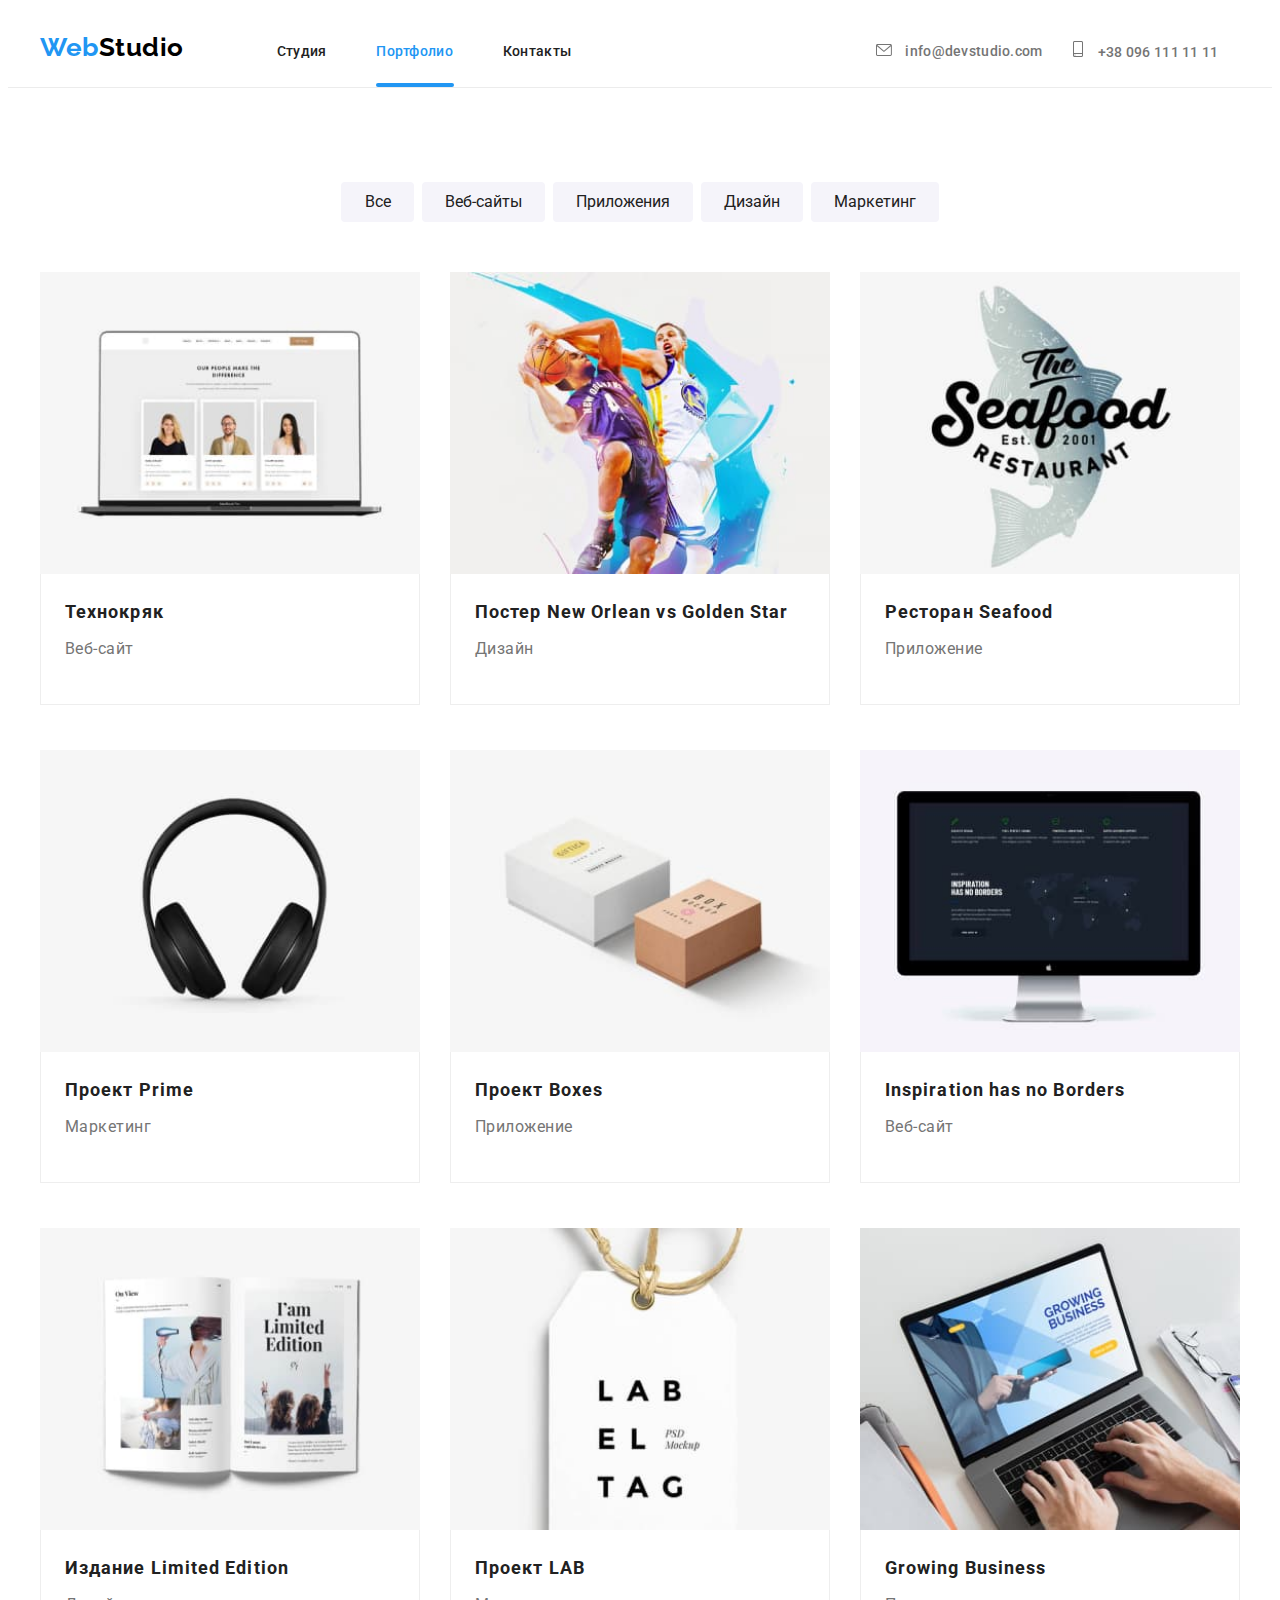
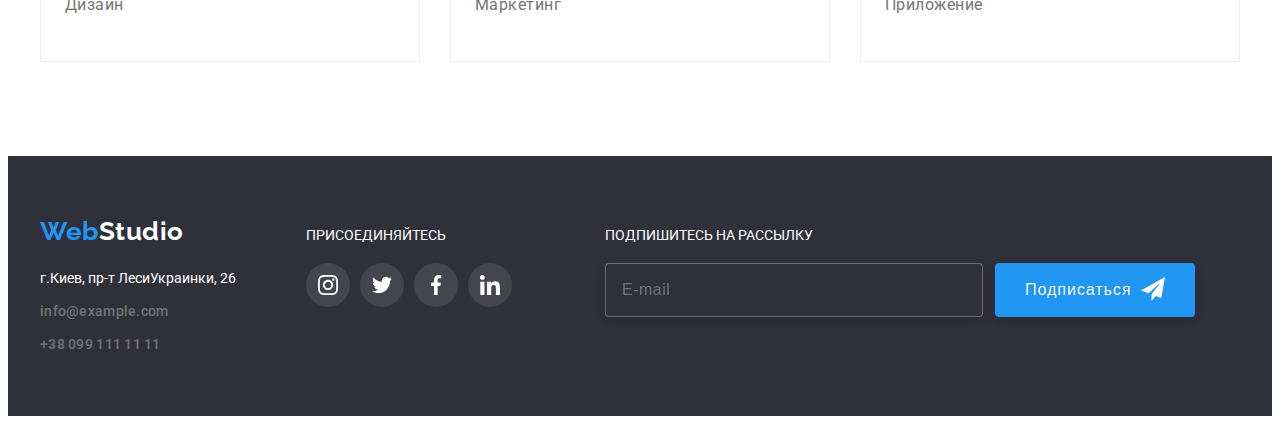
==== commit a61f3479: "Меняет стили" ====
--- a/portfolio.html
+++ b/portfolio.html
@@ -44,7 +44,7 @@
                             <use href="./images/icons.svg#icon-envelope"></use>
                         </svg>
                         <span>info@devstudio.com</span></a></li>
-                <li class="header-contact__item"><a href="tel:+380961111111" class="header-contact__link header-contact__link--mobile">
+                <li class="header-contact__item"><a href="tel:+380961111111" class="header-contact__link header-contact__link--blue">
                         <svg class="header-contact__icon" width="12" height="16">
                             <use href="./images/icons.svg#icon-smartphone"></use>
                         </svg>
--- a/css/main.min.css
+++ b/css/main.min.css
@@ -1,2 +1,2 @@
-.footer-contact__link{color:#757575;font-size:14px;font-weight:500;line-height:1.2;letter-spacing:0.02em;text-decoration:none;display:-webkit-inline-box;display:-ms-inline-flexbox;display:inline-flex;-webkit-box-align:center;-ms-flex-align:center;align-items:center;-webkit-transition:color 250ms cubic-bezier(0.4, 0, 0.2, 1);transition:color 250ms cubic-bezier(0.4, 0, 0.2, 1)}.sign-up__title,.join__title{font-size:14px;line-height:1.1;text-transform:uppercase;color:#fff;margin-bottom:20px}.basic-nav__logo,.address-footer__logo{color:#000;font-family:"Raleway",sans-serif;font-size:26px;font-weight:700;line-height:1.2;letter-spacing:0.02em;text-decoration:none}.work__title,.team-work__title,.customers__title{color:#212121;font-size:36px;font-weight:700;line-height:1.2;letter-spacing:0.03em;text-align:center;margin-bottom:50px}@media screen and (max-width: 1199px){.work__title,.team-work__title,.customers__title{font-size:28px;line-height:1.1;margin-bottom:30px}}.social-list__network,.social-footer__link{width:44px;height:44px;border-radius:50%;-webkit-transition:background-color 250ms cubic-bezier(0.4, 0, 0.2, 1);transition:background-color 250ms cubic-bezier(0.4, 0, 0.2, 1)}.hero__button,.form-sign-up__button,.modal__button{min-height:50px;min-width:200px;letter-spacing:0.06em;font-size:16px;line-height:1.9;color:#fff;border:1px solid transparent;border-radius:4px;-webkit-filter:drop-shadow(0px 4px 4px rgba(0,0,0,0.15));filter:drop-shadow(0px 4px 4px rgba(0,0,0,0.15));background-color:#2196F3;cursor:pointer;-webkit-transition:background-color 250ms cubic-bezier(0.4, 0, 0.2, 1),color 250ms cubic-bezier(0.4, 0, 0.2, 1),-webkit-box-shadow 250ms cubic-bezier(0.4, 0, 0.2, 1);transition:background-color 250ms cubic-bezier(0.4, 0, 0.2, 1),color 250ms cubic-bezier(0.4, 0, 0.2, 1),-webkit-box-shadow 250ms cubic-bezier(0.4, 0, 0.2, 1);transition:background-color 250ms cubic-bezier(0.4, 0, 0.2, 1),color 250ms cubic-bezier(0.4, 0, 0.2, 1),box-shadow 250ms cubic-bezier(0.4, 0, 0.2, 1);transition:background-color 250ms cubic-bezier(0.4, 0, 0.2, 1),color 250ms cubic-bezier(0.4, 0, 0.2, 1),box-shadow 250ms cubic-bezier(0.4, 0, 0.2, 1),-webkit-box-shadow 250ms cubic-bezier(0.4, 0, 0.2, 1)}.hero__button:hover,.hero__button:focus,.form-sign-up__button:hover,.form-sign-up__button:focus,.modal__button:hover,.modal__button:focus{background-color:#fff;color:#2196F3}body{background-color:#fff;color:#757575;font-family:"Roboto","Helvetica",sans-serif}body.modal-open{overflow:hidden}h1,h2,h3,p,ul{margin:0;padding:0;list-style:none}img{display:block;width:100%;height:auto}.hide{visibility:hidden;font-size:0}.container{margin:0 auto;padding:0 15px}@media screen and (min-width: 768px){.container{width:100%}}@media screen and (min-width: 1200px){.container{width:1200px}}.section{padding:94px 0}.page-header{position:relative;border-bottom:1px solid #ECECEC}@media screen and (max-width: 768px){.page-header{padding:16px 0}}@media screen and (min-width: 1200px){.page-header{display:-webkit-box;display:-ms-flexbox;display:flex;-webkit-box-pack:start;-ms-flex-pack:start;justify-content:flex-start;-webkit-box-align:baseline;-ms-flex-align:baseline;align-items:baseline}}@media screen and (max-width: 767px){.basic-nav{display:-webkit-box;display:-ms-flexbox;display:flex;-webkit-box-pack:justify;-ms-flex-pack:justify;justify-content:space-between;-webkit-box-align:baseline;-ms-flex-align:baseline;align-items:baseline}}@media screen and (min-width: 768px){.basic-nav{display:-webkit-box;display:-ms-flexbox;display:flex;-webkit-box-pack:justify;-ms-flex-pack:justify;justify-content:space-between;-webkit-box-align:stretch;-ms-flex-align:stretch;align-items:stretch}}@media screen and (min-width: 1200px){.basic-nav{display:-webkit-box;display:-ms-flexbox;display:flex;-webkit-box-pack:start;-ms-flex-pack:start;justify-content:flex-start;-webkit-box-align:baseline;-ms-flex-align:baseline;align-items:baseline;padding:24px 0}}@media screen and (max-width: 767px){.site-nav{margin-bottom:302px}.site-nav__item{margin-bottom:32px}}@media screen and (min-width: 768px){.site-nav{display:-webkit-box;display:-ms-flexbox;display:flex;-webkit-box-pack:justify;-ms-flex-pack:justify;justify-content:space-between;-webkit-box-align:baseline;-ms-flex-align:baseline;align-items:baseline;padding:32px 0}}@media screen and (min-width: 1200px){.site-nav{display:-webkit-box;display:-ms-flexbox;display:flex;-webkit-box-pack:justify;-ms-flex-pack:justify;justify-content:space-between;-webkit-box-align:baseline;-ms-flex-align:baseline;align-items:baseline;padding:0}}.site-nav__item:not(:last-child){margin-right:50px}.site-nav__link{color:#212121;font-size:14px;font-weight:500;line-height:1.2;letter-spacing:0.02em;text-decoration:none;position:relative;padding-bottom:34px;-webkit-transition:color 250ms cubic-bezier(0.4, 0, 0.2, 1);transition:color 250ms cubic-bezier(0.4, 0, 0.2, 1)}@media screen and (min-width: 1200px){.site-nav__link{padding-bottom:35px}}@media screen and (max-width: 767px){.site-nav__link{font-size:40px}}.site-nav__link:hover,.site-nav__link:focus{color:#2196F3}@media screen and (min-width: 768px){.site-nav__link--first::after{width:48px}.site-nav__link--second::after{width:78px}}.site-nav__link--current{color:#2196F3}.site-nav__link--current::after{content:"";position:absolute;bottom:0;left:0;height:4px;background:#2196F3;border-radius:2px;opacity:1}.hero{padding:200px 0;text-align:center;background-color:#2F303A;display:block;max-width:1600px;background-image:-webkit-gradient(linear, left top, right top, from(rgba(47,48,58,0.4)), to(rgba(47,48,58,0.4))),url("../images/mobile.jpg");background-image:linear-gradient(to right, rgba(47,48,58,0.4), rgba(47,48,58,0.4)),url("../images/mobile.jpg");background-repeat:no-repeat;background-position:center;background-size:cover}@media screen and (min-device-pixel-ratio: 2), screen and (-webkit-min-device-pixel-ratio: 2), screen and (min-resolution: 192dpi), screen and (min-resolution: 2dppx){.hero{background-image:-webkit-gradient(linear, left top, right top, from(rgba(47,48,58,0.4)), to(rgba(47,48,58,0.4))),url("../images/mobile2x.jpg");background-image:linear-gradient(to right, rgba(47,48,58,0.4), rgba(47,48,58,0.4)),url("../images/mobile2x.jpg")}}@media screen and (min-width: 481px){.hero{background-image:-webkit-gradient(linear, left top, right top, from(rgba(47,48,58,0.4)), to(rgba(47,48,58,0.4))),url("../images/tablet.jpg");background-image:linear-gradient(to right, rgba(47,48,58,0.4), rgba(47,48,58,0.4)),url("../images/tablet.jpg")}}@media screen and (min-width: 481px) and (min-device-pixel-ratio: 2), screen and (min-width: 481px) and (-webkit-min-device-pixel-ratio: 2), screen and (min-width: 481px) and (min-resolution: 192dpi), screen and (min-width: 481px) and (min-resolution: 2dppx){.hero{background-image:-webkit-gradient(linear, left top, right top, from(rgba(47,48,58,0.4)), to(rgba(47,48,58,0.4))),url("../images/tablet2x.jpg");background-image:linear-gradient(to right, rgba(47,48,58,0.4), rgba(47,48,58,0.4)),url("../images/tablet2x.jpg")}}@media screen and (min-width: 769px){.hero{background-image:-webkit-gradient(linear, left top, right top, from(rgba(47,48,58,0.4)), to(rgba(47,48,58,0.4))),url("../images/img.fon.jpg");background-image:linear-gradient(to right, rgba(47,48,58,0.4), rgba(47,48,58,0.4)),url("../images/img.fon.jpg")}}@media screen and (min-width: 769px) and (min-device-pixel-ratio: 2), screen and (min-width: 769px) and (-webkit-min-device-pixel-ratio: 2), screen and (min-width: 769px) and (min-resolution: 192dpi), screen and (min-width: 769px) and (min-resolution: 2dppx){.hero{background-image:-webkit-gradient(linear, left top, right top, from(rgba(47,48,58,0.4)), to(rgba(47,48,58,0.4))),url("../images/img.fon2x.jpg");background-image:linear-gradient(to right, rgba(47,48,58,0.4), rgba(47,48,58,0.4)),url("../images/img.fon2x.jpg")}}.hero__title{color:#fff;font-size:44px;font-weight:900;line-height:1.4;letter-spacing:0.06em;max-width:696px;margin:auto;margin-bottom:30px}@media screen and (max-width: 1199px){.hero__title{font-size:26px;line-height:1.6;max-width:360px}}.hero__button{display:inline-block;padding:10px 32px;text-align:center}.advantages{padding-bottom:47px}@media screen and (max-width: 1199px){.advantages{padding-bottom:30px;padding-top:60px}}@media screen and (min-width: 768px){.advantage{display:-webkit-box;display:-ms-flexbox;display:flex;-webkit-box-pack:start;-ms-flex-pack:start;justify-content:flex-start;-webkit-box-align:stretch;-ms-flex-align:stretch;align-items:stretch;-ms-flex-wrap:wrap;flex-wrap:wrap;margin:-15px}}@media screen and (min-width: 1200px){.advantage{display:-webkit-box;display:-ms-flexbox;display:flex;-webkit-box-pack:justify;-ms-flex-pack:justify;justify-content:space-between;-webkit-box-align:stretch;-ms-flex-align:stretch;align-items:stretch;-ms-flex-wrap:nowrap;flex-wrap:nowrap}}@media screen and (min-width: 768px){.advantage__item{width:calc((100% - 4 * 15px) / 2);margin:15px}}@media screen and (min-width: 1200px){.advantage__item{width:calc((100% - 8 * 15px) / 4)}}@media screen and (max-width: 767px){.advantage__item:not(:last-child){margin-bottom:30px}}.advantage__title{color:#212121;font-size:14px;font-weight:700;line-height:1.2;letter-spacing:0.03em;text-transform:uppercase;margin-bottom:10px;text-align:center}@media screen and (min-width: 768px){.advantage__title{text-align:left}}.advantage__description{font-size:14px;line-height:1.7;letter-spacing:0.03em;text-align:left}.advantage__icon{display:-webkit-box;display:-ms-flexbox;display:flex;-webkit-box-pack:center;-ms-flex-pack:center;justify-content:center;-webkit-box-align:stretch;-ms-flex-align:stretch;align-items:stretch;background-color:#F5F4FA;margin-bottom:30px;padding:25px 0;border-radius:4px}.work{padding-top:47px}@media screen and (max-width: 1199px){.work{display:none}}.work-list{display:-webkit-box;display:-ms-flexbox;display:flex;-webkit-box-pack:justify;-ms-flex-pack:justify;justify-content:space-between;-webkit-box-align:stretch;-ms-flex-align:stretch;align-items:stretch}.work-list__item{display:-webkit-box;display:-ms-flexbox;display:flex;-webkit-box-pack:start;-ms-flex-pack:start;justify-content:flex-start;-webkit-box-align:stretch;-ms-flex-align:stretch;align-items:stretch;position:relative}.work-list__box{position:absolute;display:-webkit-box;display:-ms-flexbox;display:flex;-webkit-box-pack:center;-ms-flex-pack:center;justify-content:center;-webkit-box-align:center;-ms-flex-align:center;align-items:center;bottom:0;width:370px;height:70px;background:rgba(47,48,58,0.8)}.work-list__title{font-weight:bold;font-size:14px;line-height:16px;text-align:center;letter-spacing:0.03em;text-transform:uppercase;color:#fff}.team-work{padding-top:0;background-color:var(--primary-background-color);padding-bottom:47px}@media screen and (max-width: 1199px){.team-work{padding-bottom:30px}}.team{margin:-15px}@media screen and (min-width: 768px){.team{display:-webkit-box;display:-ms-flexbox;display:flex;-webkit-box-pack:start;-ms-flex-pack:start;justify-content:flex-start;-webkit-box-align:stretch;-ms-flex-align:stretch;align-items:stretch;-ms-flex-wrap:wrap;flex-wrap:wrap}}@media screen and (min-width: 1200px){.team{display:-webkit-box;display:-ms-flexbox;display:flex;-webkit-box-pack:justify;-ms-flex-pack:justify;justify-content:space-between;-webkit-box-align:stretch;-ms-flex-align:stretch;align-items:stretch;-ms-flex-wrap:nowrap;flex-wrap:nowrap}}.team__item{background-color:var(--primary-white-color);border-radius:0px 0px 4px 4px;-webkit-box-shadow:0px 1px 3px rgba(0,0,0,0.12),0px 1px 1px rgba(0,0,0,0.14),0px 2px 1px rgba(0,0,0,0.2);box-shadow:0px 1px 3px rgba(0,0,0,0.12),0px 1px 1px rgba(0,0,0,0.14),0px 2px 1px rgba(0,0,0,0.2)}@media screen and (max-width: 767px){.team__item:not(:last-child){margin-bottom:30px}}@media screen and (min-width: 768px){.team__item{width:calc((100% - 4 * 15px) / 2);margin:15px}}.team-members{text-align:center;padding:30px 0}.team-members__name{color:#212121;font-size:16px;font-weight:500;line-height:1.2;letter-spacing:0.03em;margin-bottom:10px}.team-members__profession{font-size:16px;line-height:1.2;letter-spacing:0.03em;margin-bottom:16px}.customers{padding-top:47px}@media screen and (max-width: 1199px){.customers{padding-top:30px;padding-bottom:60px}}.customers-list{display:-webkit-box;display:-ms-flexbox;display:flex;-webkit-box-pack:center;-ms-flex-pack:center;justify-content:center;-webkit-box-align:center;-ms-flex-align:center;align-items:center;-ms-flex-wrap:wrap;flex-wrap:wrap;margin:-15px}@media screen and (min-width: 768px){.customers-list{display:-webkit-box;display:-ms-flexbox;display:flex;-webkit-box-pack:center;-ms-flex-pack:center;justify-content:center;-webkit-box-align:center;-ms-flex-align:center;align-items:center;-ms-flex-wrap:wrap;flex-wrap:wrap}}@media screen and (min-width: 1200px){.customers-list{display:-webkit-box;display:-ms-flexbox;display:flex;-webkit-box-pack:justify;-ms-flex-pack:justify;justify-content:space-between;-webkit-box-align:stretch;-ms-flex-align:stretch;align-items:stretch}}.customers-list__link:hover .customers-list__icon,.customers-list__link:focus .customers-list__icon{fill:#2196F3}.customers-list__item{width:calc((100% - 4 * 15px) / 2);margin:15px}@media screen and (min-width: 768px){.customers-list__item{width:calc((100% - 6 * 15px) / 3)}}@media screen and (min-width: 1200px){.customers-list__item{width:calc((100% - 12 * 15px) / 6)}}.customers-list__link{display:-webkit-box;display:-ms-flexbox;display:flex;-webkit-box-pack:center;-ms-flex-pack:center;justify-content:center;-webkit-box-align:center;-ms-flex-align:center;align-items:center;height:92px;padding:16px 32px;border:1px solid #AFB1B8;border-radius:4px;margin:0 auto;-webkit-transition:border 250ms cubic-bezier(0.4, 0, 0.2, 1);transition:border 250ms cubic-bezier(0.4, 0, 0.2, 1)}.customers-list__link:hover,.customers-list__link:focus{border:1px solid #2196F3}.customers-list__icon{fill:#AFB1B8;-webkit-transition:fill 250ms cubic-bezier(0.4, 0, 0.2, 1);transition:fill 250ms cubic-bezier(0.4, 0, 0.2, 1)}@media screen and (min-width: 768px){.projects{display:-webkit-box;display:-ms-flexbox;display:flex;-webkit-box-pack:start;-ms-flex-pack:start;justify-content:flex-start;-webkit-box-align:stretch;-ms-flex-align:stretch;align-items:stretch;-ms-flex-wrap:wrap;flex-wrap:wrap;margin:-15px}}.projects__item{display:-webkit-box;display:-ms-flexbox;display:flex;-webkit-box-orient:vertical;-webkit-box-direction:normal;-ms-flex-direction:column;flex-direction:column;cursor:pointer;-webkit-transition:-webkit-box-shadow 250ms cubic-bezier(0.4, 0, 0.2, 1);transition:-webkit-box-shadow 250ms cubic-bezier(0.4, 0, 0.2, 1);transition:box-shadow 250ms cubic-bezier(0.4, 0, 0.2, 1);transition:box-shadow 250ms cubic-bezier(0.4, 0, 0.2, 1), -webkit-box-shadow 250ms cubic-bezier(0.4, 0, 0.2, 1)}@media screen and (max-width: 768px){.projects__item:not(:last-child){margin-bottom:30px}}@media screen and (min-width: 768px){.projects__item{width:calc((100% - 4 * 15px) / 2);margin:15px}}.projects__item:hover,.projects__item:focus{-webkit-box-shadow:0px 1px 1px rgba(0,0,0,0.12),0px 4px 4px rgba(0,0,0,0.06),1px 4px 6px rgba(0,0,0,0.16);box-shadow:0px 1px 1px rgba(0,0,0,0.12),0px 4px 4px rgba(0,0,0,0.06),1px 4px 6px rgba(0,0,0,0.16)}@media screen and (min-width: 1200px){.projects__item{width:calc((100% - 6 * 15px) / 3);margin:15px}.projects__item:not(:nth-last-child(-n+3)){margin-bottom:30px}}.projects__thumb{position:relative;overflow:hidden}.projects__overlay{display:inline-block;position:absolute;padding:63px 24px;top:0;left:0;width:100%;height:100%;-webkit-transform:translateY(100%);transform:translateY(100%);background-color:rgba(33,150,243,0.9);opacity:0;-webkit-transition:all 250ms cubic-bezier(0.4, 0, 0.2, 1);transition:all 250ms cubic-bezier(0.4, 0, 0.2, 1)}.projects__item:hover .projects__overlay{-webkit-transform:translateY(0);transform:translateY(0);opacity:1}.projects__content{font-size:18px;line-height:1.5;letter-spacing:0.03em;text-align:left;color:#fff}.projects__caption{padding:20px 24px;border:1px solid #eee;border-top:none;-webkit-box-flex:1;-ms-flex-positive:1;flex-grow:1}.projects__title{color:#212121;font-size:18px;font-weight:700;line-height:2;letter-spacing:0.06em;margin-bottom:4px}.projects__description{font-size:16px;line-height:1.9;letter-spacing:0.03em;margin-bottom:20px}.footer{background-color:#2F303A;padding-top:60px;padding-bottom:60px;text-align:center}@media screen and (min-width: 768px){.footer-content{display:-webkit-box;display:-ms-flexbox;display:flex;-webkit-box-pack:start;-ms-flex-pack:start;justify-content:flex-start;-webkit-box-align:baseline;-ms-flex-align:baseline;align-items:baseline;-ms-flex-wrap:wrap;flex-wrap:wrap}}@media screen and (min-width: 1200px){.footer-content{display:-webkit-box;display:-ms-flexbox;display:flex;-webkit-box-pack:start;-ms-flex-pack:start;justify-content:flex-start;-webkit-box-align:baseline;-ms-flex-align:baseline;align-items:baseline}}.address-footer{margin-bottom:60px}@media screen and (min-width: 768px) and (max-width: 1199px){.address-footer{width:50%;text-align:center}}@media screen and (min-width: 1200px){.address-footer{text-align:left;margin:0 auto}}.footer-contact{font-size:14px;line-height:1.7;font-style:normal}.footer-contact__item{margin-bottom:9px;display:block}.footer-contact__item:last-child{margin-bottom:0}.footer-contact__address-link{color:#fff;text-decoration:none;-webkit-transition:color 250ms cubic-bezier(0.4, 0, 0.2, 1);transition:color 250ms cubic-bezier(0.4, 0, 0.2, 1)}.footer-contact__address-link:hover,.footer-contact__address-link:focus{color:#2196F3}.footer-contact__link:hover,.footer-contact__link:focus{color:#2196F3}.backdrop{position:fixed;top:0;left:0;width:100%;height:100%;background-color:rgba(0,0,0,0.2);opacity:1;-webkit-transition:opacity 250ms cubic-bezier(0.4, 0, 0.2, 1);transition:opacity 250ms cubic-bezier(0.4, 0, 0.2, 1);overflow-y:scroll;padding:94px 15px;z-index:1000}.backdrop.is-hidden{visibility:visible;opacity:0;pointer-events:none}.backdrop.is-hidden .modal{-webkit-transform:translate(-50%, -50%) scale(0.5);transform:translate(-50%, -50%) scale(0.5)}.modal{position:absolute;top:50%;left:50%;-webkit-transform:translate(-50%, -50%) scale(1);transform:translate(-50%, -50%) scale(1);background-color:#fff;-webkit-box-shadow:0px 1px 3px rgba(0,0,0,0.12),0px 1px 1px rgba(0,0,0,0.14),0px 2px 1px rgba(0,0,0,0.2);box-shadow:0px 1px 3px rgba(0,0,0,0.12),0px 1px 1px rgba(0,0,0,0.14),0px 2px 1px rgba(0,0,0,0.2);border-radius:4px;padding:40px;max-width:528px;width:100%;-webkit-transition:-webkit-transform 250ms cubic-bezier(0.4, 0, 0.2, 1);transition:-webkit-transform 250ms cubic-bezier(0.4, 0, 0.2, 1);transition:transform 250ms cubic-bezier(0.4, 0, 0.2, 1);transition:transform 250ms cubic-bezier(0.4, 0, 0.2, 1), -webkit-transform 250ms cubic-bezier(0.4, 0, 0.2, 1)}@media screen and (max-width: 1199px){.modal{max-width:450px}}.modal__title{font-size:20px;font-weight:700;line-height:1.1;letter-spacing:0.03em;color:#000;margin-bottom:12px}.modal__close-button{position:absolute;display:-webkit-box;display:-ms-flexbox;display:flex;-webkit-box-pack:center;-ms-flex-pack:center;justify-content:center;-webkit-box-align:center;-ms-flex-align:center;align-items:center;padding:0;cursor:pointer;width:30px;height:30px;top:8px;right:8px;background-color:#fff;border:1px solid rgba(0,0,0,0.1);border-radius:50px}.modal__close-button:hover .modal__icon,.modal__close-button:focus .modal__icon{fill:#2196F3}.modal__icon{-webkit-transition:fill 250ms cubic-bezier(0.4, 0, 0.2, 1);transition:fill 250ms cubic-bezier(0.4, 0, 0.2, 1)}@media screen and (max-width: 767px){.header-contact{display:-webkit-box;display:-ms-flexbox;display:flex;-webkit-box-pack:start;-ms-flex-pack:start;justify-content:flex-start;-webkit-box-align:stretch;-ms-flex-align:stretch;align-items:stretch;-webkit-box-orient:vertical;-webkit-box-direction:reverse;-ms-flex-direction:column-reverse;flex-direction:column-reverse;margin-bottom:64px}}@media screen and (min-width: 768px){.header-contact{margin-left:88px;padding:21px 0}}@media screen and (min-width: 1200px){.header-contact{margin-left:305px;display:-webkit-box;display:-ms-flexbox;display:flex;-webkit-box-pack:start;-ms-flex-pack:start;justify-content:flex-start;-webkit-box-align:stretch;-ms-flex-align:stretch;align-items:stretch;padding:0}}.header-contact__item{margin-bottom:10px}@media screen and (min-width: 768px){.header-contact__item:last-child{margin-bottom:0px}}@media screen and (min-width: 1200px){.header-contact{margin-bottom:0px}}.header-contact__link{color:#757575;font-size:24px;font-weight:500;line-height:1.2;letter-spacing:0.02em;text-decoration:none;-webkit-transition:all 250ms cubic-bezier(0.4, 0, 0.2, 1);transition:all 250ms cubic-bezier(0.4, 0, 0.2, 1)}.header-contact__link:hover,.header-contact__link:focus{color:#2196F3}.header-contact__link--mobile{font-size:34px}@media screen and (max-width: 767px){.header-contact__icon{visibility:hidden}}@media screen and (min-width: 768px){.header-contact__link{font-size:12px}}@media screen and (min-width: 1200px){.header-contact__link{font-size:14px}}.header-contact__link:hover .header-contact__icon,.header-contact__link:focus .header-contact__icon{fill:#2196F3}.header-contact__icon,.header-contact__icon{fill:#757575;margin-right:10px;-webkit-transition:fill 250ms cubic-bezier(0.4, 0, 0.2, 1);transition:fill 250ms cubic-bezier(0.4, 0, 0.2, 1)}@media screen and (min-width: 1200px){.header-contact{position:static;display:-webkit-box;display:-ms-flexbox;display:flex;-webkit-box-pack:start;-ms-flex-pack:start;justify-content:flex-start;-webkit-box-align:stretch;-ms-flex-align:stretch;align-items:stretch}.header-contact__item:not(:first-child){margin-left:30px}}@media screen and (max-width: 1199px){.portfolio{padding:60px 0}}.filters{display:-webkit-box;display:-ms-flexbox;display:flex;-webkit-box-pack:start;-ms-flex-pack:start;justify-content:flex-start;-webkit-box-align:stretch;-ms-flex-align:stretch;align-items:stretch;-ms-flex-wrap:wrap;flex-wrap:wrap;margin-bottom:40px}@media screen and (min-width: 768px){.filters{display:-webkit-box;display:-ms-flexbox;display:flex;-webkit-box-pack:center;-ms-flex-pack:center;justify-content:center;-webkit-box-align:stretch;-ms-flex-align:stretch;align-items:stretch;-ms-flex-wrap:nowrap;flex-wrap:nowrap;margin-bottom:30px}}@media screen and (min-width: 1200px){.filters{margin-bottom:50px}}.filters__item:not(:last-child){margin-right:8px}@media screen and (max-width: 767px){.filters__item:nth-child(-n+3){margin-bottom:15px}}.filters__button{display:inline-block;border-radius:4px;padding:6px 22px;min-width:73px;text-align:center;color:#212121;background-color:#F5F4FA;border:1px solid transparent;cursor:pointer;font-family:inherit;font-size:16px;line-height:1.6;-webkit-transition:all 250ms cubic-bezier(0.4, 0, 0.2, 1);transition:all 250ms cubic-bezier(0.4, 0, 0.2, 1)}.filters__button:hover,.filters__button:focus{color:#fff;background-color:#2196F3;-webkit-box-shadow:0px 3px 1px rgba(0,0,0,0.1),0px 1px 2px rgba(0,0,0,0.08),0px 2px 2px rgba(0,0,0,0.12);box-shadow:0px 3px 1px rgba(0,0,0,0.1),0px 1px 2px rgba(0,0,0,0.08),0px 2px 2px rgba(0,0,0,0.12)}@media screen and (min-width: 768px){.sign-up{margin:0 auto}}@media screen and (min-width: 1200px){.sign-up{margin-left:auto}}.sign-up__title{text-align:center}@media screen and (min-width: 1200px){.sign-up__title{text-align:left}}@media screen and (min-width: 768px){.form-sign-up{display:-webkit-box;display:-ms-flexbox;display:flex;-webkit-box-pack:center;-ms-flex-pack:center;justify-content:center;-webkit-box-align:center;-ms-flex-align:center;align-items:center;-webkit-box-orient:vertical;-webkit-box-direction:normal;-ms-flex-direction:column;flex-direction:column}}@media screen and (min-width: 1200px){.form-sign-up{display:-webkit-box;display:-ms-flexbox;display:flex;-webkit-box-pack:start;-ms-flex-pack:start;justify-content:flex-start;-webkit-box-align:stretch;-ms-flex-align:stretch;align-items:stretch;-webkit-box-orient:horizontal;-webkit-box-direction:normal;-ms-flex-direction:row;flex-direction:row}}.form-sign-up__input{height:50px;width:100%;margin-bottom:20px;border:1px solid rgba(255,255,255,0.3);-webkit-filter:drop-shadow(0px 4px 4px rgba(0,0,0,0.15));filter:drop-shadow(0px 4px 4px rgba(0,0,0,0.15));border-radius:4px;background:#2f303a;outline:none;padding-left:16px;cursor:pointer;font-size:16px;line-height:1.2;letter-spacing:0.03em;color:rgba(255,255,255,0.6);color:#fff;-webkit-transition:border 250ms cubic-bezier(0.4, 0, 0.2, 1);transition:border 250ms cubic-bezier(0.4, 0, 0.2, 1)}@media screen and (min-width: 768px){.form-sign-up__input{width:450px}}@media screen and (min-width: 1200px){.form-sign-up__input{width:358px;margin-right:12px;margin-bottom:0}}.form-sign-up__input:hover{border-color:#2196F3}.form-sign-up__button{position:relative;padding:10px 62px 10px 29px}.form-sign-up__button:hover .form-sign-up__icon,.form-sign-up__button:focus .form-sign-up__icon{fill:#2196F3}.form-sign-up__icon{fill:#fff;position:absolute;top:13px;right:29px;-webkit-transition:fill 250ms cubic-bezier(0.4, 0, 0.2, 1);transition:fill 250ms cubic-bezier(0.4, 0, 0.2, 1)}.form-field{display:-webkit-box;display:-ms-flexbox;display:flex;-webkit-box-pack:start;-ms-flex-pack:start;justify-content:flex-start;-webkit-box-align:stretch;-ms-flex-align:stretch;align-items:stretch;-webkit-box-orient:vertical;-webkit-box-direction:normal;-ms-flex-direction:column;flex-direction:column;text-align:left;margin-bottom:10px}.form-field__label{font-size:12px;line-height:1.2;margin-bottom:5px}.form-field__box{position:relative}.form-field__input{width:100%;border:1px solid rgba(33,33,33,0.2);border-radius:4px;padding:13px 20px 13px 42px;outline:none;-webkit-transition:border 250ms cubic-bezier(0.4, 0, 0.2, 1);transition:border 250ms cubic-bezier(0.4, 0, 0.2, 1)}.form-field__input:hover,.form-field__input:focus{border-color:#2196F3;cursor:pointer}.form-field__icon{position:absolute;top:50%;left:5%;-webkit-transform:translate(-50%, -50%);transform:translate(-50%, -50%);-webkit-transition:fill 250ms cubic-bezier(0.4, 0, 0.2, 1);transition:fill 250ms cubic-bezier(0.4, 0, 0.2, 1)}.form-field__input:hover ~ .form-field__icon,.form-field__input:focus ~ .form-field__icon{fill:#2196F3}.form-field__textarea{resize:none;width:100%;height:120px;border:1px solid rgba(33,33,33,0.2);border-radius:4px;font-size:14px;margin-bottom:20px;padding:12px 16px;outline:none;-webkit-transition:border-color 250ms cubic-bezier(0.4, 0, 0.2, 1);transition:border-color 250ms cubic-bezier(0.4, 0, 0.2, 1)}.form-field__textarea:hover,.form-field__textarea:focus{border-color:#2196F3;cursor:pointer}.checkbox{text-align:left;font-size:14px;line-height:1.7;letter-spacing:0.03em;display:-webkit-box;display:-ms-flexbox;display:flex;-webkit-box-pack:center;-ms-flex-pack:center;justify-content:center;-webkit-box-align:center;-ms-flex-align:center;align-items:center;margin-bottom:30px}@media screen and (max-width: 1199px){.checkbox{font-size:12px}}.checkbox__input{position:absolute;clip:rect(0 0 0 0);width:1px;height:1px;margin:-1px;-webkit-transition:all 250ms cubic-bezier(0.4, 0, 0.2, 1);transition:all 250ms cubic-bezier(0.4, 0, 0.2, 1)}.checkbox__icon{fill:#fff;border:solid #000;border-radius:2px;margin-right:9px;-webkit-transition:fill 250ms cubic-bezier(0.4, 0, 0.2, 1);transition:fill 250ms cubic-bezier(0.4, 0, 0.2, 1)}.checkbox__input:checked+.checkbox__icon{background-color:#2196F3;fill:#2196F3;border:solid #2196F3}.checkbox__link{color:#2196F3;margin-left:3px}.modal__button{-webkit-box-shadow:0px 4px 4px rgba(0,0,0,0.15);box-shadow:0px 4px 4px rgba(0,0,0,0.15);display:inline-block;padding:10px 32px;text-align:center}.basic-nav__logo--blue{color:#2196F3}@media screen and (min-width: 768px) and (max-width: 1199px){.basic-nav__logo{padding:26px 0}}.address-footer__logo{display:block;margin-bottom:20px}.address-footer__logo--blue{color:#2196F3}.address-footer__logo--white{color:#fff}.social-list{display:-webkit-box;display:-ms-flexbox;display:flex;-webkit-box-pack:center;-ms-flex-pack:center;justify-content:center;-webkit-box-align:stretch;-ms-flex-align:stretch;align-items:stretch;padding-left:30px;padding-right:30px}.social-list__network{display:-webkit-box;display:-ms-flexbox;display:flex;-webkit-box-pack:center;-ms-flex-pack:center;justify-content:center;-webkit-box-align:center;-ms-flex-align:center;align-items:center}.social-list__network:focus,.social-list__network:hover{background-color:#2196F3}.social-list__icon{fill:#AFB1B8;-webkit-transition:fill 250ms cubic-bezier(0.4, 0, 0.2, 1);transition:fill 250ms cubic-bezier(0.4, 0, 0.2, 1)}.social-list__network:hover .social-list__icon,.social-list__network:focus .social-list__icon{fill:#fff}@media screen and (min-width: 768px) and (max-width: 1199px){.join{width:50%}}.join__title{text-align:center}.social-footer{display:-webkit-box;display:-ms-flexbox;display:flex;-webkit-box-pack:center;-ms-flex-pack:center;justify-content:center;-webkit-box-align:stretch;-ms-flex-align:stretch;align-items:stretch;margin-bottom:60px}.social-footer__item:not(:last-child){margin-right:10px}.social-footer__link{display:-webkit-box;display:-ms-flexbox;display:flex;-webkit-box-pack:center;-ms-flex-pack:center;justify-content:center;-webkit-box-align:center;-ms-flex-align:center;align-items:center;background-color:#FFFFFF1A}.social-footer__link:hover,.social-footer__link:focus{background-color:#2196F3}.social-footer__icon{fill:#fff}.mobile-list{display:-webkit-box;display:-ms-flexbox;display:flex;-webkit-box-pack:center;-ms-flex-pack:center;justify-content:center;-webkit-box-align:center;-ms-flex-align:center;align-items:center}.mobile-list__item{border:5 px solid #757575}.mobile-list__link{font-size:18px;line-height:1.2;letter-spacing:0.02em;color:#2196F3;text-decoration:none;padding:0 20px;border-right:1px solid rgba(33,33,33,0.2)}@media screen and (min-width: 768px){.mobile-list{display:none}}.menu-button{display:-webkit-box;display:-ms-flexbox;display:flex;-webkit-box-pack:center;-ms-flex-pack:center;justify-content:center;-webkit-box-align:center;-ms-flex-align:center;align-items:center;margin:0;padding:0;border:none;background-color:transparent;z-index:999;width:40px;height:40px;-webkit-transition:all 250ms cubic-bezier(0.4, 0, 0.2, 1);transition:all 250ms cubic-bezier(0.4, 0, 0.2, 1)}.menu-button:hover,.menu-button:focus{fill:#2196F3}.menu-button .navigation-close{display:none}.menu-button.is-open .navigation-close{display:block}.menu-button.is-open .icon-menu{display:none}@media screen and (min-width: 768px){.menu-button{display:none}}.icon-menu,.navigation-close{-webkit-transition:fill 250ms cubic-bezier(0.4, 0, 0.2, 1);transition:fill 250ms cubic-bezier(0.4, 0, 0.2, 1)}.menu-container{background-color:#fff;z-index:998}@media screen and (max-width: 767px){.menu-container{display:none;position:absolute;top:0;left:0;width:100%;padding:48px 40px;font-size:40px;overflow-x:hidden;-webkit-transition:all 250ms cubic-bezier(0.4, 0, 0.2, 1);transition:all 250ms cubic-bezier(0.4, 0, 0.2, 1)}.menu-container.is-open{display:block;overflow-x:scroll}}@media screen and (min-width: 767px) and (max-width: 1199px){.menu-container{position:relative;display:-webkit-box;display:-ms-flexbox;display:flex;height:80px}}@media screen and (min-width: 1200px){.menu-container{margin-left:93px;display:-webkit-box;display:-ms-flexbox;display:flex;-webkit-box-pack:start;-ms-flex-pack:start;justify-content:flex-start;-webkit-box-align:baseline;-ms-flex-align:baseline;align-items:baseline;position:static}}
+.footer-contact__link{color:#757575;font-size:14px;font-weight:500;line-height:1.2;letter-spacing:0.02em;text-decoration:none;display:-webkit-inline-box;display:-ms-inline-flexbox;display:inline-flex;-webkit-box-align:center;-ms-flex-align:center;align-items:center;-webkit-transition:color 250ms cubic-bezier(0.4, 0, 0.2, 1);transition:color 250ms cubic-bezier(0.4, 0, 0.2, 1)}.sign-up__title,.join__title{font-size:14px;line-height:1.1;text-transform:uppercase;color:#fff;margin-bottom:20px}.basic-nav__logo,.address-footer__logo{color:#000;font-family:"Raleway",sans-serif;font-size:26px;font-weight:700;line-height:1.2;letter-spacing:0.02em;text-decoration:none}.work__title,.team-work__title,.customers__title{color:#212121;font-size:36px;font-weight:700;line-height:1.2;letter-spacing:0.03em;text-align:center;margin-bottom:50px}@media screen and (max-width: 1199px){.work__title,.team-work__title,.customers__title{font-size:28px;line-height:1.1;margin-bottom:30px}}.social-list__network,.social-footer__link{width:44px;height:44px;border-radius:50%;-webkit-transition:background-color 250ms cubic-bezier(0.4, 0, 0.2, 1);transition:background-color 250ms cubic-bezier(0.4, 0, 0.2, 1)}.hero__button,.form-sign-up__button,.modal__button{min-height:50px;min-width:200px;letter-spacing:0.06em;font-size:16px;line-height:1.9;color:#fff;border:1px solid transparent;border-radius:4px;-webkit-filter:drop-shadow(0px 4px 4px rgba(0,0,0,0.15));filter:drop-shadow(0px 4px 4px rgba(0,0,0,0.15));background-color:#2196F3;cursor:pointer;-webkit-transition:background-color 250ms cubic-bezier(0.4, 0, 0.2, 1),color 250ms cubic-bezier(0.4, 0, 0.2, 1),-webkit-box-shadow 250ms cubic-bezier(0.4, 0, 0.2, 1);transition:background-color 250ms cubic-bezier(0.4, 0, 0.2, 1),color 250ms cubic-bezier(0.4, 0, 0.2, 1),-webkit-box-shadow 250ms cubic-bezier(0.4, 0, 0.2, 1);transition:background-color 250ms cubic-bezier(0.4, 0, 0.2, 1),color 250ms cubic-bezier(0.4, 0, 0.2, 1),box-shadow 250ms cubic-bezier(0.4, 0, 0.2, 1);transition:background-color 250ms cubic-bezier(0.4, 0, 0.2, 1),color 250ms cubic-bezier(0.4, 0, 0.2, 1),box-shadow 250ms cubic-bezier(0.4, 0, 0.2, 1),-webkit-box-shadow 250ms cubic-bezier(0.4, 0, 0.2, 1)}.hero__button:hover,.hero__button:focus,.form-sign-up__button:hover,.form-sign-up__button:focus,.modal__button:hover,.modal__button:focus{background-color:#fff;color:#2196F3}body{background-color:#fff;color:#757575;font-family:"Roboto","Helvetica",sans-serif}body.modal-open{overflow:hidden}h1,h2,h3,p,ul{margin:0;padding:0;list-style:none}img{display:block;width:100%;height:auto}.hide{visibility:hidden;font-size:0}.container{margin:0 auto;padding:0 15px}@media screen and (min-width: 768px){.container{width:100%}}@media screen and (min-width: 1200px){.container{width:1200px}}.section{padding:94px 0}.page-header{position:relative;border-bottom:1px solid #ECECEC}@media screen and (max-width: 767px){.page-header{padding:16px 0}}@media screen and (min-width: 1200px){.page-header{display:-webkit-box;display:-ms-flexbox;display:flex;-webkit-box-pack:start;-ms-flex-pack:start;justify-content:flex-start;-webkit-box-align:baseline;-ms-flex-align:baseline;align-items:baseline}}@media screen and (max-width: 767px){.basic-nav{display:-webkit-box;display:-ms-flexbox;display:flex;-webkit-box-pack:justify;-ms-flex-pack:justify;justify-content:space-between;-webkit-box-align:baseline;-ms-flex-align:baseline;align-items:baseline}}@media screen and (min-width: 768px){.basic-nav{display:-webkit-box;display:-ms-flexbox;display:flex;-webkit-box-pack:justify;-ms-flex-pack:justify;justify-content:space-between;-webkit-box-align:stretch;-ms-flex-align:stretch;align-items:stretch}}@media screen and (min-width: 1200px){.basic-nav{display:-webkit-box;display:-ms-flexbox;display:flex;-webkit-box-pack:start;-ms-flex-pack:start;justify-content:flex-start;-webkit-box-align:baseline;-ms-flex-align:baseline;align-items:baseline;padding:24px 0}}@media screen and (max-width: 767px){.site-nav__item:not(:last-child){margin-bottom:32px}}@media screen and (min-width: 768px){.site-nav{display:-webkit-box;display:-ms-flexbox;display:flex;-webkit-box-pack:justify;-ms-flex-pack:justify;justify-content:space-between;-webkit-box-align:baseline;-ms-flex-align:baseline;align-items:baseline;padding:32px 0}}@media screen and (min-width: 1200px){.site-nav{display:-webkit-box;display:-ms-flexbox;display:flex;-webkit-box-pack:justify;-ms-flex-pack:justify;justify-content:space-between;-webkit-box-align:baseline;-ms-flex-align:baseline;align-items:baseline;padding:0}}.site-nav__item:not(:last-child){margin-right:50px}.site-nav__link{color:#212121;font-size:40px;font-weight:500;line-height:1.2;letter-spacing:0.02em;text-decoration:none;position:relative;padding-bottom:34px;-webkit-transition:color 250ms cubic-bezier(0.4, 0, 0.2, 1);transition:color 250ms cubic-bezier(0.4, 0, 0.2, 1)}@media screen and (min-width: 1200px){.site-nav__link{padding-bottom:28px}}@media screen and (min-width: 768px){.site-nav__link{font-size:14px}}.site-nav__link:hover,.site-nav__link:focus{color:#2196F3}@media screen and (min-width: 768px){.site-nav__link--first::after{width:48px}.site-nav__link--second::after{width:78px}}.site-nav__link--current{color:#2196F3}.site-nav__link--current::after{content:"";position:absolute;bottom:0;left:0;height:4px;background:#2196F3;border-radius:2px;opacity:1}.hero{padding:200px 0;text-align:center;background-color:#2F303A;display:block;max-width:1600px;background-image:-webkit-gradient(linear, left top, right top, from(rgba(47,48,58,0.4)), to(rgba(47,48,58,0.4))),url("../images/mobile.jpg");background-image:linear-gradient(to right, rgba(47,48,58,0.4), rgba(47,48,58,0.4)),url("../images/mobile.jpg");background-repeat:no-repeat;background-position:center;background-size:cover}@media screen and (min-device-pixel-ratio: 2), screen and (-webkit-min-device-pixel-ratio: 2), screen and (min-resolution: 192dpi), screen and (min-resolution: 2dppx){.hero{background-image:-webkit-gradient(linear, left top, right top, from(rgba(47,48,58,0.4)), to(rgba(47,48,58,0.4))),url("../images/mobile2x.jpg");background-image:linear-gradient(to right, rgba(47,48,58,0.4), rgba(47,48,58,0.4)),url("../images/mobile2x.jpg")}}@media screen and (min-width: 481px){.hero{background-image:-webkit-gradient(linear, left top, right top, from(rgba(47,48,58,0.4)), to(rgba(47,48,58,0.4))),url("../images/tablet.jpg");background-image:linear-gradient(to right, rgba(47,48,58,0.4), rgba(47,48,58,0.4)),url("../images/tablet.jpg")}}@media screen and (min-width: 481px) and (min-device-pixel-ratio: 2), screen and (min-width: 481px) and (-webkit-min-device-pixel-ratio: 2), screen and (min-width: 481px) and (min-resolution: 192dpi), screen and (min-width: 481px) and (min-resolution: 2dppx){.hero{background-image:-webkit-gradient(linear, left top, right top, from(rgba(47,48,58,0.4)), to(rgba(47,48,58,0.4))),url("../images/tablet2x.jpg");background-image:linear-gradient(to right, rgba(47,48,58,0.4), rgba(47,48,58,0.4)),url("../images/tablet2x.jpg")}}@media screen and (min-width: 769px){.hero{background-image:-webkit-gradient(linear, left top, right top, from(rgba(47,48,58,0.4)), to(rgba(47,48,58,0.4))),url("../images/img.fon.jpg");background-image:linear-gradient(to right, rgba(47,48,58,0.4), rgba(47,48,58,0.4)),url("../images/img.fon.jpg")}}@media screen and (min-width: 769px) and (min-device-pixel-ratio: 2), screen and (min-width: 769px) and (-webkit-min-device-pixel-ratio: 2), screen and (min-width: 769px) and (min-resolution: 192dpi), screen and (min-width: 769px) and (min-resolution: 2dppx){.hero{background-image:-webkit-gradient(linear, left top, right top, from(rgba(47,48,58,0.4)), to(rgba(47,48,58,0.4))),url("../images/img.fon2x.jpg");background-image:linear-gradient(to right, rgba(47,48,58,0.4), rgba(47,48,58,0.4)),url("../images/img.fon2x.jpg")}}.hero__title{color:#fff;font-size:44px;font-weight:900;line-height:1.4;letter-spacing:0.06em;max-width:696px;margin:auto;margin-bottom:30px}@media screen and (max-width: 1199px){.hero__title{font-size:26px;line-height:1.6;max-width:360px}}.hero__button{display:inline-block;padding:10px 32px;text-align:center}.advantages{padding-bottom:47px}@media screen and (max-width: 1199px){.advantages{padding-bottom:30px;padding-top:60px}}@media screen and (min-width: 768px){.advantage{display:-webkit-box;display:-ms-flexbox;display:flex;-webkit-box-pack:start;-ms-flex-pack:start;justify-content:flex-start;-webkit-box-align:stretch;-ms-flex-align:stretch;align-items:stretch;-ms-flex-wrap:wrap;flex-wrap:wrap;margin:-15px}}@media screen and (min-width: 768px){.advantage__item{width:calc((100% - 4 * 15px) / 2);margin:15px}}@media screen and (min-width: 1200px){.advantage__item{width:calc((100% - 8 * 15px) / 4)}}@media screen and (max-width: 767px){.advantage__item:not(:last-child){margin-bottom:30px}}.advantage__title{color:#212121;font-size:14px;font-weight:700;line-height:1.2;letter-spacing:0.03em;text-transform:uppercase;margin-bottom:10px;text-align:center}@media screen and (min-width: 768px){.advantage__title{text-align:left}}.advantage__description{font-size:14px;line-height:1.7;letter-spacing:0.03em;text-align:left}.advantage__icon{display:-webkit-box;display:-ms-flexbox;display:flex;-webkit-box-pack:center;-ms-flex-pack:center;justify-content:center;-webkit-box-align:stretch;-ms-flex-align:stretch;align-items:stretch;background-color:#F5F4FA;margin-bottom:30px;padding:25px 0;border-radius:4px}.work{padding-top:47px}@media screen and (max-width: 1199px){.work{display:none}}.work-list{display:-webkit-box;display:-ms-flexbox;display:flex;-webkit-box-pack:justify;-ms-flex-pack:justify;justify-content:space-between;-webkit-box-align:stretch;-ms-flex-align:stretch;align-items:stretch}.work-list__item{display:-webkit-box;display:-ms-flexbox;display:flex;-webkit-box-pack:start;-ms-flex-pack:start;justify-content:flex-start;-webkit-box-align:stretch;-ms-flex-align:stretch;align-items:stretch;position:relative}.work-list__box{position:absolute;display:-webkit-box;display:-ms-flexbox;display:flex;-webkit-box-pack:center;-ms-flex-pack:center;justify-content:center;-webkit-box-align:center;-ms-flex-align:center;align-items:center;bottom:0;width:370px;height:70px;background:rgba(47,48,58,0.8)}.work-list__title{font-weight:bold;font-size:14px;line-height:16px;text-align:center;letter-spacing:0.03em;text-transform:uppercase;color:#fff}.team-work{padding-top:0;background-color:var(--primary-background-color);padding-bottom:47px}@media screen and (max-width: 1199px){.team-work{padding-bottom:30px}}@media screen and (min-width: 768px){.team{display:-webkit-box;display:-ms-flexbox;display:flex;-webkit-box-pack:start;-ms-flex-pack:start;justify-content:flex-start;-webkit-box-align:stretch;-ms-flex-align:stretch;align-items:stretch;-ms-flex-wrap:wrap;flex-wrap:wrap;margin:-15px}}@media screen and (min-width: 1200px){.team{-webkit-box-pack:justify;-ms-flex-pack:justify;justify-content:space-between;-ms-flex-wrap:nowrap;flex-wrap:nowrap}}.team__item{background-color:var(--primary-white-color);border-radius:0px 0px 4px 4px;-webkit-box-shadow:0px 1px 3px rgba(0,0,0,0.12),0px 1px 1px rgba(0,0,0,0.14),0px 2px 1px rgba(0,0,0,0.2);box-shadow:0px 1px 3px rgba(0,0,0,0.12),0px 1px 1px rgba(0,0,0,0.14),0px 2px 1px rgba(0,0,0,0.2)}@media screen and (max-width: 767px){.team__item:not(:last-child){margin-bottom:30px}}@media screen and (min-width: 768px){.team__item{width:calc((100% - 4 * 15px) / 2);margin:15px}}.team-members{text-align:center;padding:30px 0}.team-members__name{color:#212121;font-size:16px;font-weight:500;line-height:1.2;letter-spacing:0.03em;margin-bottom:10px}.team-members__profession{font-size:16px;line-height:1.2;letter-spacing:0.03em;margin-bottom:16px}.customers{padding-top:47px}@media screen and (max-width: 1199px){.customers{padding-top:30px;padding-bottom:60px}}.customers-list{display:-webkit-box;display:-ms-flexbox;display:flex;-webkit-box-pack:center;-ms-flex-pack:center;justify-content:center;-webkit-box-align:center;-ms-flex-align:center;align-items:center;-ms-flex-wrap:wrap;flex-wrap:wrap;margin:-15px}.customers-list__link:hover .customers-list__icon,.customers-list__link:focus .customers-list__icon{fill:#2196F3}.customers-list__item{width:calc((100% - 4 * 15px) / 2);margin:15px}@media screen and (min-width: 768px){.customers-list__item{width:calc((100% - 6 * 15px) / 3)}}@media screen and (min-width: 1200px){.customers-list__item{width:calc((100% - 12 * 15px) / 6)}}.customers-list__link{display:-webkit-box;display:-ms-flexbox;display:flex;-webkit-box-pack:center;-ms-flex-pack:center;justify-content:center;-webkit-box-align:center;-ms-flex-align:center;align-items:center;height:92px;padding:16px 32px;border:1px solid #AFB1B8;border-radius:4px;margin:0 auto;-webkit-transition:border 250ms cubic-bezier(0.4, 0, 0.2, 1);transition:border 250ms cubic-bezier(0.4, 0, 0.2, 1)}.customers-list__link:hover,.customers-list__link:focus{border:1px solid #2196F3}.customers-list__icon{fill:#AFB1B8;-webkit-transition:fill 250ms cubic-bezier(0.4, 0, 0.2, 1);transition:fill 250ms cubic-bezier(0.4, 0, 0.2, 1)}@media screen and (min-width: 768px){.projects{display:-webkit-box;display:-ms-flexbox;display:flex;-webkit-box-pack:start;-ms-flex-pack:start;justify-content:flex-start;-webkit-box-align:stretch;-ms-flex-align:stretch;align-items:stretch;-ms-flex-wrap:wrap;flex-wrap:wrap;margin:-15px}}.projects__item{display:-webkit-box;display:-ms-flexbox;display:flex;-webkit-box-orient:vertical;-webkit-box-direction:normal;-ms-flex-direction:column;flex-direction:column;cursor:pointer;-webkit-transition:-webkit-box-shadow 250ms cubic-bezier(0.4, 0, 0.2, 1);transition:-webkit-box-shadow 250ms cubic-bezier(0.4, 0, 0.2, 1);transition:box-shadow 250ms cubic-bezier(0.4, 0, 0.2, 1);transition:box-shadow 250ms cubic-bezier(0.4, 0, 0.2, 1), -webkit-box-shadow 250ms cubic-bezier(0.4, 0, 0.2, 1)}@media screen and (max-width: 768px){.projects__item:not(:last-child){margin-bottom:30px}}@media screen and (min-width: 768px){.projects__item{width:calc((100% - 4 * 15px) / 2);margin:15px}}.projects__item:hover,.projects__item:focus{-webkit-box-shadow:0px 1px 1px rgba(0,0,0,0.12),0px 4px 4px rgba(0,0,0,0.06),1px 4px 6px rgba(0,0,0,0.16);box-shadow:0px 1px 1px rgba(0,0,0,0.12),0px 4px 4px rgba(0,0,0,0.06),1px 4px 6px rgba(0,0,0,0.16)}@media screen and (min-width: 1200px){.projects__item{width:calc((100% - 6 * 15px) / 3);margin:15px}.projects__item:not(:nth-last-child(-n+3)){margin-bottom:30px}}.projects__thumb{position:relative;overflow:hidden}.projects__overlay{display:inline-block;position:absolute;padding:63px 24px;top:0;left:0;width:100%;height:100%;-webkit-transform:translateY(100%);transform:translateY(100%);background-color:rgba(33,150,243,0.9);opacity:0;-webkit-transition:all 250ms cubic-bezier(0.4, 0, 0.2, 1);transition:all 250ms cubic-bezier(0.4, 0, 0.2, 1)}.projects__item:hover .projects__overlay{-webkit-transform:translateY(0);transform:translateY(0);opacity:1}.projects__content{font-size:18px;line-height:1.5;letter-spacing:0.03em;text-align:left;color:#fff}.projects__caption{padding:20px 24px;border:1px solid #eee;border-top:none;-webkit-box-flex:1;-ms-flex-positive:1;flex-grow:1}.projects__title{color:#212121;font-size:18px;font-weight:700;line-height:2;letter-spacing:0.06em;margin-bottom:4px}.projects__description{font-size:16px;line-height:1.9;letter-spacing:0.03em;margin-bottom:20px}.footer{background-color:#2F303A;padding-top:60px;padding-bottom:60px;text-align:center}@media screen and (min-width: 768px){.footer-content{display:-webkit-box;display:-ms-flexbox;display:flex;-webkit-box-pack:start;-ms-flex-pack:start;justify-content:flex-start;-webkit-box-align:baseline;-ms-flex-align:baseline;align-items:baseline;-ms-flex-wrap:wrap;flex-wrap:wrap}}.address-footer{margin-bottom:60px}@media screen and (min-width: 768px) and (max-width: 1199px){.address-footer{width:50%;text-align:center}}@media screen and (min-width: 1200px){.address-footer{text-align:left;margin-right:70px;margin-bottom:0}}.footer-contact{font-size:14px;line-height:1.7;font-style:normal}.footer-contact__item{margin-bottom:9px;display:block}.footer-contact__item:last-child{margin-bottom:0}.footer-contact__address-link{color:#fff;text-decoration:none;-webkit-transition:color 250ms cubic-bezier(0.4, 0, 0.2, 1);transition:color 250ms cubic-bezier(0.4, 0, 0.2, 1)}.footer-contact__address-link:hover,.footer-contact__address-link:focus{color:#2196F3}.footer-contact__link:hover,.footer-contact__link:focus{color:#2196F3}.backdrop{position:fixed;top:0;left:0;width:100%;height:100%;background-color:rgba(0,0,0,0.2);opacity:1;-webkit-transition:opacity 250ms cubic-bezier(0.4, 0, 0.2, 1);transition:opacity 250ms cubic-bezier(0.4, 0, 0.2, 1);overflow-y:scroll;padding:94px 15px;z-index:1000}.backdrop.is-hidden{visibility:visible;opacity:0;pointer-events:none}.backdrop.is-hidden .modal{-webkit-transform:translate(-50%, -50%) scale(0.5);transform:translate(-50%, -50%) scale(0.5)}.modal{position:absolute;top:50%;left:50%;-webkit-transform:translate(-50%, -50%) scale(1);transform:translate(-50%, -50%) scale(1);background-color:#fff;-webkit-box-shadow:0px 1px 3px rgba(0,0,0,0.12),0px 1px 1px rgba(0,0,0,0.14),0px 2px 1px rgba(0,0,0,0.2);box-shadow:0px 1px 3px rgba(0,0,0,0.12),0px 1px 1px rgba(0,0,0,0.14),0px 2px 1px rgba(0,0,0,0.2);border-radius:4px;padding:40px;max-width:450px;width:100%;-webkit-transition:-webkit-transform 250ms cubic-bezier(0.4, 0, 0.2, 1);transition:-webkit-transform 250ms cubic-bezier(0.4, 0, 0.2, 1);transition:transform 250ms cubic-bezier(0.4, 0, 0.2, 1);transition:transform 250ms cubic-bezier(0.4, 0, 0.2, 1), -webkit-transform 250ms cubic-bezier(0.4, 0, 0.2, 1)}@media screen and (min-width: 1200px){.modal{max-width:528px}}.modal__title{font-size:20px;font-weight:700;line-height:1.1;letter-spacing:0.03em;color:#000;margin-bottom:12px}.modal__close-button{position:absolute;display:-webkit-box;display:-ms-flexbox;display:flex;-webkit-box-pack:center;-ms-flex-pack:center;justify-content:center;-webkit-box-align:center;-ms-flex-align:center;align-items:center;padding:0;cursor:pointer;width:30px;height:30px;top:8px;right:8px;background-color:#fff;border:1px solid rgba(0,0,0,0.1);border-radius:50px}.modal__close-button:hover .modal__icon,.modal__close-button:focus .modal__icon{fill:#2196F3}.modal__icon{-webkit-transition:fill 250ms cubic-bezier(0.4, 0, 0.2, 1);transition:fill 250ms cubic-bezier(0.4, 0, 0.2, 1)}.header-contact{display:-webkit-box;display:-ms-flexbox;display:flex;-webkit-box-pack:start;-ms-flex-pack:start;justify-content:flex-start;-webkit-box-align:stretch;-ms-flex-align:stretch;align-items:stretch;-webkit-box-orient:vertical;-webkit-box-direction:reverse;-ms-flex-direction:column-reverse;flex-direction:column-reverse;margin-bottom:64px;margin-top:auto}@media screen and (min-width: 768px){.header-contact{display:inline;margin-left:88px;padding:21px 0}}@media screen and (min-width: 1200px){.header-contact{margin-left:305px;display:-webkit-box;display:-ms-flexbox;display:flex;-webkit-box-pack:start;-ms-flex-pack:start;justify-content:flex-start;-webkit-box-align:stretch;-ms-flex-align:stretch;align-items:stretch;-webkit-box-orient:horizontal;-webkit-box-direction:normal;-ms-flex-direction:row;flex-direction:row;padding:0;margin-bottom:0}}.header-contact__item:not(:first-child){margin-bottom:10px}@media screen and (min-width: 768px){.header-contact__item:first-child{margin-bottom:10px}.header-contact__item:last-child{margin-bottom:0}}@media screen and (min-width: 1200px){.header-contact__item:not(:first-child){margin-left:30px}.header-contact__item:first-child{margin-bottom:0}}.header-contact__link{color:#757575;font-size:24px;font-weight:500;line-height:1.2;letter-spacing:0.02em;text-decoration:none;-webkit-transition:all 250ms cubic-bezier(0.4, 0, 0.2, 1);transition:all 250ms cubic-bezier(0.4, 0, 0.2, 1)}.header-contact__link:hover,.header-contact__link:focus{color:#2196F3}.header-contact__link--blue{font-size:34px;color:#2196F3}.header-contact__icon{display:none}@media screen and (min-width: 768px){.header-contact__link{font-size:12px;color:#757575}.header-contact__icon,.header-contact__icon{display:inline-block;fill:#757575;margin-right:10px;-webkit-transition:fill 250ms cubic-bezier(0.4, 0, 0.2, 1);transition:fill 250ms cubic-bezier(0.4, 0, 0.2, 1)}}@media screen and (min-width: 1200px){.header-contact__link{font-size:14px}}.header-contact__link:hover .header-contact__icon,.header-contact__link:focus .header-contact__icon{fill:#2196F3}@media screen and (max-width: 1199px){.portfolio{padding:60px 0}}.filters{display:-webkit-box;display:-ms-flexbox;display:flex;-webkit-box-pack:start;-ms-flex-pack:start;justify-content:flex-start;-webkit-box-align:stretch;-ms-flex-align:stretch;align-items:stretch;-ms-flex-wrap:wrap;flex-wrap:wrap;margin-bottom:40px}@media screen and (min-width: 768px){.filters{display:-webkit-box;display:-ms-flexbox;display:flex;-webkit-box-pack:center;-ms-flex-pack:center;justify-content:center;-webkit-box-align:stretch;-ms-flex-align:stretch;align-items:stretch;-ms-flex-wrap:nowrap;flex-wrap:nowrap;margin-bottom:30px}}@media screen and (min-width: 1200px){.filters{margin-bottom:50px}}.filters__item:not(:last-child){margin-right:8px}@media screen and (max-width: 767px){.filters__item:nth-child(-n+3){margin-bottom:15px}}.filters__button{display:inline-block;border-radius:4px;padding:6px 22px;min-width:73px;text-align:center;color:#212121;background-color:#F5F4FA;border:1px solid transparent;cursor:pointer;font-family:inherit;font-size:16px;line-height:1.6;-webkit-transition:all 250ms cubic-bezier(0.4, 0, 0.2, 1);transition:all 250ms cubic-bezier(0.4, 0, 0.2, 1)}.filters__button:hover,.filters__button:focus{color:#fff;background-color:#2196F3;-webkit-box-shadow:0px 3px 1px rgba(0,0,0,0.1),0px 1px 2px rgba(0,0,0,0.08),0px 2px 2px rgba(0,0,0,0.12);box-shadow:0px 3px 1px rgba(0,0,0,0.1),0px 1px 2px rgba(0,0,0,0.08),0px 2px 2px rgba(0,0,0,0.12)}@media screen and (min-width: 768px){.sign-up{margin:0 auto}}@media screen and (min-width: 1200px){.sign-up{margin:0}}.sign-up__title{text-align:center}@media screen and (min-width: 1200px){.sign-up__title{text-align:left}}@media screen and (min-width: 768px){.form-sign-up{display:-webkit-box;display:-ms-flexbox;display:flex;-webkit-box-pack:center;-ms-flex-pack:center;justify-content:center;-webkit-box-align:center;-ms-flex-align:center;align-items:center;-webkit-box-orient:vertical;-webkit-box-direction:normal;-ms-flex-direction:column;flex-direction:column}}@media screen and (min-width: 1200px){.form-sign-up{display:-webkit-box;display:-ms-flexbox;display:flex;-webkit-box-pack:start;-ms-flex-pack:start;justify-content:flex-start;-webkit-box-align:stretch;-ms-flex-align:stretch;align-items:stretch;-webkit-box-orient:horizontal;-webkit-box-direction:normal;-ms-flex-direction:row;flex-direction:row}}.form-sign-up__input{height:50px;width:100%;margin-bottom:20px;border:1px solid rgba(255,255,255,0.3);-webkit-filter:drop-shadow(0px 4px 4px rgba(0,0,0,0.15));filter:drop-shadow(0px 4px 4px rgba(0,0,0,0.15));border-radius:4px;background:#2f303a;outline:none;padding-left:16px;cursor:pointer;font-size:16px;line-height:1.2;letter-spacing:0.03em;color:rgba(255,255,255,0.6);color:#fff;-webkit-transition:border 250ms cubic-bezier(0.4, 0, 0.2, 1);transition:border 250ms cubic-bezier(0.4, 0, 0.2, 1)}@media screen and (min-width: 768px){.form-sign-up__input{width:450px}}@media screen and (min-width: 1200px){.form-sign-up__input{width:358px;margin-right:12px;margin-bottom:0}}.form-sign-up__input:hover{border-color:#2196F3}.form-sign-up__button{position:relative;padding:10px 62px 10px 29px}.form-sign-up__button:hover .form-sign-up__icon,.form-sign-up__button:focus .form-sign-up__icon{fill:#2196F3}.form-sign-up__icon{fill:#fff;position:absolute;top:13px;right:29px;-webkit-transition:fill 250ms cubic-bezier(0.4, 0, 0.2, 1);transition:fill 250ms cubic-bezier(0.4, 0, 0.2, 1)}.form-field{display:-webkit-box;display:-ms-flexbox;display:flex;-webkit-box-pack:start;-ms-flex-pack:start;justify-content:flex-start;-webkit-box-align:stretch;-ms-flex-align:stretch;align-items:stretch;-webkit-box-orient:vertical;-webkit-box-direction:normal;-ms-flex-direction:column;flex-direction:column;text-align:left;margin-bottom:10px}.form-field__label{font-size:12px;line-height:1.2;margin-bottom:5px}.form-field__box{position:relative}.form-field__input{width:100%;border:1px solid rgba(33,33,33,0.2);border-radius:4px;padding:13px 20px 13px 42px;outline:none;-webkit-transition:border 250ms cubic-bezier(0.4, 0, 0.2, 1);transition:border 250ms cubic-bezier(0.4, 0, 0.2, 1)}.form-field__input:hover,.form-field__input:focus{border-color:#2196F3;cursor:pointer}.form-field__icon{position:absolute;top:50%;left:5%;-webkit-transform:translate(-50%, -50%);transform:translate(-50%, -50%);-webkit-transition:fill 250ms cubic-bezier(0.4, 0, 0.2, 1);transition:fill 250ms cubic-bezier(0.4, 0, 0.2, 1)}.form-field__input:hover ~ .form-field__icon,.form-field__input:focus ~ .form-field__icon{fill:#2196F3}.form-field__textarea{resize:none;width:100%;height:120px;border:1px solid rgba(33,33,33,0.2);border-radius:4px;font-size:14px;margin-bottom:20px;padding:12px 16px;outline:none;-webkit-transition:border-color 250ms cubic-bezier(0.4, 0, 0.2, 1);transition:border-color 250ms cubic-bezier(0.4, 0, 0.2, 1)}.form-field__textarea:hover,.form-field__textarea:focus{border-color:#2196F3;cursor:pointer}.checkbox{text-align:left;font-size:14px;line-height:1.7;letter-spacing:0.03em;display:-webkit-box;display:-ms-flexbox;display:flex;-webkit-box-pack:center;-ms-flex-pack:center;justify-content:center;-webkit-box-align:center;-ms-flex-align:center;align-items:center;margin-bottom:30px}@media screen and (max-width: 1199px){.checkbox{font-size:12px}}.checkbox__input{position:absolute;clip:rect(0 0 0 0);width:1px;height:1px;margin:-1px;-webkit-transition:all 250ms cubic-bezier(0.4, 0, 0.2, 1);transition:all 250ms cubic-bezier(0.4, 0, 0.2, 1)}.checkbox__icon{fill:#fff;border:solid #000;border-radius:2px;margin-right:9px;-webkit-transition:fill 250ms cubic-bezier(0.4, 0, 0.2, 1);transition:fill 250ms cubic-bezier(0.4, 0, 0.2, 1)}.checkbox__input:checked+.checkbox__icon{background-color:#2196F3;fill:#2196F3;border:solid #2196F3}.checkbox__link{color:#2196F3;margin-left:3px}.modal__button{-webkit-box-shadow:0px 4px 4px rgba(0,0,0,0.15);box-shadow:0px 4px 4px rgba(0,0,0,0.15);display:inline-block;padding:10px 32px;text-align:center}.basic-nav__logo--blue{color:#2196F3}@media screen and (min-width: 768px) and (max-width: 1199px){.basic-nav__logo{padding:26px 0}}.address-footer__logo{display:block;margin-bottom:20px}.address-footer__logo--blue{color:#2196F3}.address-footer__logo--white{color:#fff}.social-list{display:-webkit-box;display:-ms-flexbox;display:flex;-webkit-box-pack:center;-ms-flex-pack:center;justify-content:center;-webkit-box-align:stretch;-ms-flex-align:stretch;align-items:stretch;padding-left:30px;padding-right:30px}.social-list__network{display:-webkit-box;display:-ms-flexbox;display:flex;-webkit-box-pack:center;-ms-flex-pack:center;justify-content:center;-webkit-box-align:center;-ms-flex-align:center;align-items:center}.social-list__network:focus,.social-list__network:hover{background-color:#2196F3}.social-list__icon{fill:#AFB1B8;-webkit-transition:fill 250ms cubic-bezier(0.4, 0, 0.2, 1);transition:fill 250ms cubic-bezier(0.4, 0, 0.2, 1)}.social-list__network:hover .social-list__icon,.social-list__network:focus .social-list__icon{fill:#fff}.join{margin-bottom:60px}@media screen and (min-width: 768px) and (max-width: 1199px){.join{width:50%}}@media screen and (min-width: 1200px){.join{margin-right:93px;margin-bottom:0}}.join__title{text-align:center}@media screen and (min-width: 1200px){.join__title{text-align:left}}.social-footer{display:-webkit-box;display:-ms-flexbox;display:flex;-webkit-box-pack:center;-ms-flex-pack:center;justify-content:center;-webkit-box-align:stretch;-ms-flex-align:stretch;align-items:stretch}.social-footer__item:not(:last-child){margin-right:10px}.social-footer__link{display:-webkit-box;display:-ms-flexbox;display:flex;-webkit-box-pack:center;-ms-flex-pack:center;justify-content:center;-webkit-box-align:center;-ms-flex-align:center;align-items:center;background-color:#FFFFFF1A}.social-footer__link:hover,.social-footer__link:focus{background-color:#2196F3}.social-footer__icon{fill:#fff}.mobile-list{display:-webkit-box;display:-ms-flexbox;display:flex;-webkit-box-pack:center;-ms-flex-pack:center;justify-content:center;-webkit-box-align:center;-ms-flex-align:center;align-items:center}.mobile-list__item:not(:last-child){border-right:1px solid rgba(33,33,33,0.2)}.mobile-list__link{font-size:18px;line-height:1.2;letter-spacing:0.02em;color:#2196F3;text-decoration:none;padding:0 20px}@media screen and (min-width: 768px){.mobile-list{display:none}}.menu-button{display:-webkit-box;display:-ms-flexbox;display:flex;-webkit-box-pack:center;-ms-flex-pack:center;justify-content:center;-webkit-box-align:center;-ms-flex-align:center;align-items:center;margin:0;padding:0;border:none;background-color:transparent;position:fixed;top:10px;right:15px;z-index:999;width:40px;height:40px;-webkit-transition:all 250ms cubic-bezier(0.4, 0, 0.2, 1);transition:all 250ms cubic-bezier(0.4, 0, 0.2, 1)}.menu-button:hover,.menu-button:focus{fill:#2196F3}.menu-button .navigation-close{display:none}.menu-button.is-open .navigation-close{display:block}.menu-button.is-open .icon-menu{display:none}@media screen and (min-width: 768px){.menu-button{display:none}}.icon-menu,.navigation-close{-webkit-transition:fill 250ms cubic-bezier(0.4, 0, 0.2, 1);transition:fill 250ms cubic-bezier(0.4, 0, 0.2, 1)}.menu-container{background-color:#fff;z-index:998}@media screen and (max-width: 767px){.menu-container{display:none;height:100vh;position:fixed;top:0;left:0;width:100%;padding:48px 40px;-webkit-transform:translateY(-100%) scale(0.5);transform:translateY(-100%) scale(0.5);-webkit-transition:-webkit-transform 250ms cubic-bezier(0.4, 0, 0.2, 1);transition:-webkit-transform 250ms cubic-bezier(0.4, 0, 0.2, 1);transition:transform 250ms cubic-bezier(0.4, 0, 0.2, 1);transition:transform 250ms cubic-bezier(0.4, 0, 0.2, 1), -webkit-transform 250ms cubic-bezier(0.4, 0, 0.2, 1)}.menu-container.is-open{display:-webkit-box;display:-ms-flexbox;display:flex;-webkit-box-orient:vertical;-webkit-box-direction:normal;-ms-flex-direction:column;flex-direction:column;-webkit-transform:translateY(0) scale(1);transform:translateY(0) scale(1);-webkit-transition:-webkit-transform 250ms cubic-bezier(0.4, 0, 0.2, 1);transition:-webkit-transform 250ms cubic-bezier(0.4, 0, 0.2, 1);transition:transform 250ms cubic-bezier(0.4, 0, 0.2, 1);transition:transform 250ms cubic-bezier(0.4, 0, 0.2, 1), -webkit-transform 250ms cubic-bezier(0.4, 0, 0.2, 1)}}@media screen and (min-width: 767px) and (max-width: 1199px){.menu-container{position:relative;display:-webkit-box;display:-ms-flexbox;display:flex;height:80px}}@media screen and (min-width: 1200px){.menu-container{margin-left:93px;display:-webkit-box;display:-ms-flexbox;display:flex;-webkit-box-pack:start;-ms-flex-pack:start;justify-content:flex-start;-webkit-box-align:baseline;-ms-flex-align:baseline;align-items:baseline;position:static}}
 /*# sourceMappingURL=main.min.css.map */